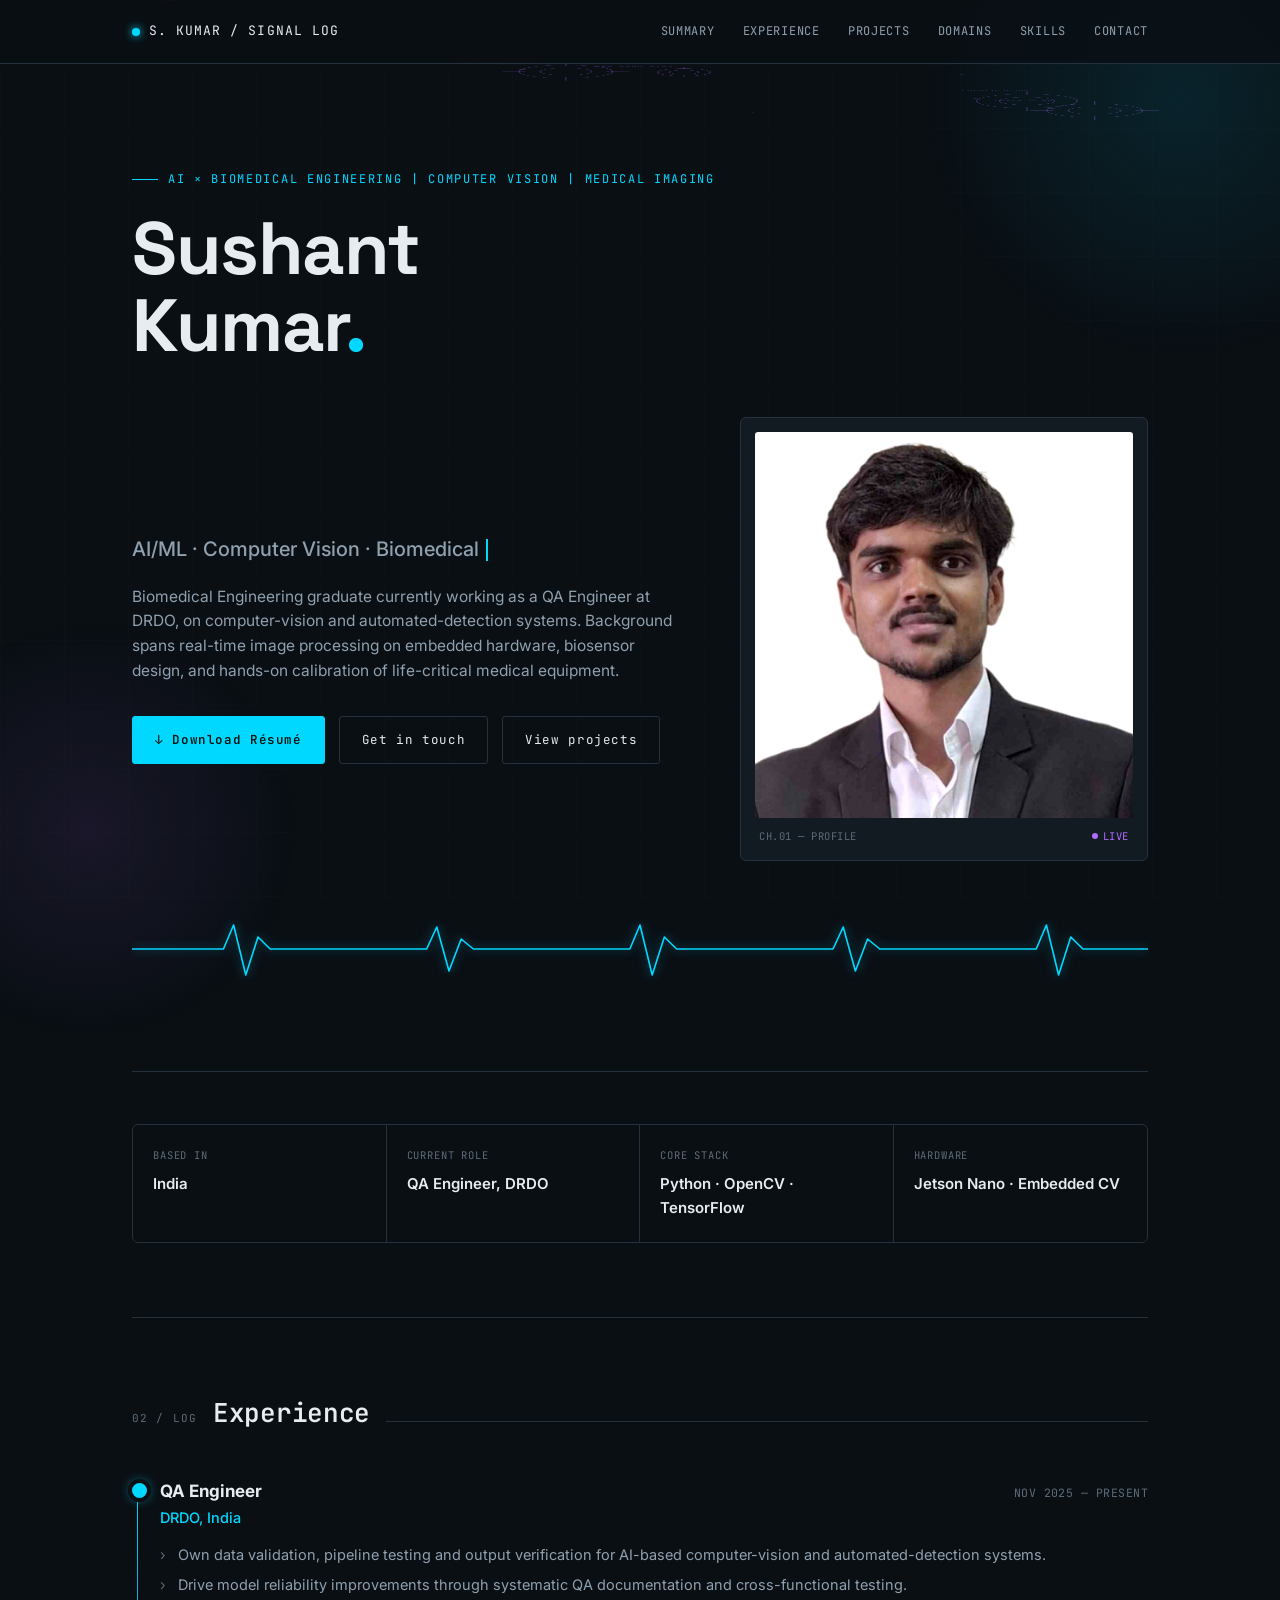
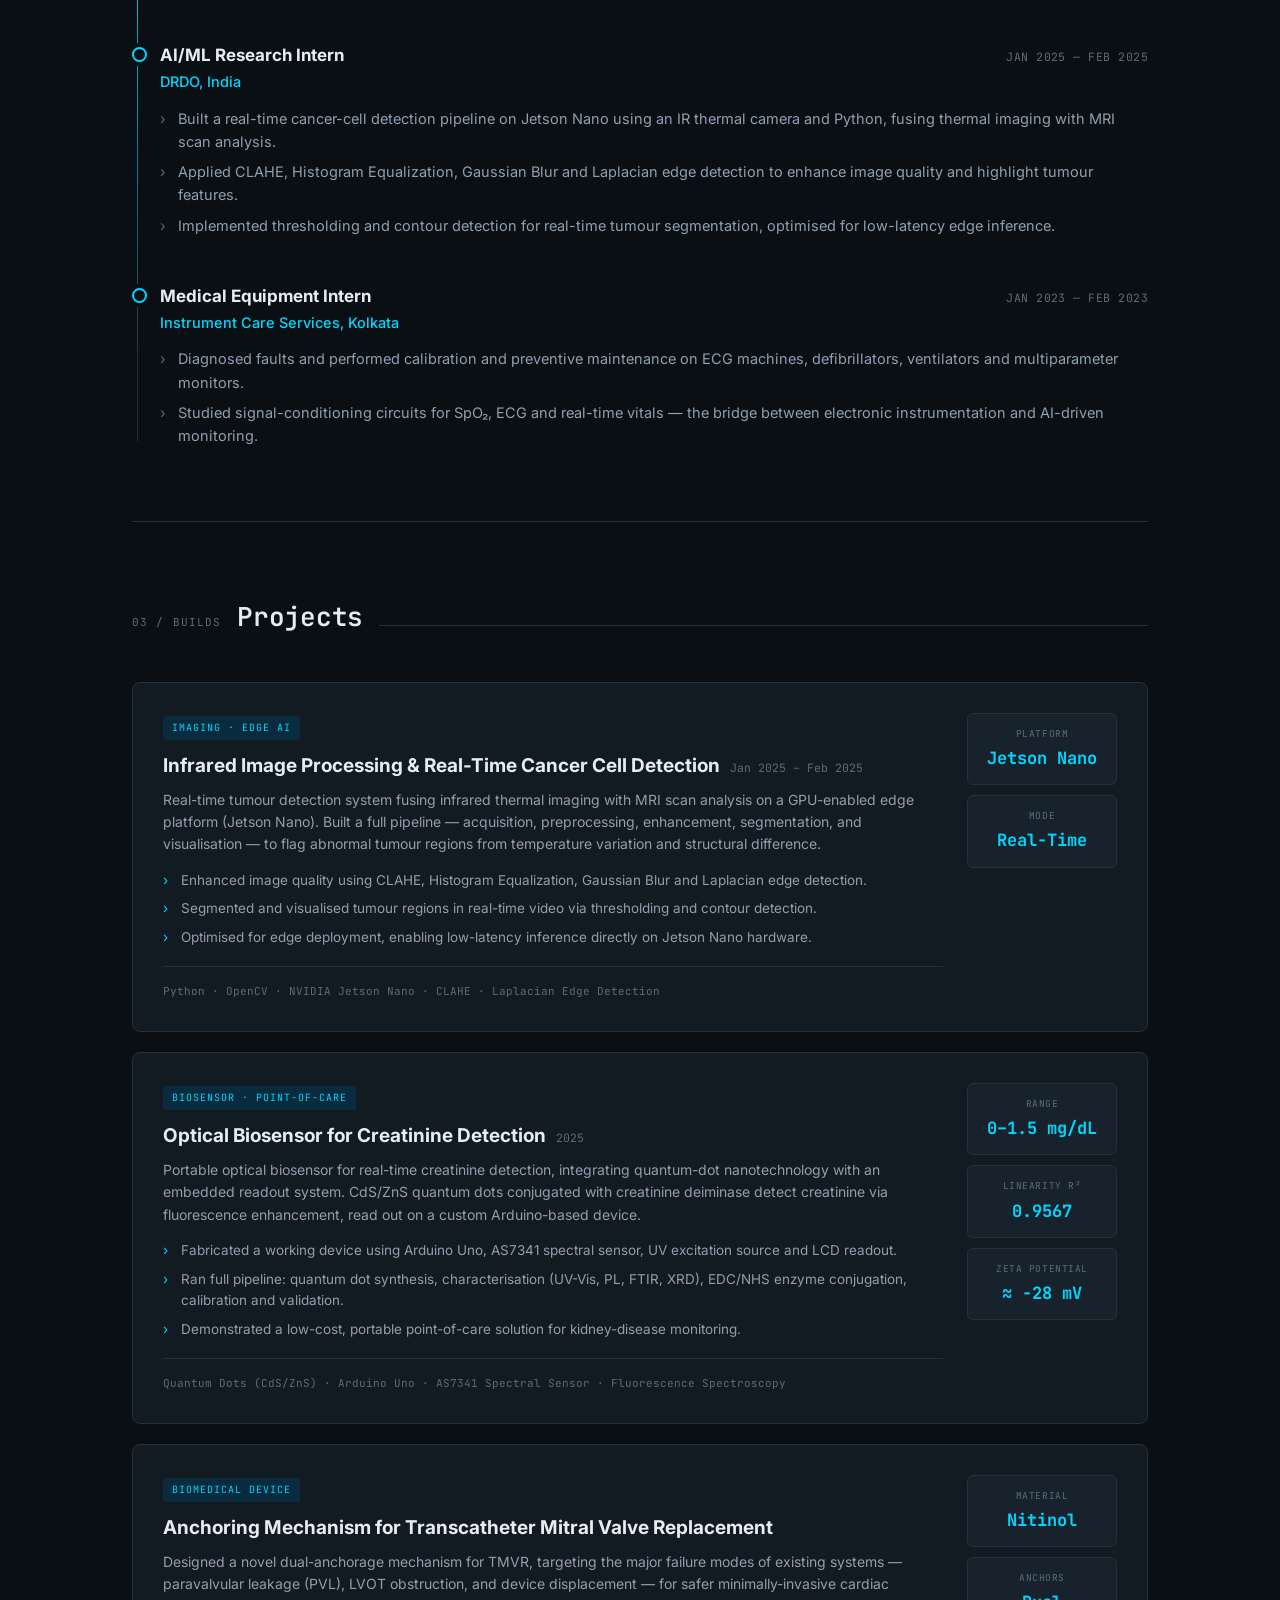
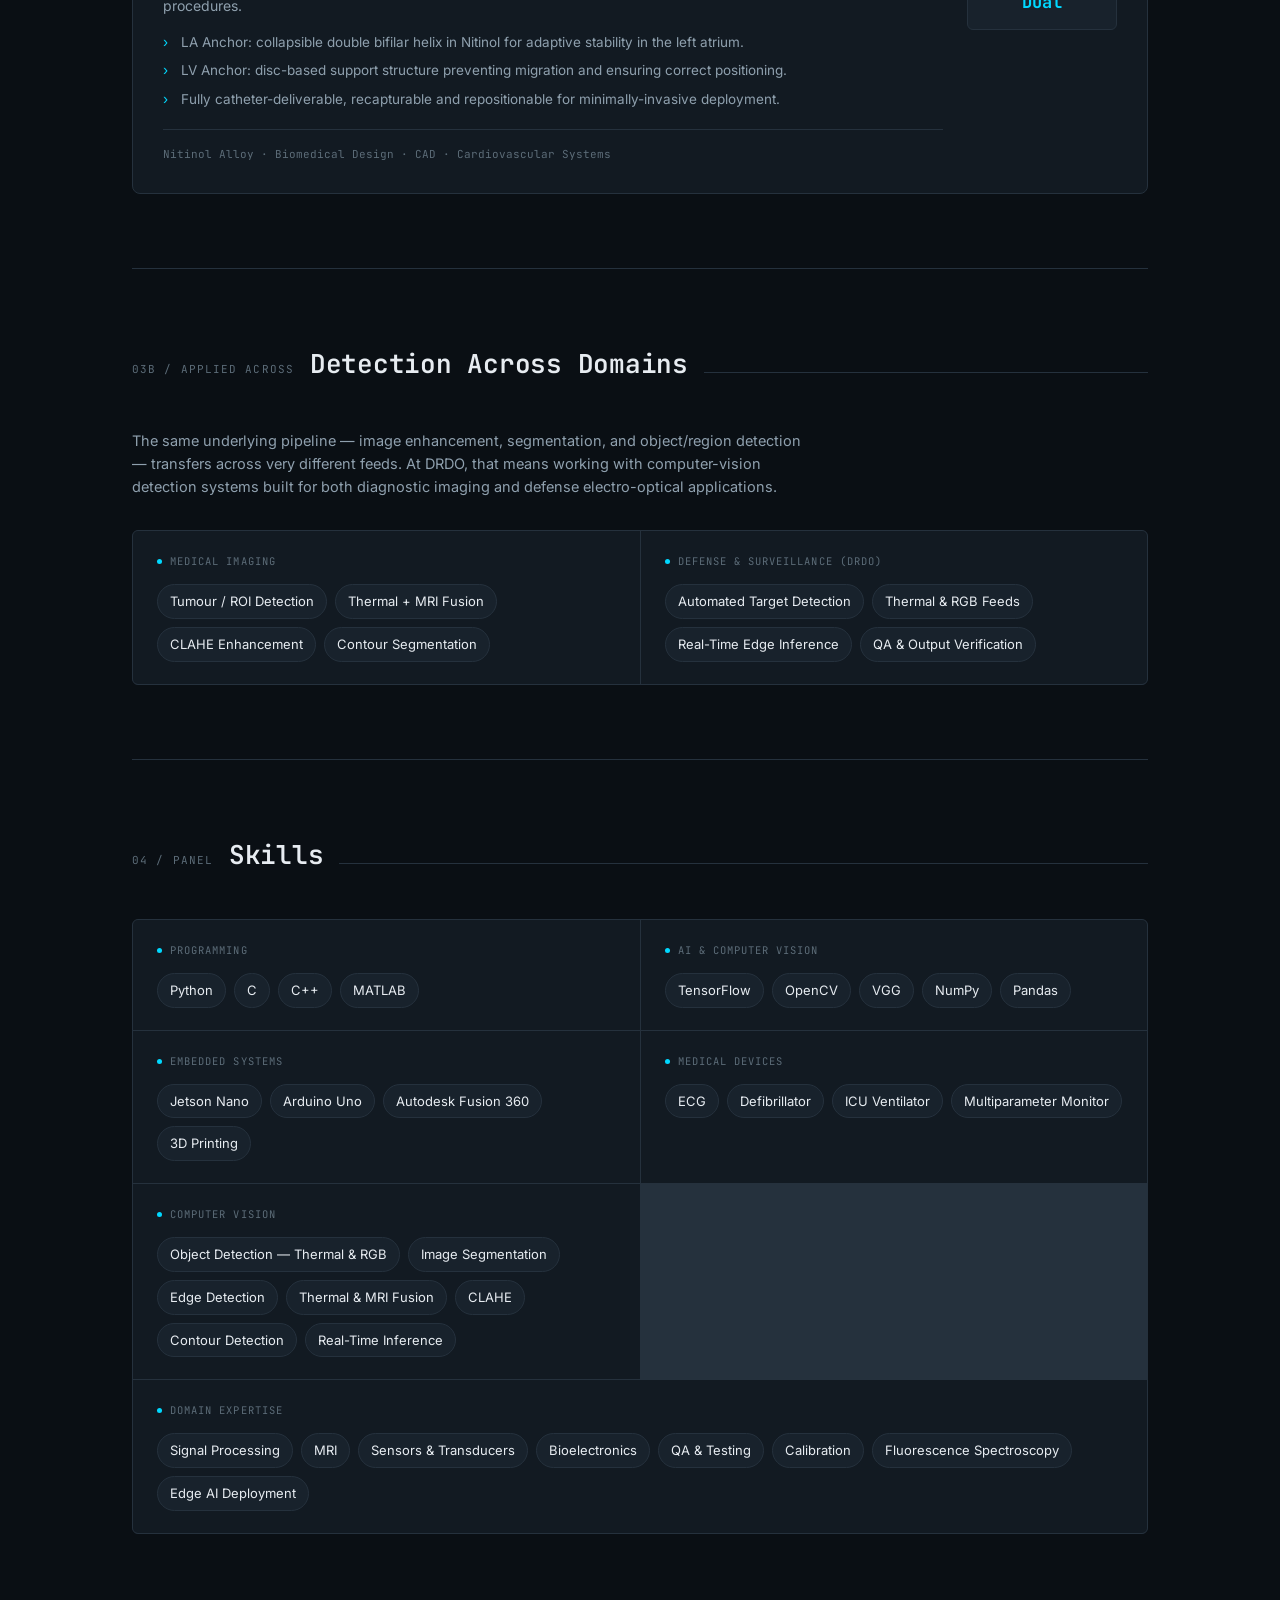
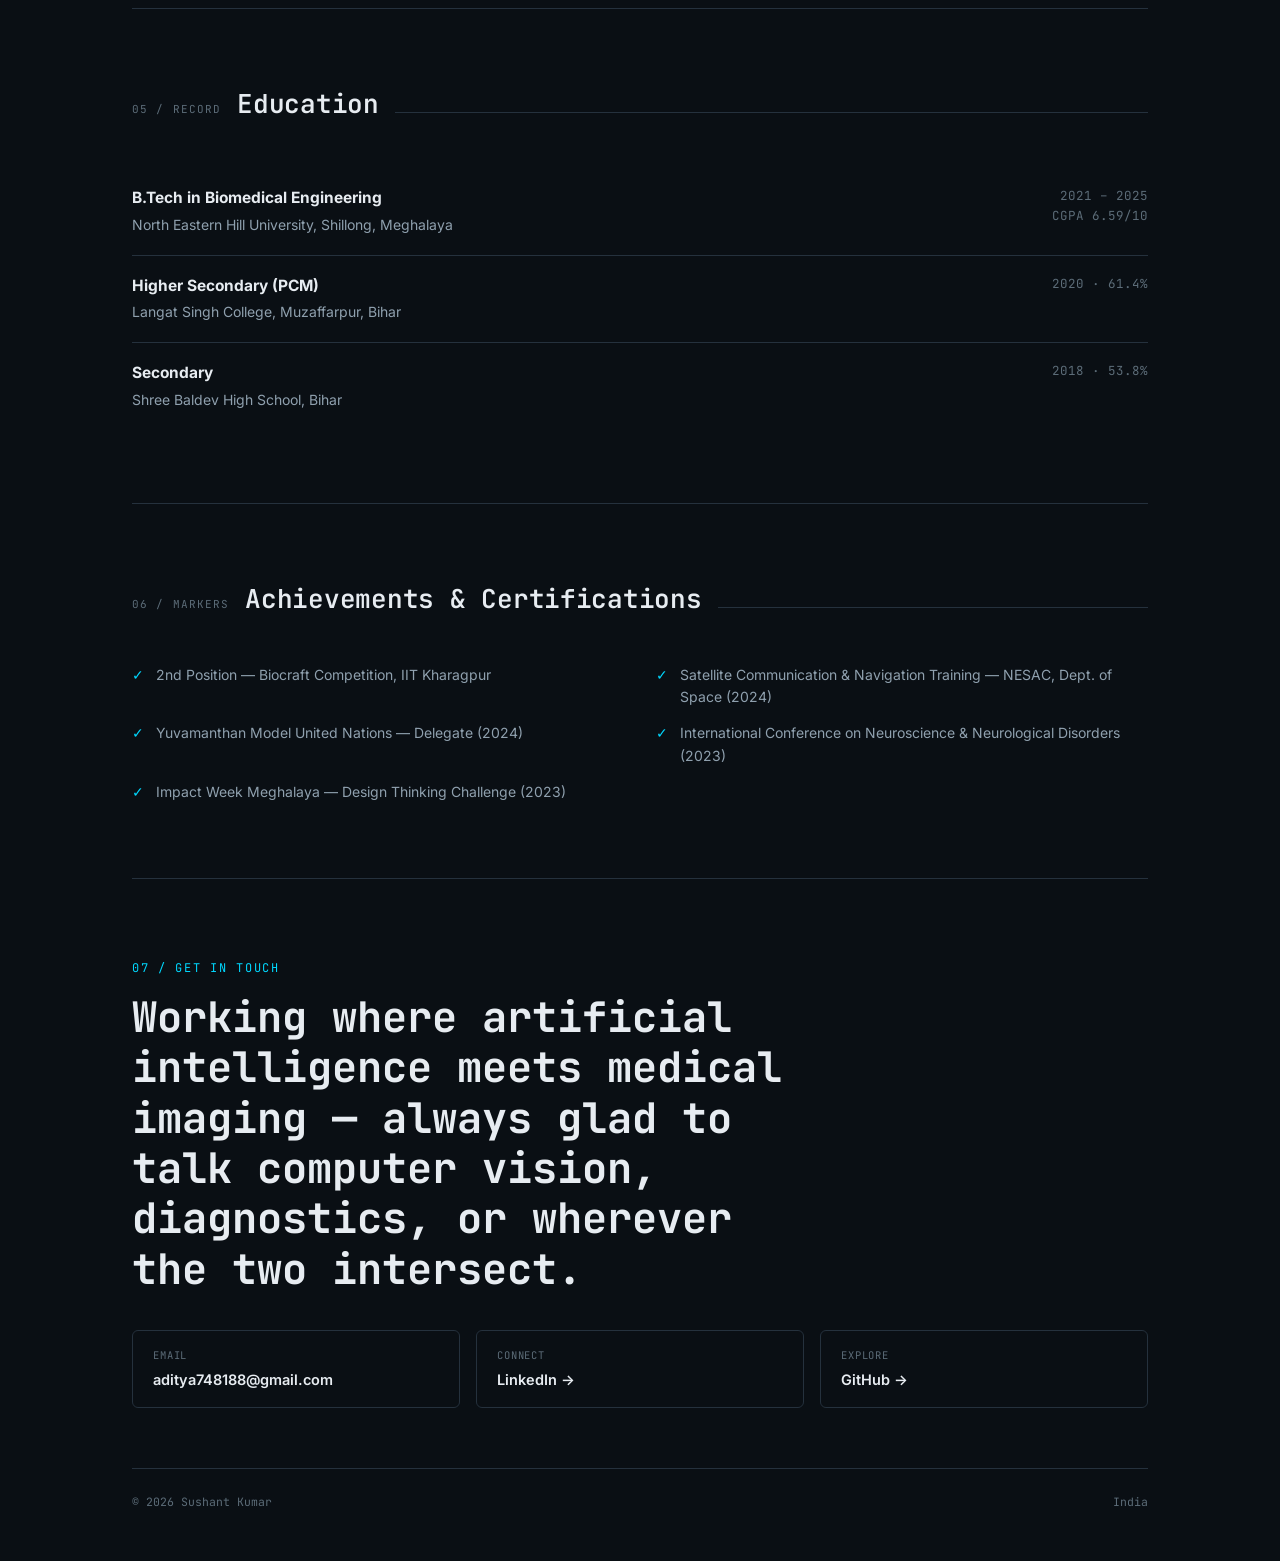
==== index.html @ 9cfb21f2 "Update index.html" ====
<!DOCTYPE html>
<html lang="en">
<head>
<meta charset="UTF-8">
<meta name="viewport" content="width=device-width, initial-scale=1.0">
<title>Sushant Kumar — Biomedical Engineer × AI / Computer Vision</title>
<link rel="preconnect" href="https://fonts.googleapis.com">
<link href="https://fonts.googleapis.com/css2?family=JetBrains+Mono:wght@400;500;600;700&family=Space+Grotesk:wght@500;600;700&family=Inter:wght@400;500;600;700;800&display=swap" rel="stylesheet">
<style>
  :root{
    --bg:#0a0f14;
    --bg-2:#0d141b;
    --surface:#121a22;
    --surface-2:#18222c;
    --line:#25313d;
    --text:#e7ecf1;
    --text-dim:#8fa0ae;
    --text-faint:#5c6c78;
    --signal:#00d8ff;
    --signal-dim:#0a2a3d;
    --alert:#b06bff;
    --mono:'JetBrains Mono', ui-monospace, monospace;
    --display:'Space Grotesk', var(--mono);
    --sans:'Inter', -apple-system, sans-serif;
  }
  *{margin:0;padding:0;box-sizing:border-box;}
  html{scroll-behavior:smooth;}
  body{
    background:var(--bg);
    color:var(--text);
    font-family:var(--sans);
    line-height:1.6;
    overflow-x:hidden;
  }
  a{color:inherit;text-decoration:none;}
  ::selection{background:var(--signal);color:#04140f;}

  body::before{
    content:'';
    position:fixed;inset:0;
    background-image:
      linear-gradient(var(--line) 1px, transparent 1px),
      linear-gradient(90deg, var(--line) 1px, transparent 1px);
    background-size:64px 64px;
    opacity:.08;
    pointer-events:none;
    z-index:0;
  }

  /* subtle roaming glow */
  .glow-orb{
    position:fixed;width:520px;height:520px;border-radius:50%;
    background:radial-gradient(circle, rgba(0,216,255,.10), transparent 70%);
    top:-160px;right:-160px;pointer-events:none;z-index:0;
    animation:drift 18s ease-in-out infinite;
  }
  .glow-orb-2{
    position:fixed;width:420px;height:420px;border-radius:50%;
    background:radial-gradient(circle, rgba(176,107,255,.09), transparent 70%);
    bottom:-140px;left:-120px;pointer-events:none;z-index:0;
    animation:drift2 22s ease-in-out infinite;
  }
  @keyframes drift{
    0%,100%{transform:translate(0,0);}
    50%{transform:translate(-60px,80px);}
  }
  @keyframes drift2{
    0%,100%{transform:translate(0,0);}
    50%{transform:translate(50px,-70px);}
  }
  #netCanvas{
    position:fixed;inset:0;width:100%;height:100%;
    pointer-events:none;z-index:0;opacity:.55;
  }

  .wrap{max-width:1080px;margin:0 auto;padding:0 32px;}

  /* progress bar */
  .progress-bar{
    position:fixed;top:0;left:0;height:2px;background:var(--signal);
    box-shadow:0 0 8px var(--signal);z-index:200;width:0%;
    transition:width .1s linear;
  }

  /* ---------- NAV ---------- */
  header.nav{
    position:fixed;top:0;left:0;right:0;
    z-index:100;
    background:rgba(10,15,20,.82);
    backdrop-filter:blur(10px);
    border-bottom:1px solid var(--line);
  }
  .nav-inner{
    max-width:1080px;margin:0 auto;padding:18px 32px;
    display:flex;align-items:center;justify-content:space-between;
  }
  .nav-id{
    font-family:var(--mono);font-size:13px;letter-spacing:.08em;
    color:var(--text);display:flex;align-items:center;gap:9px;
  }
  .nav-id .dot{
    width:8px;height:8px;border-radius:50%;background:var(--signal);
    box-shadow:0 0 8px var(--signal);
    animation:pulse-dot 2.2s ease-in-out infinite;
  }
  @keyframes pulse-dot{0%,100%{opacity:1}50%{opacity:.35}}
  nav.links{display:flex;gap:28px;font-family:var(--mono);font-size:12px;letter-spacing:.06em;}
  nav.links a{color:var(--text-dim);transition:color .2s;position:relative;padding:4px 0;}
  nav.links a::after{
    content:'';position:absolute;left:0;bottom:0;width:0;height:1px;background:var(--signal);
    transition:width .25s;
  }
  nav.links a:hover{color:var(--signal);}
  nav.links a:hover::after{width:100%;}
  nav.links a:focus-visible{outline:2px solid var(--signal);outline-offset:4px;}
  @media (max-width:720px){ nav.links{display:none;} }

  /* ---------- SCROLL REVEAL ---------- */
  .reveal{opacity:0;transform:translateY(24px);transition:opacity .7s ease, transform .7s ease;}
  .reveal.in{opacity:1;transform:translateY(0);}
  .reveal-stagger > *{opacity:0;transform:translateY(20px);transition:opacity .6s ease, transform .6s ease;}
  .reveal-stagger.in > *{opacity:1;transform:translateY(0);}
  .reveal-stagger.in > *:nth-child(1){transition-delay:.05s;}
  .reveal-stagger.in > *:nth-child(2){transition-delay:.15s;}
  .reveal-stagger.in > *:nth-child(3){transition-delay:.25s;}
  .reveal-stagger.in > *:nth-child(4){transition-delay:.35s;}

  /* ---------- HERO ---------- */
  .hero{
    position:relative;z-index:1;
    padding:170px 0 90px;
    border-bottom:1px solid var(--line);
  }
  .lead-label{
    font-family:var(--mono);font-size:12px;letter-spacing:.14em;
    color:var(--signal);text-transform:uppercase;
    display:flex;align-items:center;gap:10px;margin-bottom:22px;
  }
  .lead-label::before{content:'';width:26px;height:1px;background:var(--signal);}
  .hero h1{
    font-family:var(--display);
    font-size:clamp(38px,6.2vw,74px);
    font-weight:700;
    letter-spacing:-.02em;
    line-height:1.04;
    color:var(--text);
  }
  .hero h1 span{color:var(--signal);}
  .type-role{
    margin-top:18px;font-size:clamp(16px,2vw,20px);
    color:var(--text-dim);font-weight:500;max-width:640px;
    min-height:1.6em;
  }
  .type-role .cursor{
    display:inline-block;width:2px;height:1.1em;background:var(--signal);
    margin-left:2px;vertical-align:text-bottom;
    animation:blink 1s step-end infinite;
  }
  @keyframes blink{0%,100%{opacity:1}50%{opacity:0}}
  .hero-grid{
    display:grid;grid-template-columns:1.15fr .85fr;gap:56px;
    align-items:center;margin-top:52px;
  }
  @media (max-width:860px){ .hero-grid{grid-template-columns:1fr;} }

  .hero-summary{color:var(--text-dim);font-size:15.5px;max-width:560px;}
  .hero-cta{display:flex;gap:14px;margin-top:32px;flex-wrap:wrap;}
  .btn{
    font-family:var(--mono);font-size:12.5px;letter-spacing:.05em;
    padding:13px 22px;border-radius:3px;border:1px solid var(--line);
    display:inline-flex;align-items:center;gap:8px;transition:all .2s;
  }
  .btn-primary{background:var(--signal);color:#03150f;border-color:var(--signal);font-weight:600;}
  .btn-primary:hover{background:#4de8ff;transform:translateY(-2px);box-shadow:0 6px 20px rgba(0,216,255,.25);}
  .btn-ghost{color:var(--text);}
  .btn-ghost:hover{border-color:var(--signal);color:var(--signal);transform:translateY(-2px);}

  .photo-module{
    position:relative;
    border:1px solid var(--line);
    background:var(--surface);
    border-radius:6px;
    padding:14px;
    transition:transform .3s ease, border-color .3s ease;
  }
  .photo-module:hover{transform:translateY(-4px);border-color:var(--signal);}
  .photo-frame{
    position:relative;overflow:hidden;border-radius:3px;
    aspect-ratio:1/1.02;
    background:#000;
  }
  .photo-frame img{
    width:100%;height:100%;object-fit:cover;object-position:top center;
    filter:grayscale(.15) contrast(1.05);
    display:block;
  }
  .scan-sweep{
    position:absolute;left:0;right:0;height:26%;
    background:linear-gradient(180deg, transparent, rgba(0,216,255,.18), transparent);
    animation:sweep 4.5s linear infinite;
    pointer-events:none;
  }
  @keyframes sweep{0%{top:-30%}100%{top:100%}}
  .photo-meta{
    display:flex;justify-content:space-between;
    font-family:var(--mono);font-size:10.5px;color:var(--text-faint);
    padding:10px 4px 2px;letter-spacing:.05em;
  }
  .photo-meta .rec{color:var(--alert);display:flex;align-items:center;gap:5px;}
  .photo-meta .rec::before{content:'';width:6px;height:6px;border-radius:50%;background:var(--alert);animation:pulse-dot 1.4s ease-in-out infinite;}

  .waveform{width:100%;height:64px;display:block;margin-top:56px;}
  .waveform path{
    fill:none;stroke:var(--signal);stroke-width:1.6;
    stroke-linejoin:round;stroke-linecap:round;
    filter:drop-shadow(0 0 5px rgba(0,216,255,.5));
    stroke-dasharray:2000;
    stroke-dashoffset:2000;
    animation:draw-line 2.6s ease-out forwards .3s;
  }
  @keyframes draw-line{to{stroke-dashoffset:0;}}

  /* ---------- SECTION SCAFFOLDING ---------- */
  section{position:relative;z-index:1;padding:74px 0;border-bottom:1px solid var(--line);}
  .sec-head{display:flex;align-items:baseline;gap:16px;margin-bottom:44px;}
  .sec-tag{
    font-family:var(--mono);font-size:11px;color:var(--text-faint);
    letter-spacing:.1em;white-space:nowrap;
  }
  .sec-head h2{
    font-family:var(--mono);font-size:26px;font-weight:600;color:var(--text);
    letter-spacing:-.01em;
  }
  .sec-head::after{
    content:'';flex:1;height:1px;background:var(--line);
  }

  /* ---------- QUICK FACTS STRIP ---------- */
  .facts{
    display:grid;grid-template-columns:repeat(4,1fr);
    border:1px solid var(--line);border-radius:6px;overflow:hidden;
  }
  .fact{padding:22px 20px;border-right:1px solid var(--line);transition:background .25s;}
  .fact:hover{background:var(--surface);}
  .fact:last-child{border-right:none;}
  .fact .k{font-family:var(--mono);font-size:10.5px;color:var(--text-faint);letter-spacing:.08em;text-transform:uppercase;}
  .fact .v{font-size:15px;color:var(--text);margin-top:8px;font-weight:600;}
  @media (max-width:720px){
    .facts{grid-template-columns:repeat(2,1fr);}
    .fact{border-bottom:1px solid var(--line);}
  }

  /* ---------- TIMELINE (experience) ---------- */
  .timeline{position:relative;padding-left:28px;}
  .timeline::before{
    content:'';position:absolute;left:5px;top:6px;bottom:6px;width:1px;
    background:linear-gradient(var(--signal), var(--line) 85%);
  }
  .tl-item{position:relative;padding-bottom:46px;}
  .tl-item:last-child{padding-bottom:0;}
  .tl-item::before{
    content:'';position:absolute;left:-28px;top:5px;
    width:11px;height:11px;border-radius:50%;
    background:var(--bg);border:2px solid var(--signal);
    box-shadow:0 0 0 4px var(--bg);
  }
  .tl-item.current::before{background:var(--signal);box-shadow:0 0 0 4px var(--bg), 0 0 12px var(--signal);}
  .tl-top{display:flex;justify-content:space-between;flex-wrap:wrap;gap:8px;align-items:baseline;}
  .tl-role{font-size:17px;font-weight:700;color:var(--text);}
  .tl-org{color:var(--signal);font-weight:500;font-size:14.5px;}
  .tl-date{font-family:var(--mono);font-size:11.5px;color:var(--text-faint);letter-spacing:.04em;white-space:nowrap;}
  .tl-item ul{margin-top:12px;padding-left:0;list-style:none;}
  .tl-item li{
    color:var(--text-dim);font-size:14.5px;padding-left:18px;position:relative;margin-top:7px;
  }
  .tl-item li::before{content:'›';position:absolute;left:0;color:var(--text-faint);}

  /* ---------- PROJECTS ---------- */
  .proj-list{display:flex;flex-direction:column;gap:20px;}
  .proj-card{
    background:var(--surface);border:1px solid var(--line);border-radius:8px;
    padding:30px 30px;transition:border-color .25s, transform .25s, box-shadow .25s;
    display:grid;grid-template-columns:1fr auto;gap:24px;align-items:start;
  }
  .proj-card:hover{border-color:var(--signal);transform:translateY(-3px);box-shadow:0 12px 30px rgba(0,0,0,.35);}
  @media (max-width:780px){ .proj-card{grid-template-columns:1fr;} }
  .proj-tag{
    font-family:var(--mono);font-size:10px;letter-spacing:.1em;color:var(--signal);
    background:var(--signal-dim);display:inline-block;padding:4px 9px;border-radius:3px;
    width:fit-content;text-transform:uppercase;margin-bottom:14px;
  }
  .proj-card h3{font-size:19px;color:var(--text);line-height:1.3;font-weight:700;margin-bottom:10px;}
  .proj-card .proj-date{font-family:var(--mono);font-size:11.5px;color:var(--text-faint);margin-left:10px;font-weight:400;}
  .proj-card p{font-size:14px;color:var(--text-dim);}
  .proj-highlights{margin-top:14px;padding-left:0;list-style:none;}
  .proj-highlights li{
    color:var(--text-dim);font-size:13.5px;padding-left:18px;position:relative;margin-top:7px;
  }
  .proj-highlights li::before{content:'›';position:absolute;left:0;color:var(--signal);}
  .proj-stack{
    font-family:var(--mono);font-size:11px;color:var(--text-faint);
    padding-top:16px;border-top:1px solid var(--line);margin-top:18px;
  }
  .proj-readouts{
    display:flex;flex-direction:column;gap:10px;min-width:150px;
  }
  .readout{
    background:var(--surface-2);border:1px solid var(--line);border-radius:6px;
    padding:12px 14px;text-align:center;
  }
  .readout .rk{font-family:var(--mono);font-size:9.5px;color:var(--text-faint);letter-spacing:.06em;text-transform:uppercase;}
  .readout .rv{font-family:var(--mono);font-size:17px;color:var(--signal);font-weight:700;margin-top:4px;}
  @media (max-width:780px){ .proj-readouts{flex-direction:row;flex-wrap:wrap;} .readout{flex:1;min-width:120px;} }

  /* ---------- SKILLS (instrument channels) ---------- */
  .channels{display:grid;grid-template-columns:repeat(2,1fr);gap:1px;background:var(--line);border:1px solid var(--line);border-radius:6px;overflow:hidden;}
  @media (max-width:720px){.channels{grid-template-columns:1fr;}}
  .channel{background:var(--surface);padding:22px 24px;transition:background .25s;}
  .channel:hover{background:var(--surface-2);}
  .channel .ch-label{
    font-family:var(--mono);font-size:10.5px;color:var(--text-faint);
    letter-spacing:.1em;text-transform:uppercase;display:flex;align-items:center;gap:8px;
  }
  .channel .ch-label::before{content:'';width:5px;height:5px;background:var(--signal);border-radius:50%;}
  .chips{display:flex;flex-wrap:wrap;gap:8px;margin-top:14px;}
  .chip{
    font-size:13px;color:var(--text);background:var(--surface-2);
    border:1px solid var(--line);padding:6px 12px;border-radius:20px;
    transition:border-color .2s, color .2s;
  }
  .chip:hover{border-color:var(--signal);color:var(--signal);}

  /* ---------- EDUCATION ---------- */
  .edu-item{
    display:flex;justify-content:space-between;gap:20px;flex-wrap:wrap;
    padding:18px 0;border-bottom:1px solid var(--line);
  }
  .edu-item:last-child{border-bottom:none;}
  .edu-item .e-name{font-weight:700;font-size:15.5px;color:var(--text);}
  .edu-item .e-org{color:var(--text-dim);font-size:14px;margin-top:3px;}
  .edu-item .e-meta{font-family:var(--mono);font-size:12.5px;color:var(--text-faint);text-align:right;white-space:nowrap;}

  /* ---------- ACHIEVEMENTS ---------- */
  .ach-list{display:grid;grid-template-columns:1fr 1fr;gap:14px 32px;}
  @media (max-width:720px){.ach-list{grid-template-columns:1fr;}}
  .ach-list li{
    list-style:none;display:flex;gap:12px;color:var(--text-dim);font-size:14px;
  }
  .ach-list li::before{content:'✓';color:var(--signal);font-family:var(--mono);flex-shrink:0;}

  /* ---------- CONTACT / FOOTER ---------- */
  footer{padding:80px 0 50px;position:relative;z-index:1;}
  .contact-head{font-family:var(--mono);font-size:12px;color:var(--signal);letter-spacing:.14em;text-transform:uppercase;}
  footer h2{
    font-family:var(--mono);font-size:clamp(28px,4vw,42px);margin-top:14px;
    max-width:680px;line-height:1.2;color:var(--text);
  }
  .contact-links{display:flex;gap:16px;flex-wrap:wrap;margin-top:36px;}
  .clink{
    border:1px solid var(--line);border-radius:6px;padding:16px 20px;
    display:flex;flex-direction:column;gap:4px;min-width:200px;flex:1;
    transition:border-color .2s, transform .2s;
  }
  .clink:hover{border-color:var(--signal);transform:translateY(-3px);}
  .clink .k{font-family:var(--mono);font-size:10.5px;color:var(--text-faint);letter-spacing:.08em;text-transform:uppercase;}
  .clink .v{font-size:14.5px;color:var(--text);font-weight:600;}
  .foot-bar{
    margin-top:60px;padding-top:24px;border-top:1px solid var(--line);
    display:flex;justify-content:space-between;flex-wrap:wrap;gap:10px;
    font-family:var(--mono);font-size:11.5px;color:var(--text-faint);
  }

  @media (prefers-reduced-motion:reduce){
    .scan-sweep, .nav-id .dot, .glow-orb, .type-role .cursor, .photo-meta .rec::before{animation:none;}
    .waveform path{stroke-dashoffset:0;animation:none;}
    .reveal, .reveal-stagger > *{opacity:1;transform:none;transition:none;}
    html{scroll-behavior:auto;}
  }
</style>
</head>
<body>

<div class="progress-bar" id="progressBar"></div>
<canvas id="netCanvas"></canvas>
<div class="glow-orb"></div>
<div class="glow-orb-2"></div>

<header class="nav">
  <div class="nav-inner">
    <div class="nav-id"><span class="dot"></span>S. KUMAR / SIGNAL LOG</div>
    <nav class="links">
      <a href="#about">SUMMARY</a>
      <a href="#experience">EXPERIENCE</a>
      <a href="#projects">PROJECTS</a>
      <a href="#domains">DOMAINS</a>
      <a href="#skills">SKILLS</a>
      <a href="#contact">CONTACT</a>
    </nav>
  </div>
</header>

<div class="wrap">

  <section class="hero" id="about">
    <div class="lead-label">AI × Biomedical Engineering | Computer Vision | Medical Imaging</div>
    <h1>Sushant<br>Kumar<span>.</span></h1>
    <div class="hero-grid">
      <div>
        <p class="type-role" id="typeRole"><span class="cursor"></span></p>
        <p class="hero-summary" style="margin-top:20px;">Biomedical Engineering graduate currently working as a QA Engineer at DRDO, on computer-vision and automated-detection systems. Background spans real-time image processing on embedded hardware, biosensor design, and hands-on calibration of life-critical medical equipment.</p>
        <div class="hero-cta">
          <a href="Sushant_Kumar_Resume.pdf" class="btn btn-primary" download>↓ Download Résumé</a>
          <a href="#contact" class="btn btn-ghost">Get in touch</a>
          <a href="#projects" class="btn btn-ghost">View projects</a>
        </div>
      </div>
      <div class="photo-module">
        <div class="photo-frame">
          <img src="sushant.jpg" alt="Sushant Kumar">
          <div class="scan-sweep"></div>
        </div>
        <div class="photo-meta">
          <span>CH.01 — PROFILE</span>
          <span class="rec">LIVE</span>
        </div>
      </div>
    </div>

    <svg class="waveform" viewBox="0 0 1000 64" preserveAspectRatio="none">
      <path d="M0,32 L60,32 L90,32 L100,8 L112,58 L124,20 L136,32 L200,32 L260,32 L290,32 L300,10 L312,54 L324,22 L336,32 L400,32 L460,32 L490,32 L500,8 L512,58 L524,20 L536,32 L600,32 L660,32 L690,32 L700,10 L712,54 L724,22 L736,32 L800,32 L860,32 L890,32 L900,8 L912,58 L924,20 L936,32 L1000,32"/>
    </svg>
  </section>

  <section id="quickfacts" style="padding-top:52px;">
    <div class="facts reveal-stagger">
      <div class="fact"><div class="k">Based in</div><div class="v">India</div></div>
      <div class="fact"><div class="k">Current Role</div><div class="v">QA Engineer, DRDO</div></div>
      <div class="fact"><div class="k">Core Stack</div><div class="v">Python · OpenCV · TensorFlow</div></div>
      <div class="fact"><div class="k">Hardware</div><div class="v">Jetson Nano · Embedded CV</div></div>
    </div>
  </section>

  <section id="experience">
    <div class="sec-head reveal"><span class="sec-tag">02 / LOG</span><h2>Experience</h2></div>
    <div class="timeline reveal">
      <div class="tl-item current">
        <div class="tl-top">
          <div><span class="tl-role">QA Engineer</span><br><span class="tl-org">DRDO, India</span></div>
          <div class="tl-date">NOV 2025 — PRESENT</div>
        </div>
        <ul>
          <li>Own data validation, pipeline testing and output verification for AI-based computer-vision and automated-detection systems.</li>
          <li>Drive model reliability improvements through systematic QA documentation and cross-functional testing.</li>
        </ul>
      </div>
      <div class="tl-item">
        <div class="tl-top">
          <div><span class="tl-role">AI/ML Research Intern</span><br><span class="tl-org">DRDO, India</span></div>
          <div class="tl-date">JAN 2025 — FEB 2025</div>
        </div>
        <ul>
          <li>Built a real-time cancer-cell detection pipeline on Jetson Nano using an IR thermal camera and Python, fusing thermal imaging with MRI scan analysis.</li>
          <li>Applied CLAHE, Histogram Equalization, Gaussian Blur and Laplacian edge detection to enhance image quality and highlight tumour features.</li>
          <li>Implemented thresholding and contour detection for real-time tumour segmentation, optimised for low-latency edge inference.</li>
        </ul>
      </div>
      <div class="tl-item">
        <div class="tl-top">
          <div><span class="tl-role">Medical Equipment Intern</span><br><span class="tl-org">Instrument Care Services, Kolkata</span></div>
          <div class="tl-date">JAN 2023 — FEB 2023</div>
        </div>
        <ul>
          <li>Diagnosed faults and performed calibration and preventive maintenance on ECG machines, defibrillators, ventilators and multiparameter monitors.</li>
          <li>Studied signal-conditioning circuits for SpO₂, ECG and real-time vitals — the bridge between electronic instrumentation and AI-driven monitoring.</li>
        </ul>
      </div>
    </div>
  </section>

  <section id="projects">
    <div class="sec-head reveal"><span class="sec-tag">03 / BUILDS</span><h2>Projects</h2></div>
    <div class="proj-list">

      <div class="proj-card reveal">
        <div>
          <span class="proj-tag">Imaging · Edge AI</span>
          <h3>Infrared Image Processing &amp; Real-Time Cancer Cell Detection<span class="proj-date">Jan 2025 – Feb 2025</span></h3>
          <p>Real-time tumour detection system fusing infrared thermal imaging with MRI scan analysis on a GPU-enabled edge platform (Jetson Nano). Built a full pipeline — acquisition, preprocessing, enhancement, segmentation, and visualisation — to flag abnormal tumour regions from temperature variation and structural difference.</p>
          <ul class="proj-highlights">
            <li>Enhanced image quality using CLAHE, Histogram Equalization, Gaussian Blur and Laplacian edge detection.</li>
            <li>Segmented and visualised tumour regions in real-time video via thresholding and contour detection.</li>
            <li>Optimised for edge deployment, enabling low-latency inference directly on Jetson Nano hardware.</li>
          </ul>
          <div class="proj-stack">Python · OpenCV · NVIDIA Jetson Nano · CLAHE · Laplacian Edge Detection</div>
        </div>
        <div class="proj-readouts">
          <div class="readout"><div class="rk">Platform</div><div class="rv">Jetson Nano</div></div>
          <div class="readout"><div class="rk">Mode</div><div class="rv">Real-Time</div></div>
        </div>
      </div>

      <div class="proj-card reveal">
        <div>
          <span class="proj-tag">Biosensor · Point-of-Care</span>
          <h3>Optical Biosensor for Creatinine Detection<span class="proj-date">2025</span></h3>
          <p>Portable optical biosensor for real-time creatinine detection, integrating quantum-dot nanotechnology with an embedded readout system. CdS/ZnS quantum dots conjugated with creatinine deiminase detect creatinine via fluorescence enhancement, read out on a custom Arduino-based device.</p>
          <ul class="proj-highlights">
            <li>Fabricated a working device using Arduino Uno, AS7341 spectral sensor, UV excitation source and LCD readout.</li>
            <li>Ran full pipeline: quantum dot synthesis, characterisation (UV-Vis, PL, FTIR, XRD), EDC/NHS enzyme conjugation, calibration and validation.</li>
            <li>Demonstrated a low-cost, portable point-of-care solution for kidney-disease monitoring.</li>
          </ul>
          <div class="proj-stack">Quantum Dots (CdS/ZnS) · Arduino Uno · AS7341 Spectral Sensor · Fluorescence Spectroscopy</div>
        </div>
        <div class="proj-readouts">
          <div class="readout"><div class="rk">Range</div><div class="rv">0–1.5 mg/dL</div></div>
          <div class="readout"><div class="rk">Linearity R²</div><div class="rv">0.9567</div></div>
          <div class="readout"><div class="rk">Zeta Potential</div><div class="rv">≈ −28 mV</div></div>
        </div>
      </div>

      <div class="proj-card reveal">
        <div>
          <span class="proj-tag">Biomedical Device</span>
          <h3>Anchoring Mechanism for Transcatheter Mitral Valve Replacement</h3>
          <p>Designed a novel dual-anchorage mechanism for TMVR, targeting the major failure modes of existing systems — paravalvular leakage (PVL), LVOT obstruction, and device displacement — for safer minimally-invasive cardiac procedures.</p>
          <ul class="proj-highlights">
            <li>LA Anchor: collapsible double bifilar helix in Nitinol for adaptive stability in the left atrium.</li>
            <li>LV Anchor: disc-based support structure preventing migration and ensuring correct positioning.</li>
            <li>Fully catheter-deliverable, recapturable and repositionable for minimally-invasive deployment.</li>
          </ul>
          <div class="proj-stack">Nitinol Alloy · Biomedical Design · CAD · Cardiovascular Systems</div>
        </div>
        <div class="proj-readouts">
          <div class="readout"><div class="rk">Material</div><div class="rv">Nitinol</div></div>
          <div class="readout"><div class="rk">Anchors</div><div class="rv">Dual</div></div>
        </div>
      </div>

    </div>
  </section>

  <section id="domains">
    <div class="sec-head reveal"><span class="sec-tag">03B / APPLIED ACROSS</span><h2>Detection Across Domains</h2></div>
    <p class="reveal" style="color:var(--text-dim);font-size:14.5px;max-width:680px;margin-bottom:32px;">The same underlying pipeline — image enhancement, segmentation, and object/region detection — transfers across very different feeds. At DRDO, that means working with computer-vision detection systems built for both diagnostic imaging and defense electro-optical applications.</p>
    <div class="channels reveal">
      <div class="channel">
        <div class="ch-label">Medical Imaging</div>
        <div class="chips"><span class="chip">Tumour / ROI Detection</span><span class="chip">Thermal + MRI Fusion</span><span class="chip">CLAHE Enhancement</span><span class="chip">Contour Segmentation</span></div>
      </div>
      <div class="channel">
        <div class="ch-label">Defense &amp; Surveillance (DRDO)</div>
        <div class="chips"><span class="chip">Automated Target Detection</span><span class="chip">Thermal &amp; RGB Feeds</span><span class="chip">Real-Time Edge Inference</span><span class="chip">QA &amp; Output Verification</span></div>
      </div>
    </div>
  </section>

  <section id="skills">
    <div class="sec-head reveal"><span class="sec-tag">04 / PANEL</span><h2>Skills</h2></div>
    <div class="channels reveal">
      <div class="channel">
        <div class="ch-label">Programming</div>
        <div class="chips"><span class="chip">Python</span><span class="chip">C</span><span class="chip">C++</span><span class="chip">MATLAB</span></div>
      </div>
      <div class="channel">
        <div class="ch-label">AI &amp; Computer Vision</div>
        <div class="chips"><span class="chip">TensorFlow</span><span class="chip">OpenCV</span><span class="chip">VGG</span><span class="chip">NumPy</span><span class="chip">Pandas</span></div>
      </div>
      <div class="channel">
        <div class="ch-label">Embedded Systems</div>
        <div class="chips"><span class="chip">Jetson Nano</span><span class="chip">Arduino Uno</span><span class="chip">Autodesk Fusion 360</span><span class="chip">3D Printing</span></div>
      </div>
      <div class="channel">
        <div class="ch-label">Medical Devices</div>
        <div class="chips"><span class="chip">ECG</span><span class="chip">Defibrillator</span><span class="chip">ICU Ventilator</span><span class="chip">Multiparameter Monitor</span></div>
      </div>
      <div class="channel">
        <div class="ch-label">Computer Vision</div>
        <div class="chips"><span class="chip">Object Detection — Thermal &amp; RGB</span><span class="chip">Image Segmentation</span><span class="chip">Edge Detection</span><span class="chip">Thermal &amp; MRI Fusion</span><span class="chip">CLAHE</span><span class="chip">Contour Detection</span><span class="chip">Real-Time Inference</span></div>
      </div>
      <div class="channel" style="grid-column:1/-1;">
        <div class="ch-label">Domain Expertise</div>
        <div class="chips"><span class="chip">Signal Processing</span><span class="chip">MRI</span><span class="chip">Sensors &amp; Transducers</span><span class="chip">Bioelectronics</span><span class="chip">QA &amp; Testing</span><span class="chip">Calibration</span><span class="chip">Fluorescence Spectroscopy</span><span class="chip">Edge AI Deployment</span></div>
      </div>
    </div>
  </section>

  <section id="education">
    <div class="sec-head reveal"><span class="sec-tag">05 / RECORD</span><h2>Education</h2></div>
    <div class="reveal">
      <div class="edu-item">
        <div><div class="e-name">B.Tech in Biomedical Engineering</div><div class="e-org">North Eastern Hill University, Shillong, Meghalaya</div></div>
        <div class="e-meta">2021 – 2025<br>CGPA 6.59/10</div>
      </div>
      <div class="edu-item">
        <div><div class="e-name">Higher Secondary (PCM)</div><div class="e-org">Langat Singh College, Muzaffarpur, Bihar</div></div>
        <div class="e-meta">2020 · 61.4%</div>
      </div>
      <div class="edu-item">
        <div><div class="e-name">Secondary</div><div class="e-org">Shree Baldev High School, Bihar</div></div>
        <div class="e-meta">2018 · 53.8%</div>
      </div>
    </div>
  </section>

  <section id="achievements">
    <div class="sec-head reveal"><span class="sec-tag">06 / MARKERS</span><h2>Achievements &amp; Certifications</h2></div>
    <ul class="ach-list reveal">
      <li>2nd Position — Biocraft Competition, IIT Kharagpur</li>
      <li>Satellite Communication &amp; Navigation Training — NESAC, Dept. of Space (2024)</li>
      <li>Yuvamanthan Model United Nations — Delegate (2024)</li>
      <li>International Conference on Neuroscience &amp; Neurological Disorders (2023)</li>
      <li>Impact Week Meghalaya — Design Thinking Challenge (2023)</li>
    </ul>
  </section>

  <footer id="contact">
    <div class="contact-head reveal">07 / Get in touch</div>
    <h2 class="reveal">Working where artificial intelligence meets medical imaging — always glad to talk computer vision, diagnostics, or wherever the two intersect.</h2>
    <div class="contact-links reveal-stagger">
      <a class="clink" href="mailto:aditya748188@gmail.com"><span class="k">Email</span><span class="v">aditya748188@gmail.com</span></a>
      <a class="clink" href="https://www.linkedin.com/in/sushant-kumar-287901246/" target="_blank" rel="noopener"><span class="k">Connect</span><span class="v">LinkedIn →</span></a>
      <a class="clink" href="https://github.com/sushant9663" target="_blank" rel="noopener"><span class="k">Explore</span><span class="v">GitHub →</span></a>
    </div>
    <div class="foot-bar">
      <span>© 2026 Sushant Kumar</span>
      <span>India</span>
    </div>
  </footer>

</div>

<script>
  // background AI / computer-vision detection-scan animation
  (function(){
    const canvas = document.getElementById('netCanvas');
    const ctx = canvas.getContext('2d');
    let w, h, boxes = [], particles = [];
    const reduceMotion = window.matchMedia('(prefers-reduced-motion: reduce)').matches;
    const medLabels = ['TISSUE 0.90', 'ROI 0.87', 'THERMAL 0.91', 'SCAN 0.95', 'FEATURE 0.91'];
    const defLabels = ['TARGET 0.93', 'TRACK 0.88', 'OBJ-LOCK 0.84', 'LOCKED 0.90'];

    function resize(){
      w = canvas.width = window.innerWidth;
      h = canvas.height = document.documentElement.scrollHeight;
    }
    function initParticles(){
      const count = Math.min(50, Math.floor((w*h)/55000));
      particles = Array.from({length:count}, () => ({
        x: Math.random()*w, y: Math.random()*h,
        vx: (Math.random()-0.5)*0.22, vy: (Math.random()-0.5)*0.22
      }));
    }
    function spawnBox(){
      const viewTop = window.scrollY - 100;
      const viewH = window.innerHeight + 200;
      const isDefense = Math.random() > 0.5;
      const bw = 90 + Math.random()*130;
      const bh = 60 + Math.random()*90;
      boxes.push({
        x: Math.random()*(w-bw),
        y: viewTop + Math.random()*viewH,
        w: bw, h: bh,
        life: 0,
        maxLife: 180 + Math.random()*90,
        type: isDefense ? 'defense' : 'medical',
        label: isDefense
          ? defLabels[Math.floor(Math.random()*defLabels.length)]
          : medLabels[Math.floor(Math.random()*medLabels.length)],
        hue: isDefense ? '176,107,255' : '0,216,255'
      });
    }
    // format 1 — medical: corner-bracket scan frame
    function drawCorner(x,y,w,h,len,alpha,hue){
      ctx.strokeStyle = `rgba(${hue},${alpha})`;
      ctx.lineWidth = 1.4;
      const corners = [
        [[x,y+len],[x,y],[x+len,y]],
        [[x+w-len,y],[x+w,y],[x+w,y+len]],
        [[x+w,y+h-len],[x+w,y+h],[x+w-len,y+h]],
        [[x+len,y+h],[x,y+h],[x,y+h-len]]
      ];
      corners.forEach(pts=>{
        ctx.beginPath();
        ctx.moveTo(pts[0][0],pts[0][1]);
        ctx.lineTo(pts[1][0],pts[1][1]);
        ctx.lineTo(pts[2][0],pts[2][1]);
        ctx.stroke();
      });
      // faint horizontal scan line sweeping inside the frame
      const sweepY = y + ((Date.now()/900) % 1) * h;
      ctx.strokeStyle = `rgba(${hue},${alpha*0.5})`;
      ctx.lineWidth = 1;
      ctx.beginPath(); ctx.moveTo(x+3, sweepY); ctx.lineTo(x+w-3, sweepY); ctx.stroke();
    }
    // format 2 — defense: circular target-lock reticle with crosshair
    function drawReticle(x,y,w,h,alpha,hue){
      const cx = x + w/2, cy = y + h/2;
      const r = Math.min(w,h)/2 * 0.8;
      ctx.strokeStyle = `rgba(${hue},${alpha})`;
      ctx.lineWidth = 1.3;
      ctx.beginPath(); ctx.arc(cx,cy,r,0,Math.PI*2); ctx.stroke();
      ctx.beginPath(); ctx.arc(cx,cy,r*0.55,0,Math.PI*2); ctx.stroke();
      // crosshair ticks
      const tick = r*0.35;
      ctx.beginPath();
      ctx.moveTo(cx-r-tick, cy); ctx.lineTo(cx-r+tick*0.4, cy);
      ctx.moveTo(cx+r-tick*0.4, cy); ctx.lineTo(cx+r+tick, cy);
      ctx.moveTo(cx, cy-r-tick); ctx.lineTo(cx, cy-r+tick*0.4);
      ctx.moveTo(cx, cy+r-tick*0.4); ctx.lineTo(cx, cy+r+tick);
      ctx.stroke();
      // slow rotating tick on the outer ring
      const ang = (Date.now()/1400) % (Math.PI*2);
      ctx.beginPath();
      ctx.moveTo(cx + Math.cos(ang)*r*0.85, cy + Math.sin(ang)*r*0.85);
      ctx.lineTo(cx + Math.cos(ang)*r*1.12, cy + Math.sin(ang)*r*1.12);
      ctx.stroke();
    }
    function step(){
      ctx.clearRect(0,0,w,h);
      const viewTop = window.scrollY - 200;
      const viewBottom = window.scrollY + window.innerHeight + 200;

      // drifting particles + connecting lines (neural net feel)
      particles.forEach(p=>{
        p.x += p.vx; p.y += p.vy;
        if(p.x<0||p.x>w) p.vx*=-1;
        if(p.y<0||p.y>h) p.vy*=-1;
      });
      for(let i=0;i<particles.length;i++){
        const a = particles[i];
        if(a.y<viewTop||a.y>viewBottom) continue;
        for(let j=i+1;j<particles.length;j++){
          const b = particles[j];
          const dx=a.x-b.x, dy=a.y-b.y;
          const dist=Math.sqrt(dx*dx+dy*dy);
          if(dist<120){
            ctx.strokeStyle = `rgba(0,216,255,${(1-dist/120)*0.10})`;
            ctx.lineWidth=1;
            ctx.beginPath(); ctx.moveTo(a.x,a.y); ctx.lineTo(b.x,b.y); ctx.stroke();
          }
        }
        ctx.fillStyle='rgba(0,216,255,0.35)';
        ctx.beginPath(); ctx.arc(a.x,a.y,1.4,0,Math.PI*2); ctx.fill();
      }

      // detection overlays: fade in, hold, fade out — two visual formats
      boxes.forEach(b=>{
        b.life++;
        let alpha;
        const fadeIn = 25, fadeOut = 40;
        if(b.life < fadeIn) alpha = (b.life/fadeIn) * 0.55;
        else if(b.life > b.maxLife - fadeOut) alpha = ((b.maxLife-b.life)/fadeOut) * 0.55;
        else alpha = 0.55;
        alpha = Math.max(0, alpha);
        if(b.y+b.h < viewTop || b.y > viewBottom) return;

        if(b.type === 'medical'){
          drawCorner(b.x, b.y, b.w, b.h, 14, alpha, b.hue);
        } else {
          drawReticle(b.x, b.y, b.w, b.h, alpha, b.hue);
        }
        if(alpha > 0.25){
          ctx.font = "10px 'JetBrains Mono', monospace";
          ctx.fillStyle = `rgba(${b.hue},${alpha})`;
          ctx.fillText(b.label, b.x, b.y - 6);
        }
      });
      boxes = boxes.filter(b => b.life < b.maxLife);
      if(boxes.length < 6 && Math.random() < 0.02) spawnBox();

      if(!reduceMotion) requestAnimationFrame(step);
    }

    resize(); initParticles();
    for(let i=0;i<3;i++) spawnBox();
    if(!reduceMotion){ requestAnimationFrame(step); }
    else { step(); }
    window.addEventListener('resize', ()=>{ resize(); initParticles(); });
    window.addEventListener('load', ()=>{ resize(); initParticles(); });
  })();

  // progress bar
  const bar = document.getElementById('progressBar');
  window.addEventListener('scroll', () => {
    const h = document.documentElement;
    const scrolled = (h.scrollTop) / (h.scrollHeight - h.clientHeight) * 100;
    bar.style.width = scrolled + '%';
  });

  // typing effect
  const roles = [
    'AI/ML · Computer Vision · Biomedical Engineer.',
    'Reading ECG traces, MRI scans, and thermal imagery.',
    'Object detection across thermal and RGB datasets.',
    'Turning signals into pipelines machines can act on.'
  ];
  const typeEl = document.getElementById('typeRole');
  const cursor = typeEl.querySelector('.cursor');
  let ri = 0, ci = 0, deleting = false;
  function typeLoop(){
    const current = roles[ri];
    if(!deleting){
      ci++;
      typeEl.textContent = current.slice(0, ci);
      typeEl.appendChild(cursor);
      if(ci === current.length){ deleting = true; setTimeout(typeLoop, 1600); return; }
      setTimeout(typeLoop, 38);
    } else {
      ci--;
      typeEl.textContent = current.slice(0, ci);
      typeEl.appendChild(cursor);
      if(ci === 0){ deleting = false; ri = (ri+1) % roles.length; setTimeout(typeLoop, 300); return; }
      setTimeout(typeLoop, 18);
    }
  }
  typeLoop();

  // scroll reveal
  const io = new IntersectionObserver((entries) => {
    entries.forEach(e => { if(e.isIntersecting){ e.target.classList.add('in'); io.unobserve(e.target); } });
  }, { threshold: 0.15 });
  document.querySelectorAll('.reveal, .reveal-stagger').forEach(el => io.observe(el));
</script>

</body>
</html>
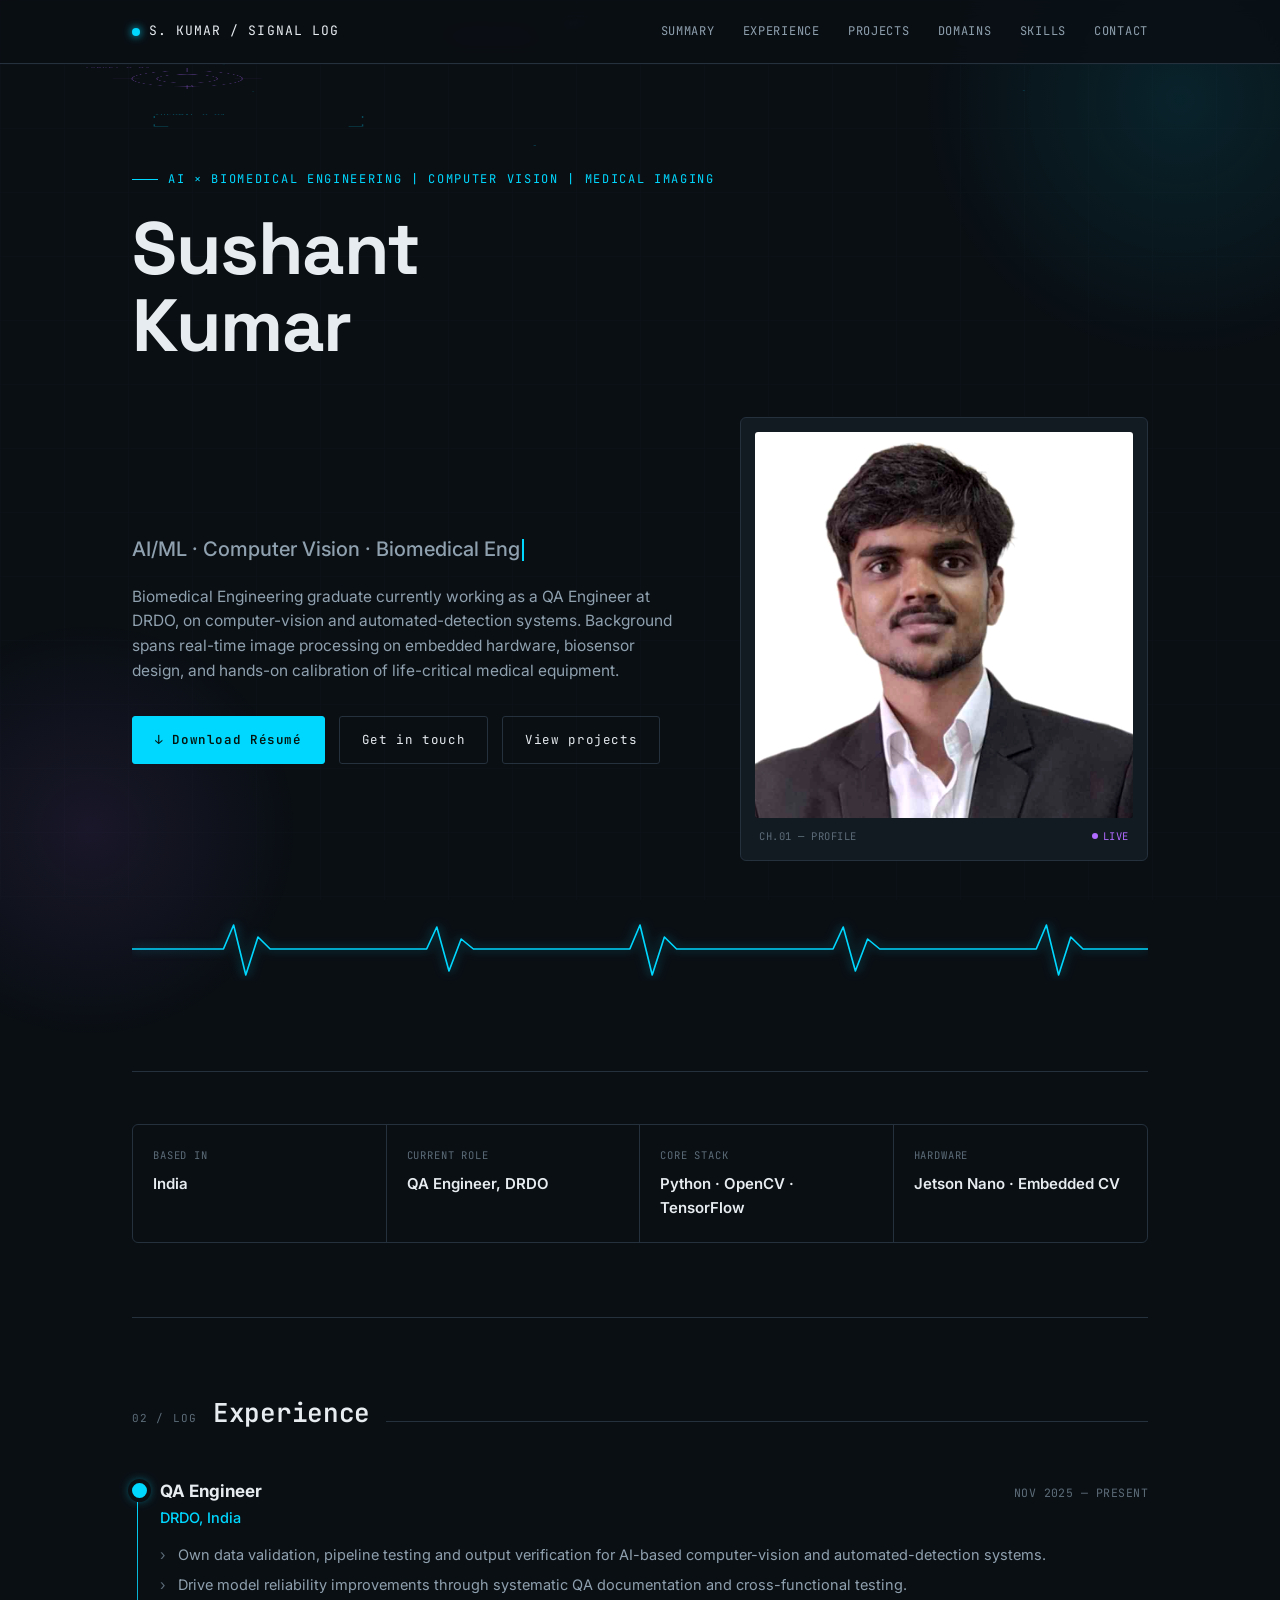
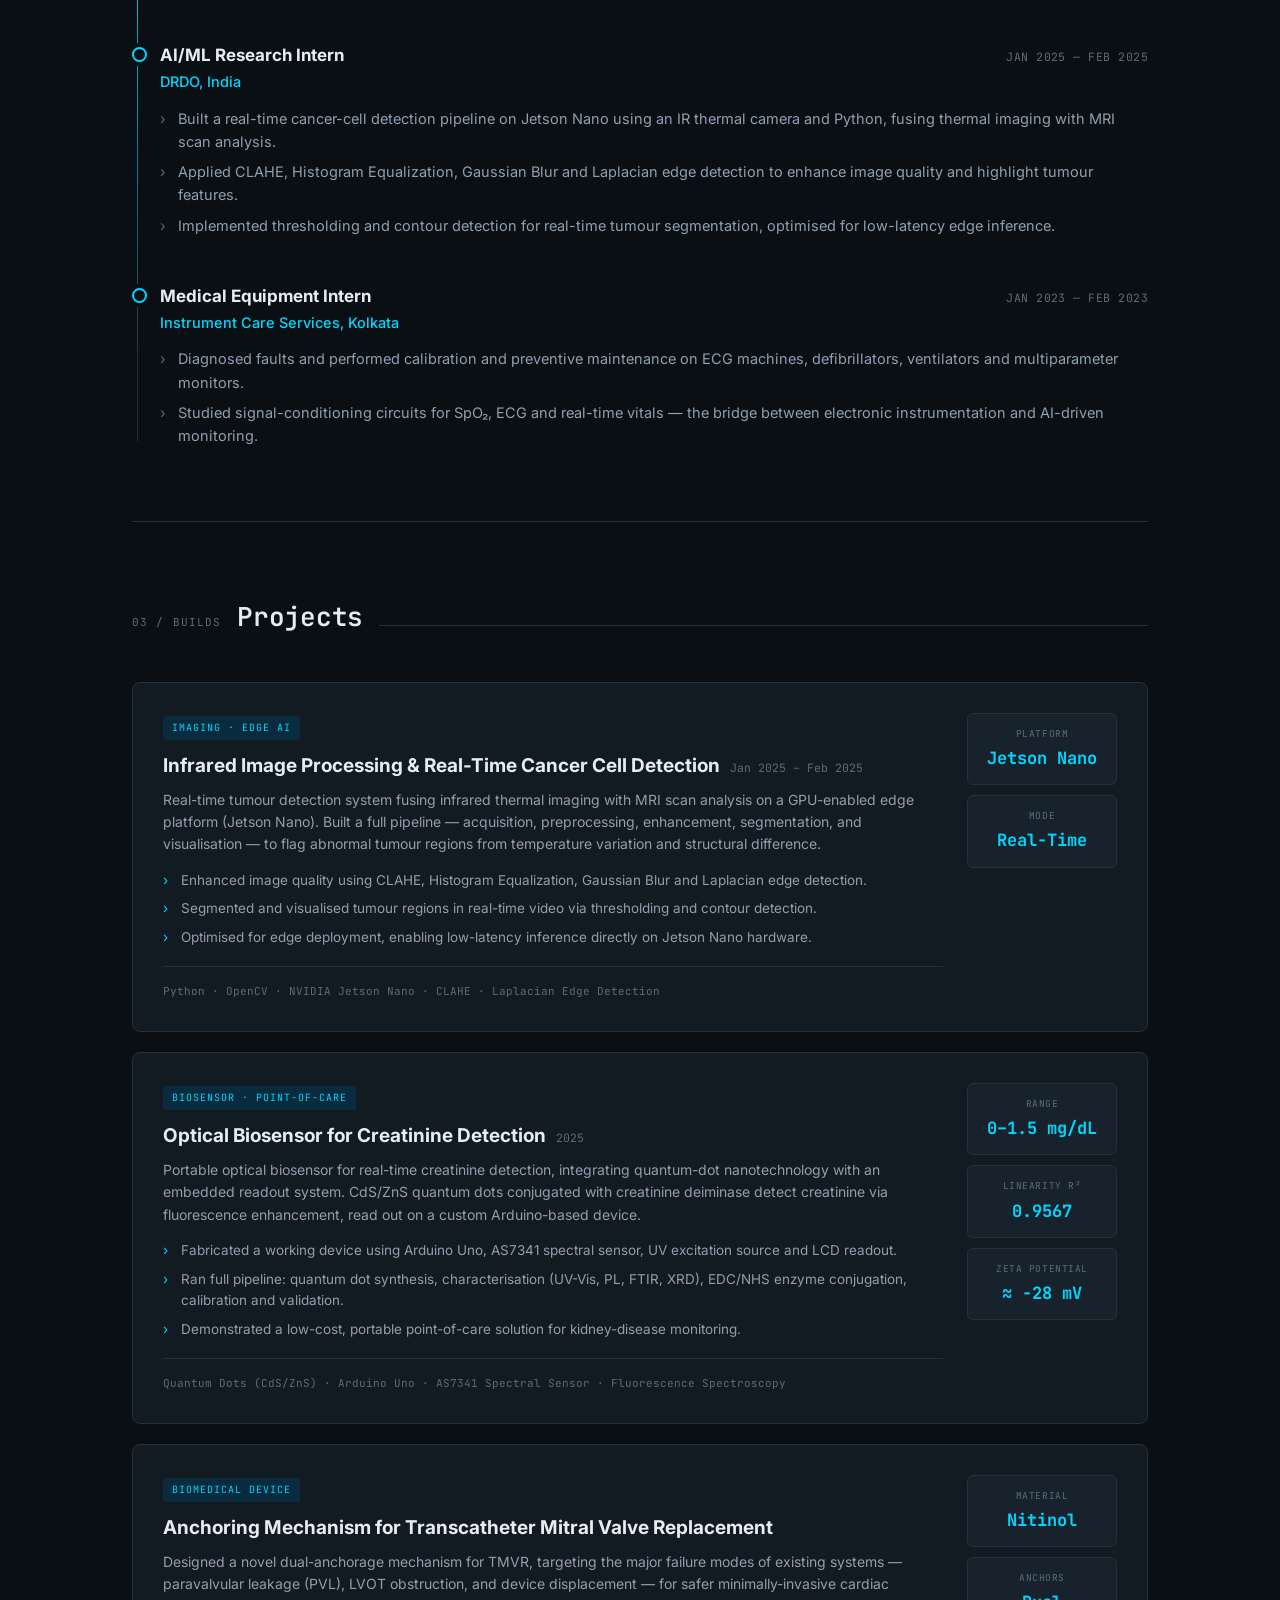
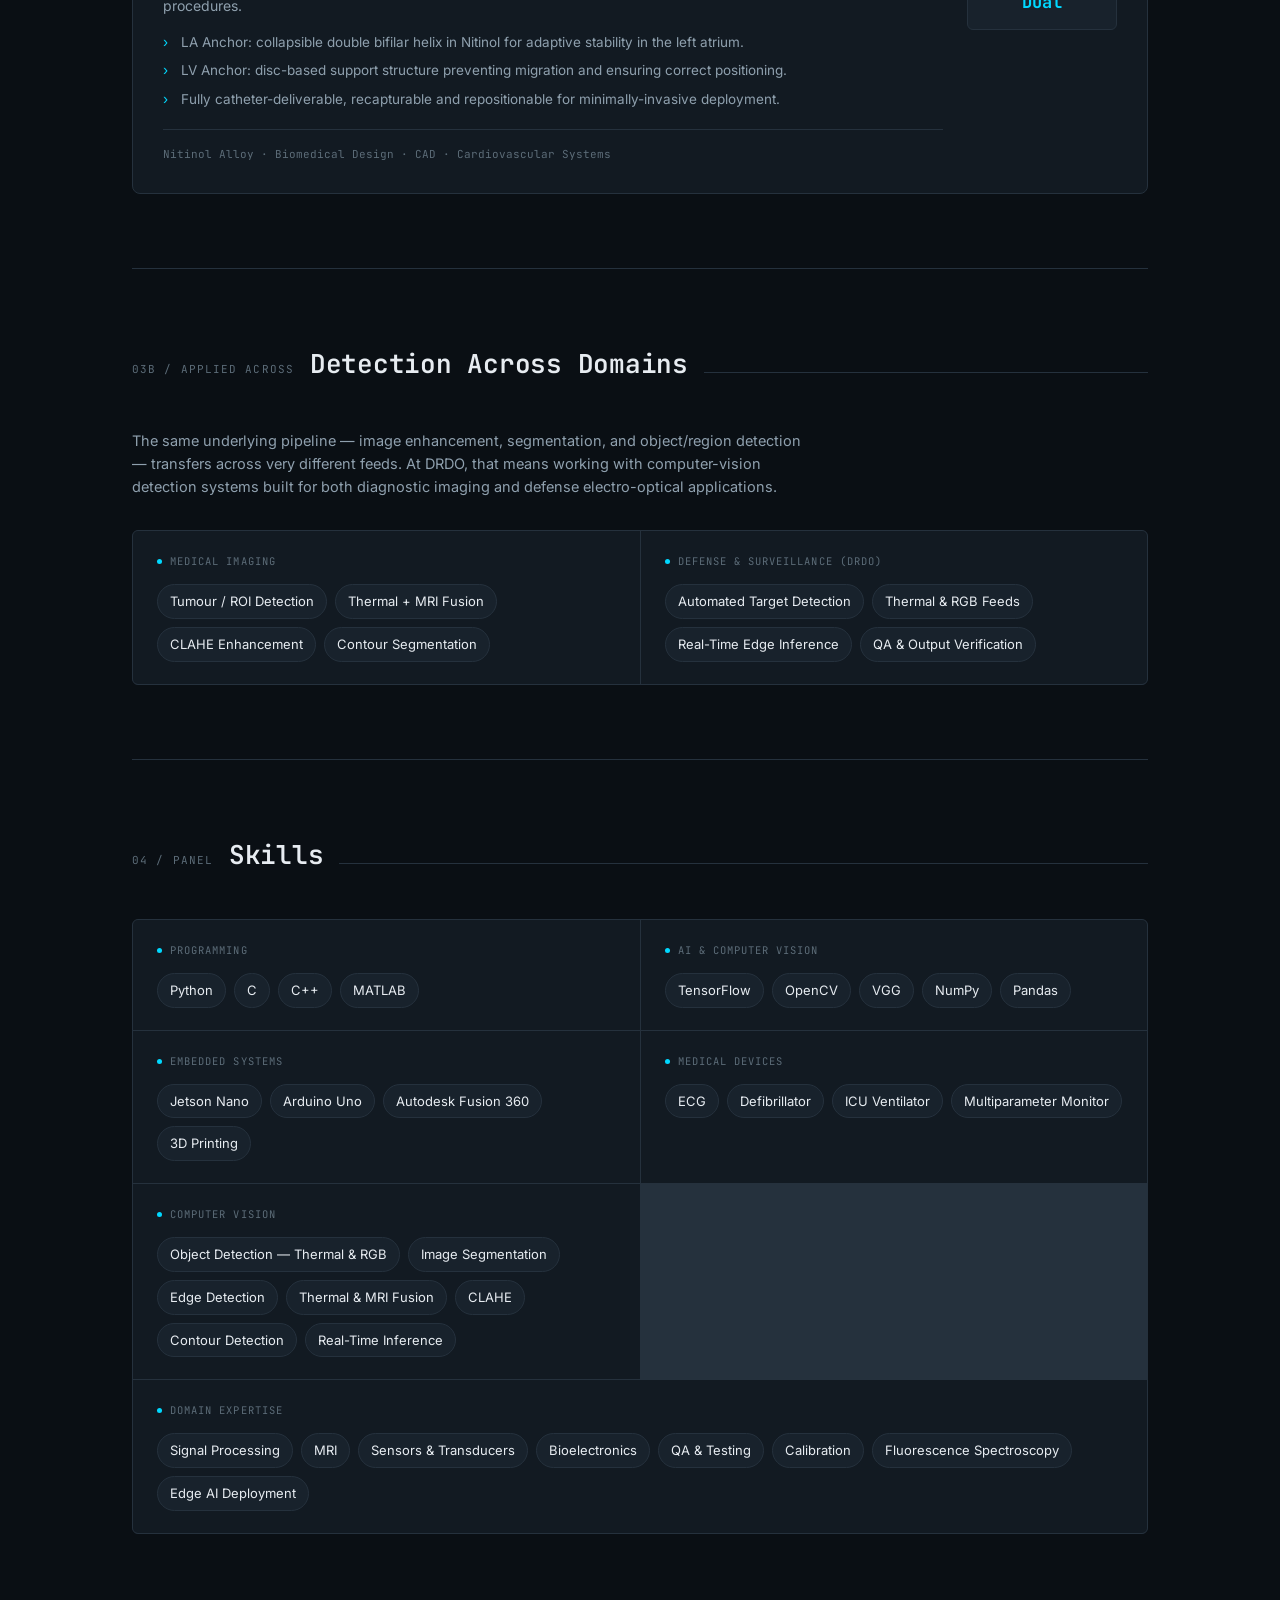
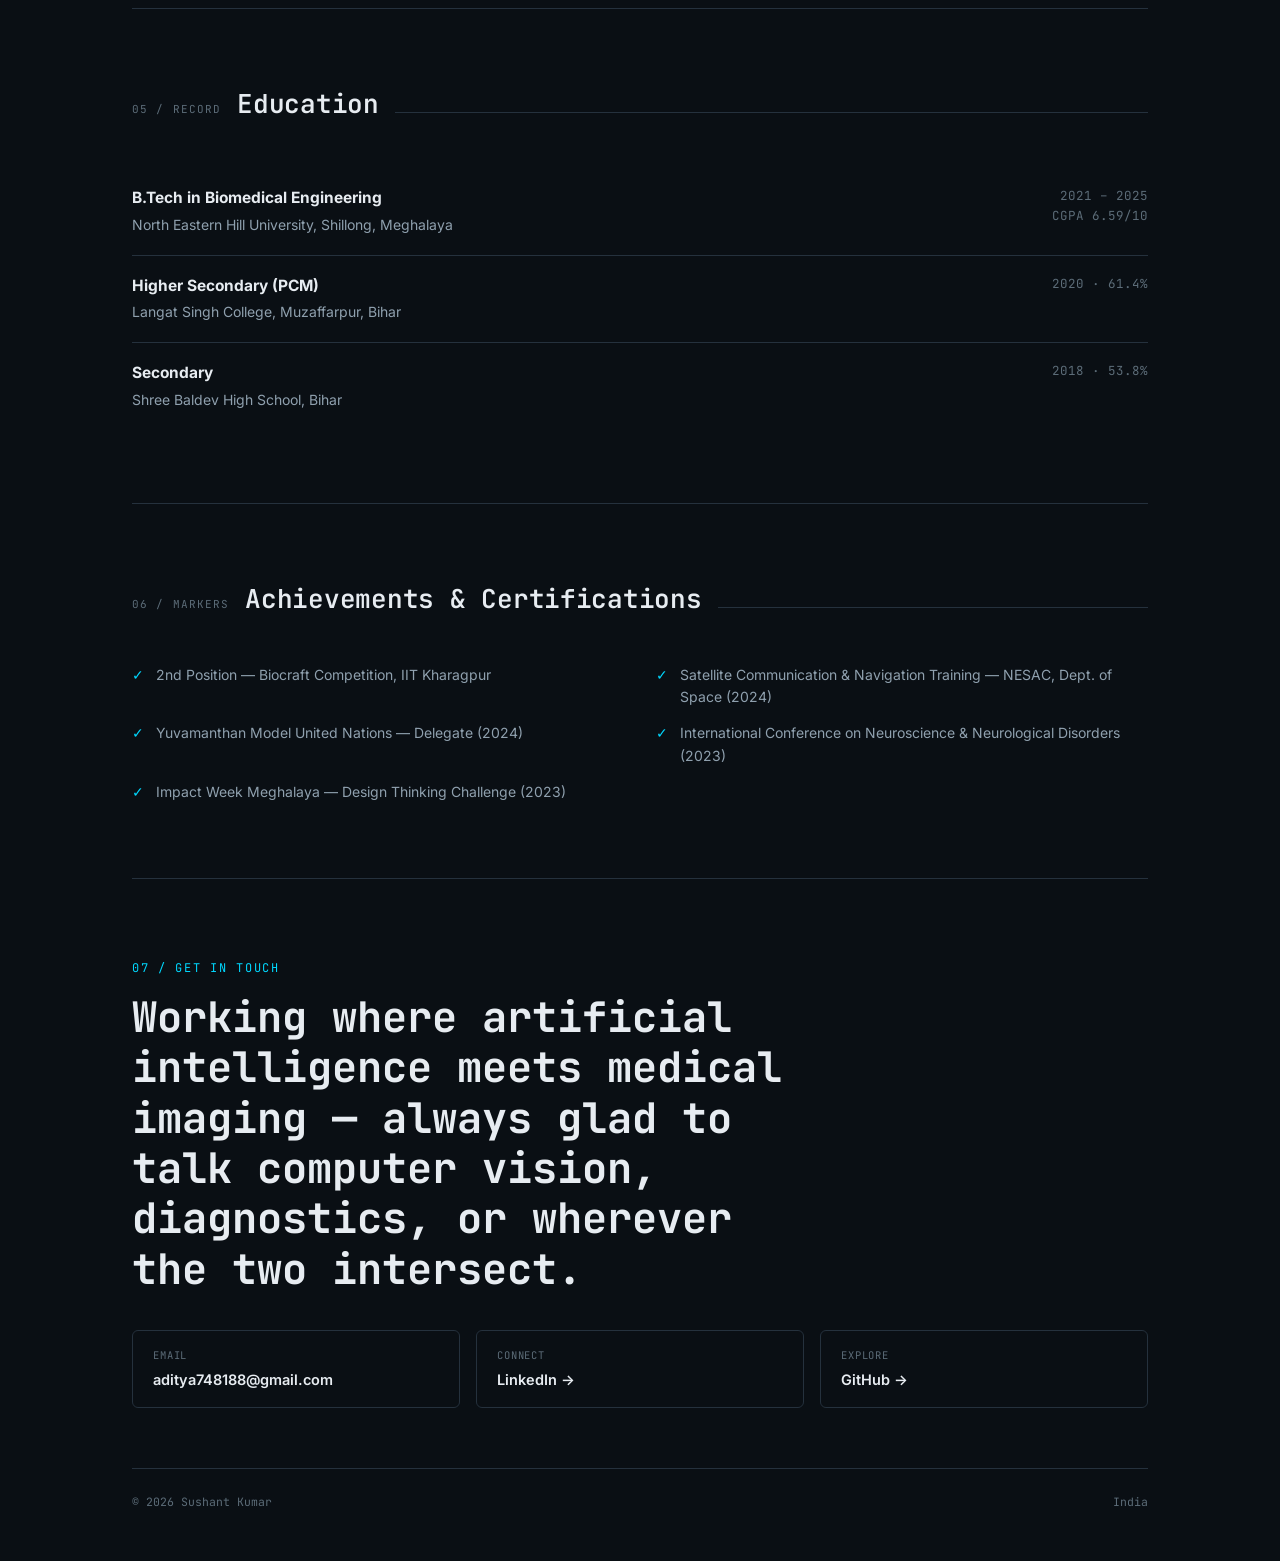
==== commit 4bf4a627: "Update index.html" ====
--- a/index.html
+++ b/index.html
@@ -403,7 +403,7 @@
 
   <section class="hero" id="about">
     <div class="lead-label">AI × Biomedical Engineering | Computer Vision | Medical Imaging</div>
-    <h1>Sushant<br>Kumar<span>.</span></h1>
+    <h1>Sushant<br>Kumar<span> </span></h1>
     <div class="hero-grid">
       <div>
         <p class="type-role" id="typeRole"><span class="cursor"></span></p>
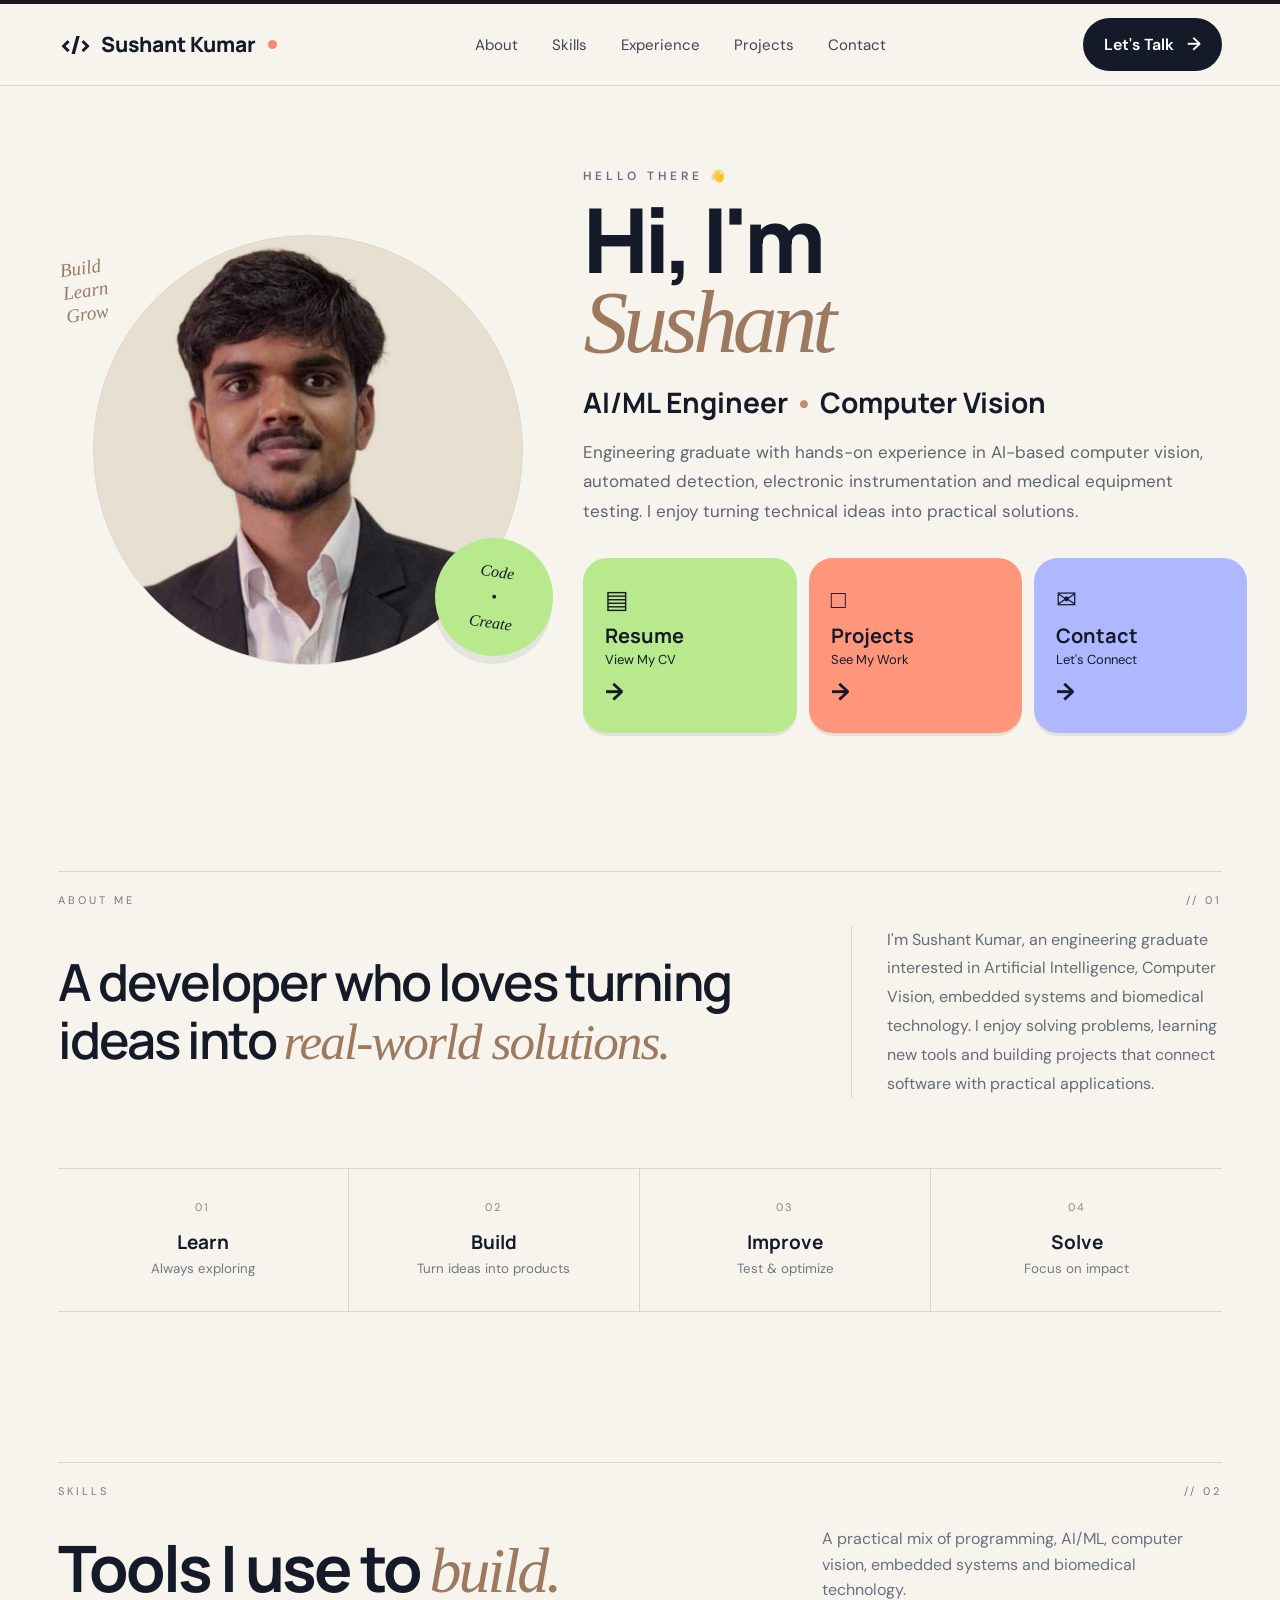
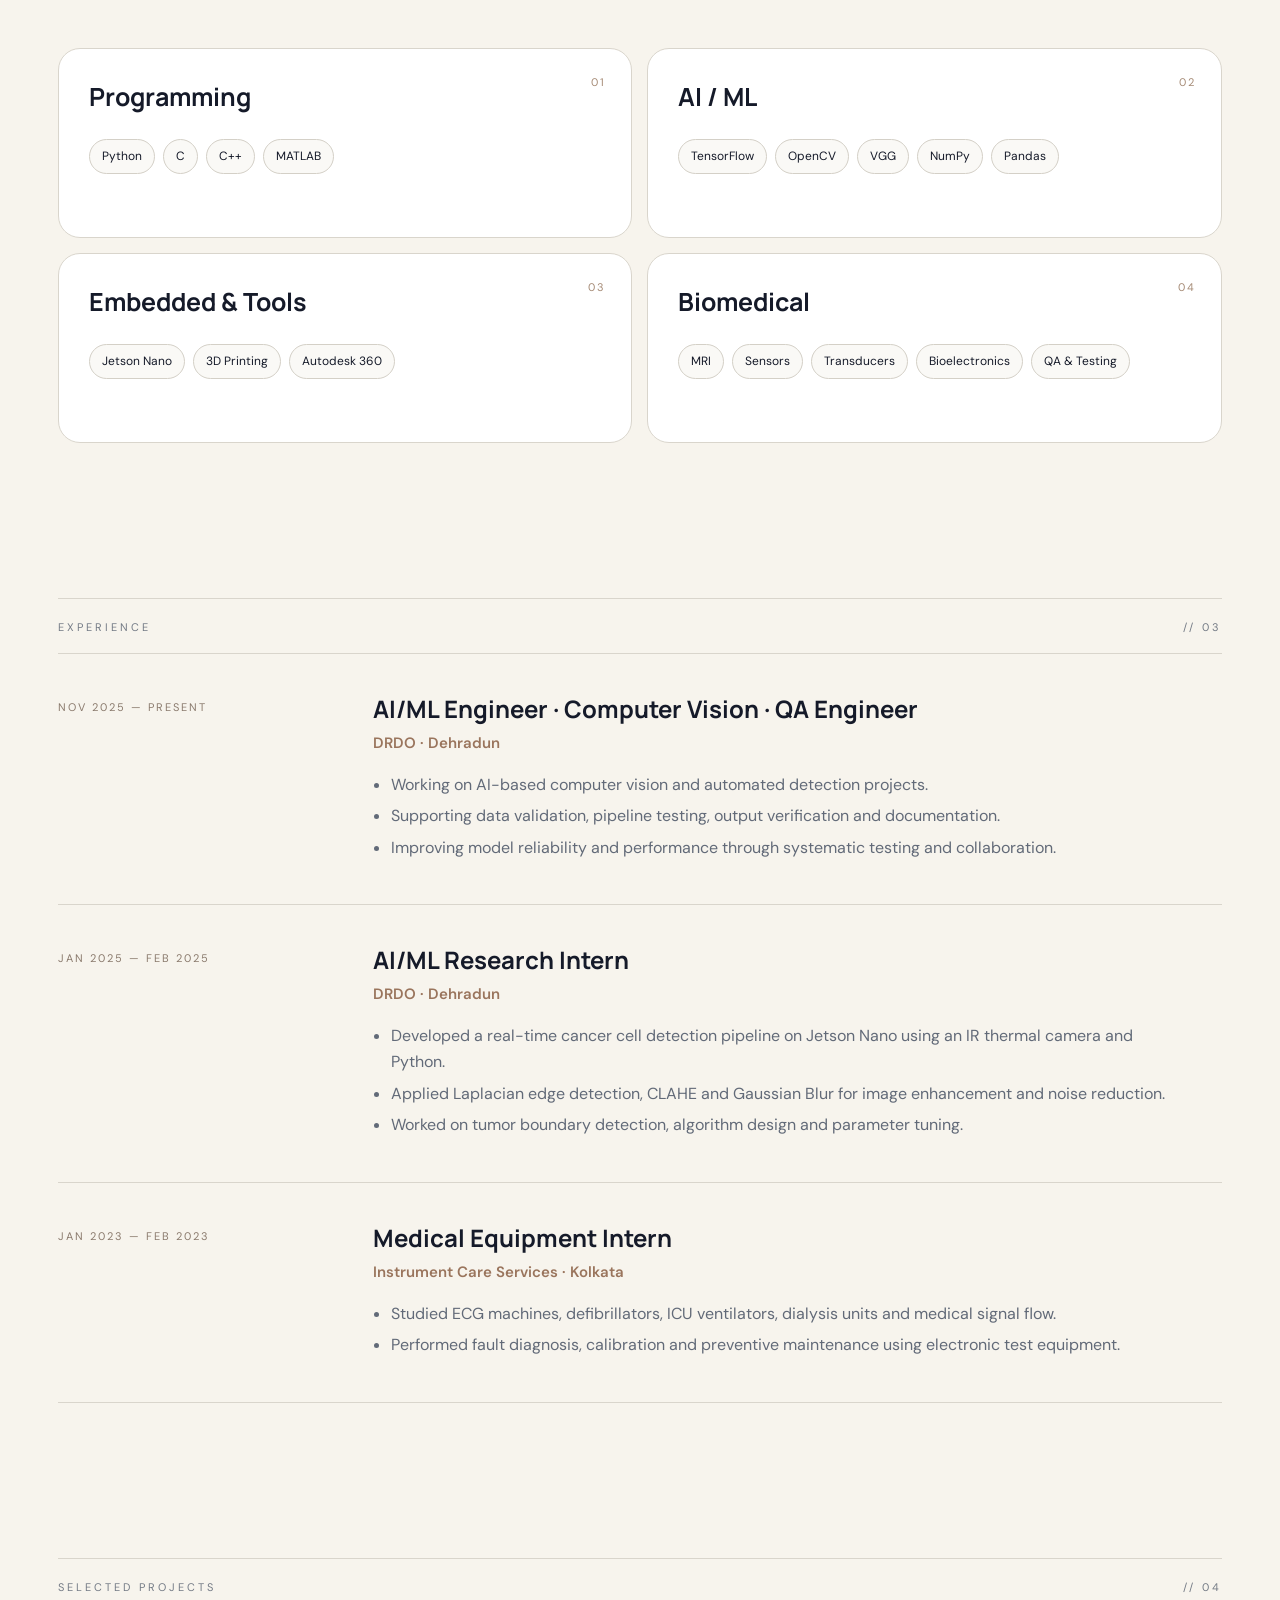
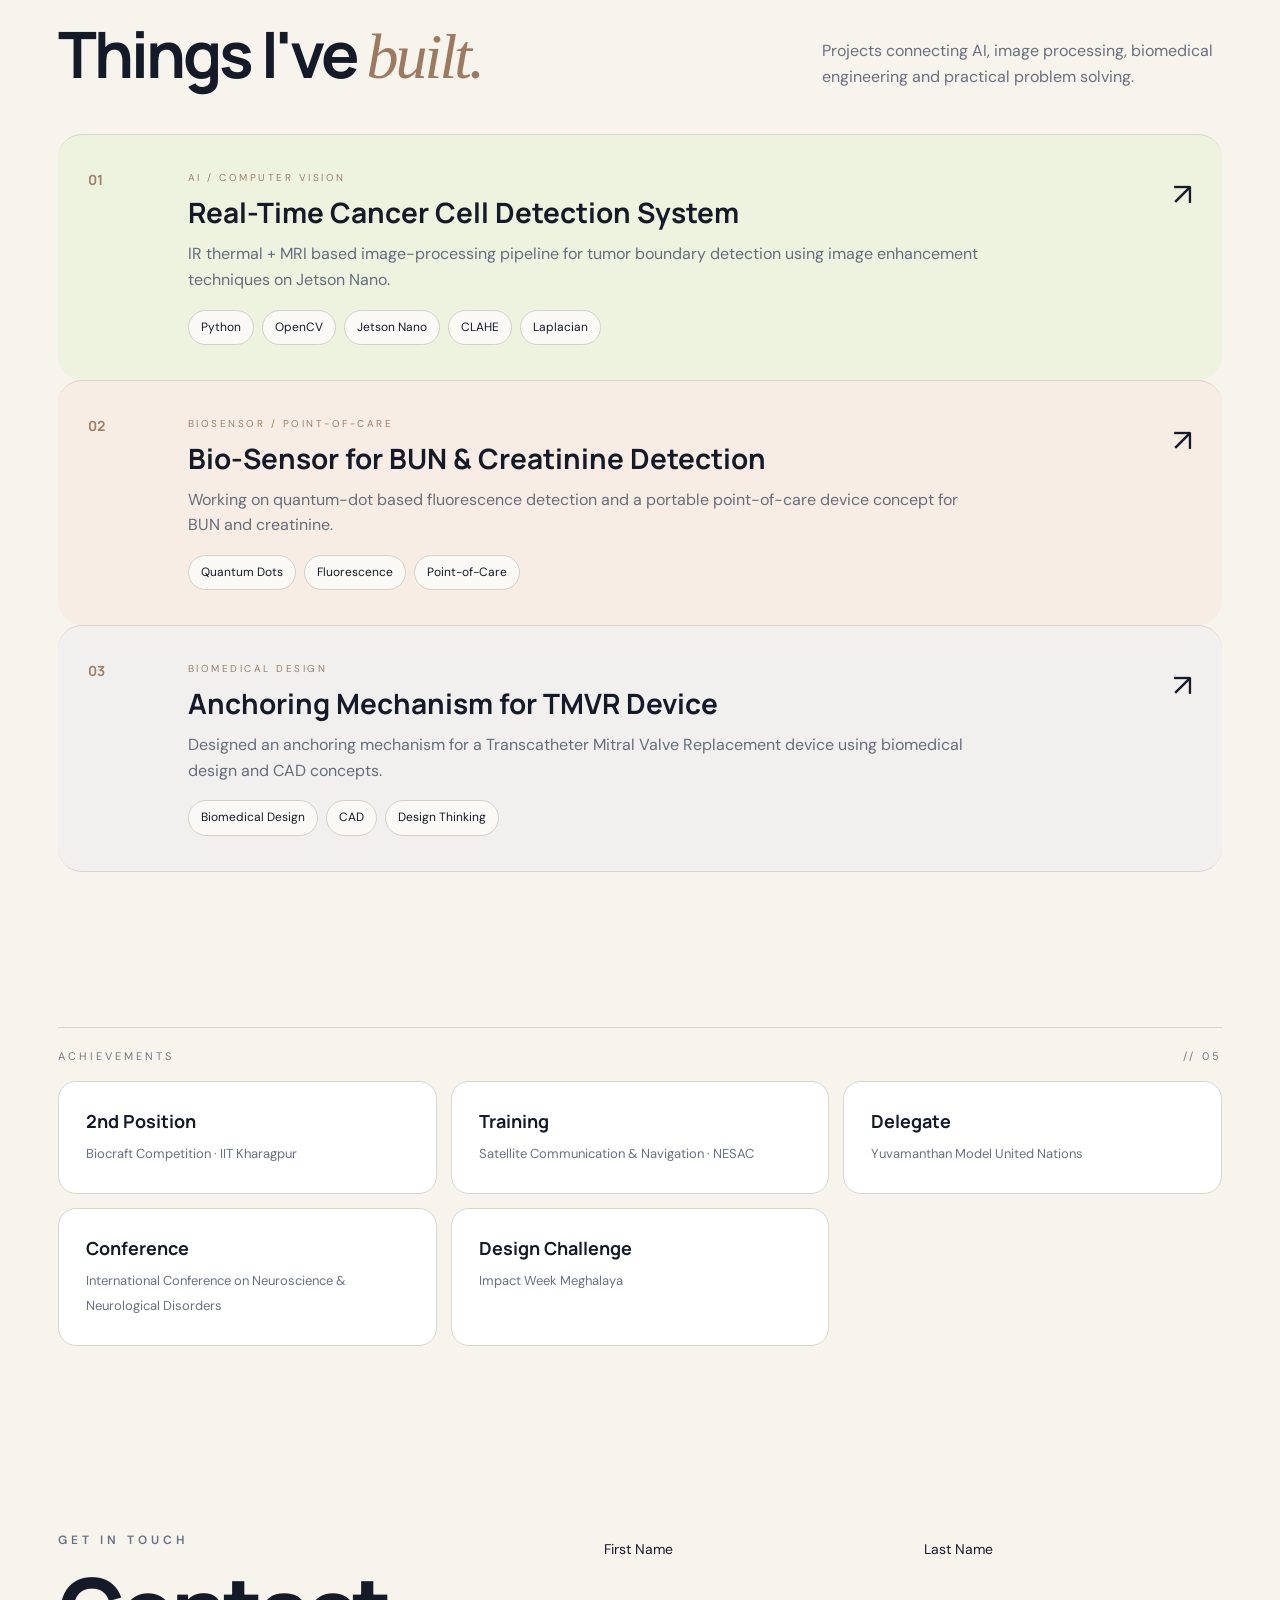
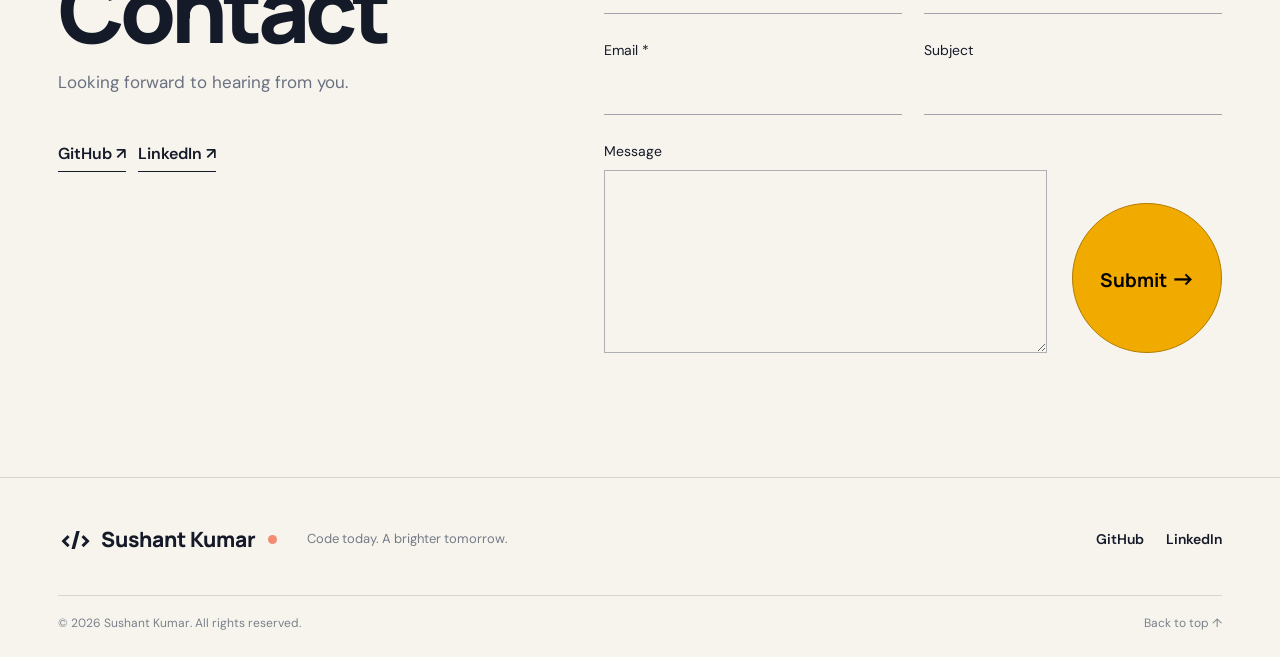
==== commit 8a660601: "Create Sushant Kumar portfolio" ====
--- a/index.html
+++ b/index.html
@@ -1,826 +1,271 @@
 <!DOCTYPE html>
 <html lang="en">
 <head>
-<meta charset="UTF-8">
-<meta name="viewport" content="width=device-width, initial-scale=1.0">
-<title>Sushant Kumar — Biomedical Engineer × AI / Computer Vision</title>
-<link rel="preconnect" href="https://fonts.googleapis.com">
-<link href="https://fonts.googleapis.com/css2?family=JetBrains+Mono:wght@400;500;600;700&family=Space+Grotesk:wght@500;600;700&family=Inter:wght@400;500;600;700;800&display=swap" rel="stylesheet">
-<style>
-  :root{
-    --bg:#0a0f14;
-    --bg-2:#0d141b;
-    --surface:#121a22;
-    --surface-2:#18222c;
-    --line:#25313d;
-    --text:#e7ecf1;
-    --text-dim:#8fa0ae;
-    --text-faint:#5c6c78;
-    --signal:#00d8ff;
-    --signal-dim:#0a2a3d;
-    --alert:#b06bff;
-    --mono:'JetBrains Mono', ui-monospace, monospace;
-    --display:'Space Grotesk', var(--mono);
-    --sans:'Inter', -apple-system, sans-serif;
-  }
-  *{margin:0;padding:0;box-sizing:border-box;}
-  html{scroll-behavior:smooth;}
-  body{
-    background:var(--bg);
-    color:var(--text);
-    font-family:var(--sans);
-    line-height:1.6;
-    overflow-x:hidden;
-  }
-  a{color:inherit;text-decoration:none;}
-  ::selection{background:var(--signal);color:#04140f;}
-
-  body::before{
-    content:'';
-    position:fixed;inset:0;
-    background-image:
-      linear-gradient(var(--line) 1px, transparent 1px),
-      linear-gradient(90deg, var(--line) 1px, transparent 1px);
-    background-size:64px 64px;
-    opacity:.08;
-    pointer-events:none;
-    z-index:0;
-  }
-
-  /* subtle roaming glow */
-  .glow-orb{
-    position:fixed;width:520px;height:520px;border-radius:50%;
-    background:radial-gradient(circle, rgba(0,216,255,.10), transparent 70%);
-    top:-160px;right:-160px;pointer-events:none;z-index:0;
-    animation:drift 18s ease-in-out infinite;
-  }
-  .glow-orb-2{
-    position:fixed;width:420px;height:420px;border-radius:50%;
-    background:radial-gradient(circle, rgba(176,107,255,.09), transparent 70%);
-    bottom:-140px;left:-120px;pointer-events:none;z-index:0;
-    animation:drift2 22s ease-in-out infinite;
-  }
-  @keyframes drift{
-    0%,100%{transform:translate(0,0);}
-    50%{transform:translate(-60px,80px);}
-  }
-  @keyframes drift2{
-    0%,100%{transform:translate(0,0);}
-    50%{transform:translate(50px,-70px);}
-  }
-  #netCanvas{
-    position:fixed;inset:0;width:100%;height:100%;
-    pointer-events:none;z-index:0;opacity:.55;
-  }
-
-  .wrap{max-width:1080px;margin:0 auto;padding:0 32px;}
-
-  /* progress bar */
-  .progress-bar{
-    position:fixed;top:0;left:0;height:2px;background:var(--signal);
-    box-shadow:0 0 8px var(--signal);z-index:200;width:0%;
-    transition:width .1s linear;
-  }
-
-  /* ---------- NAV ---------- */
-  header.nav{
-    position:fixed;top:0;left:0;right:0;
-    z-index:100;
-    background:rgba(10,15,20,.82);
-    backdrop-filter:blur(10px);
-    border-bottom:1px solid var(--line);
-  }
-  .nav-inner{
-    max-width:1080px;margin:0 auto;padding:18px 32px;
-    display:flex;align-items:center;justify-content:space-between;
-  }
-  .nav-id{
-    font-family:var(--mono);font-size:13px;letter-spacing:.08em;
-    color:var(--text);display:flex;align-items:center;gap:9px;
-  }
-  .nav-id .dot{
-    width:8px;height:8px;border-radius:50%;background:var(--signal);
-    box-shadow:0 0 8px var(--signal);
-    animation:pulse-dot 2.2s ease-in-out infinite;
-  }
-  @keyframes pulse-dot{0%,100%{opacity:1}50%{opacity:.35}}
-  nav.links{display:flex;gap:28px;font-family:var(--mono);font-size:12px;letter-spacing:.06em;}
-  nav.links a{color:var(--text-dim);transition:color .2s;position:relative;padding:4px 0;}
-  nav.links a::after{
-    content:'';position:absolute;left:0;bottom:0;width:0;height:1px;background:var(--signal);
-    transition:width .25s;
-  }
-  nav.links a:hover{color:var(--signal);}
-  nav.links a:hover::after{width:100%;}
-  nav.links a:focus-visible{outline:2px solid var(--signal);outline-offset:4px;}
-  @media (max-width:720px){ nav.links{display:none;} }
-
-  /* ---------- SCROLL REVEAL ---------- */
-  .reveal{opacity:0;transform:translateY(24px);transition:opacity .7s ease, transform .7s ease;}
-  .reveal.in{opacity:1;transform:translateY(0);}
-  .reveal-stagger > *{opacity:0;transform:translateY(20px);transition:opacity .6s ease, transform .6s ease;}
-  .reveal-stagger.in > *{opacity:1;transform:translateY(0);}
-  .reveal-stagger.in > *:nth-child(1){transition-delay:.05s;}
-  .reveal-stagger.in > *:nth-child(2){transition-delay:.15s;}
-  .reveal-stagger.in > *:nth-child(3){transition-delay:.25s;}
-  .reveal-stagger.in > *:nth-child(4){transition-delay:.35s;}
-
-  /* ---------- HERO ---------- */
-  .hero{
-    position:relative;z-index:1;
-    padding:170px 0 90px;
-    border-bottom:1px solid var(--line);
-  }
-  .lead-label{
-    font-family:var(--mono);font-size:12px;letter-spacing:.14em;
-    color:var(--signal);text-transform:uppercase;
-    display:flex;align-items:center;gap:10px;margin-bottom:22px;
-  }
-  .lead-label::before{content:'';width:26px;height:1px;background:var(--signal);}
-  .hero h1{
-    font-family:var(--display);
-    font-size:clamp(38px,6.2vw,74px);
-    font-weight:700;
-    letter-spacing:-.02em;
-    line-height:1.04;
-    color:var(--text);
-  }
-  .hero h1 span{color:var(--signal);}
-  .type-role{
-    margin-top:18px;font-size:clamp(16px,2vw,20px);
-    color:var(--text-dim);font-weight:500;max-width:640px;
-    min-height:1.6em;
-  }
-  .type-role .cursor{
-    display:inline-block;width:2px;height:1.1em;background:var(--signal);
-    margin-left:2px;vertical-align:text-bottom;
-    animation:blink 1s step-end infinite;
-  }
-  @keyframes blink{0%,100%{opacity:1}50%{opacity:0}}
-  .hero-grid{
-    display:grid;grid-template-columns:1.15fr .85fr;gap:56px;
-    align-items:center;margin-top:52px;
-  }
-  @media (max-width:860px){ .hero-grid{grid-template-columns:1fr;} }
-
-  .hero-summary{color:var(--text-dim);font-size:15.5px;max-width:560px;}
-  .hero-cta{display:flex;gap:14px;margin-top:32px;flex-wrap:wrap;}
-  .btn{
-    font-family:var(--mono);font-size:12.5px;letter-spacing:.05em;
-    padding:13px 22px;border-radius:3px;border:1px solid var(--line);
-    display:inline-flex;align-items:center;gap:8px;transition:all .2s;
-  }
-  .btn-primary{background:var(--signal);color:#03150f;border-color:var(--signal);font-weight:600;}
-  .btn-primary:hover{background:#4de8ff;transform:translateY(-2px);box-shadow:0 6px 20px rgba(0,216,255,.25);}
-  .btn-ghost{color:var(--text);}
-  .btn-ghost:hover{border-color:var(--signal);color:var(--signal);transform:translateY(-2px);}
-
-  .photo-module{
-    position:relative;
-    border:1px solid var(--line);
-    background:var(--surface);
-    border-radius:6px;
-    padding:14px;
-    transition:transform .3s ease, border-color .3s ease;
-  }
-  .photo-module:hover{transform:translateY(-4px);border-color:var(--signal);}
-  .photo-frame{
-    position:relative;overflow:hidden;border-radius:3px;
-    aspect-ratio:1/1.02;
-    background:#000;
-  }
-  .photo-frame img{
-    width:100%;height:100%;object-fit:cover;object-position:top center;
-    filter:grayscale(.15) contrast(1.05);
-    display:block;
-  }
-  .scan-sweep{
-    position:absolute;left:0;right:0;height:26%;
-    background:linear-gradient(180deg, transparent, rgba(0,216,255,.18), transparent);
-    animation:sweep 4.5s linear infinite;
-    pointer-events:none;
-  }
-  @keyframes sweep{0%{top:-30%}100%{top:100%}}
-  .photo-meta{
-    display:flex;justify-content:space-between;
-    font-family:var(--mono);font-size:10.5px;color:var(--text-faint);
-    padding:10px 4px 2px;letter-spacing:.05em;
-  }
-  .photo-meta .rec{color:var(--alert);display:flex;align-items:center;gap:5px;}
-  .photo-meta .rec::before{content:'';width:6px;height:6px;border-radius:50%;background:var(--alert);animation:pulse-dot 1.4s ease-in-out infinite;}
-
-  .waveform{width:100%;height:64px;display:block;margin-top:56px;}
-  .waveform path{
-    fill:none;stroke:var(--signal);stroke-width:1.6;
-    stroke-linejoin:round;stroke-linecap:round;
-    filter:drop-shadow(0 0 5px rgba(0,216,255,.5));
-    stroke-dasharray:2000;
-    stroke-dashoffset:2000;
-    animation:draw-line 2.6s ease-out forwards .3s;
-  }
-  @keyframes draw-line{to{stroke-dashoffset:0;}}
-
-  /* ---------- SECTION SCAFFOLDING ---------- */
-  section{position:relative;z-index:1;padding:74px 0;border-bottom:1px solid var(--line);}
-  .sec-head{display:flex;align-items:baseline;gap:16px;margin-bottom:44px;}
-  .sec-tag{
-    font-family:var(--mono);font-size:11px;color:var(--text-faint);
-    letter-spacing:.1em;white-space:nowrap;
-  }
-  .sec-head h2{
-    font-family:var(--mono);font-size:26px;font-weight:600;color:var(--text);
-    letter-spacing:-.01em;
-  }
-  .sec-head::after{
-    content:'';flex:1;height:1px;background:var(--line);
-  }
-
-  /* ---------- QUICK FACTS STRIP ---------- */
-  .facts{
-    display:grid;grid-template-columns:repeat(4,1fr);
-    border:1px solid var(--line);border-radius:6px;overflow:hidden;
-  }
-  .fact{padding:22px 20px;border-right:1px solid var(--line);transition:background .25s;}
-  .fact:hover{background:var(--surface);}
-  .fact:last-child{border-right:none;}
-  .fact .k{font-family:var(--mono);font-size:10.5px;color:var(--text-faint);letter-spacing:.08em;text-transform:uppercase;}
-  .fact .v{font-size:15px;color:var(--text);margin-top:8px;font-weight:600;}
-  @media (max-width:720px){
-    .facts{grid-template-columns:repeat(2,1fr);}
-    .fact{border-bottom:1px solid var(--line);}
-  }
-
-  /* ---------- TIMELINE (experience) ---------- */
-  .timeline{position:relative;padding-left:28px;}
-  .timeline::before{
-    content:'';position:absolute;left:5px;top:6px;bottom:6px;width:1px;
-    background:linear-gradient(var(--signal), var(--line) 85%);
-  }
-  .tl-item{position:relative;padding-bottom:46px;}
-  .tl-item:last-child{padding-bottom:0;}
-  .tl-item::before{
-    content:'';position:absolute;left:-28px;top:5px;
-    width:11px;height:11px;border-radius:50%;
-    background:var(--bg);border:2px solid var(--signal);
-    box-shadow:0 0 0 4px var(--bg);
-  }
-  .tl-item.current::before{background:var(--signal);box-shadow:0 0 0 4px var(--bg), 0 0 12px var(--signal);}
-  .tl-top{display:flex;justify-content:space-between;flex-wrap:wrap;gap:8px;align-items:baseline;}
-  .tl-role{font-size:17px;font-weight:700;color:var(--text);}
-  .tl-org{color:var(--signal);font-weight:500;font-size:14.5px;}
-  .tl-date{font-family:var(--mono);font-size:11.5px;color:var(--text-faint);letter-spacing:.04em;white-space:nowrap;}
-  .tl-item ul{margin-top:12px;padding-left:0;list-style:none;}
-  .tl-item li{
-    color:var(--text-dim);font-size:14.5px;padding-left:18px;position:relative;margin-top:7px;
-  }
-  .tl-item li::before{content:'›';position:absolute;left:0;color:var(--text-faint);}
-
-  /* ---------- PROJECTS ---------- */
-  .proj-list{display:flex;flex-direction:column;gap:20px;}
-  .proj-card{
-    background:var(--surface);border:1px solid var(--line);border-radius:8px;
-    padding:30px 30px;transition:border-color .25s, transform .25s, box-shadow .25s;
-    display:grid;grid-template-columns:1fr auto;gap:24px;align-items:start;
-  }
-  .proj-card:hover{border-color:var(--signal);transform:translateY(-3px);box-shadow:0 12px 30px rgba(0,0,0,.35);}
-  @media (max-width:780px){ .proj-card{grid-template-columns:1fr;} }
-  .proj-tag{
-    font-family:var(--mono);font-size:10px;letter-spacing:.1em;color:var(--signal);
-    background:var(--signal-dim);display:inline-block;padding:4px 9px;border-radius:3px;
-    width:fit-content;text-transform:uppercase;margin-bottom:14px;
-  }
-  .proj-card h3{font-size:19px;color:var(--text);line-height:1.3;font-weight:700;margin-bottom:10px;}
-  .proj-card .proj-date{font-family:var(--mono);font-size:11.5px;color:var(--text-faint);margin-left:10px;font-weight:400;}
-  .proj-card p{font-size:14px;color:var(--text-dim);}
-  .proj-highlights{margin-top:14px;padding-left:0;list-style:none;}
-  .proj-highlights li{
-    color:var(--text-dim);font-size:13.5px;padding-left:18px;position:relative;margin-top:7px;
-  }
-  .proj-highlights li::before{content:'›';position:absolute;left:0;color:var(--signal);}
-  .proj-stack{
-    font-family:var(--mono);font-size:11px;color:var(--text-faint);
-    padding-top:16px;border-top:1px solid var(--line);margin-top:18px;
-  }
-  .proj-readouts{
-    display:flex;flex-direction:column;gap:10px;min-width:150px;
-  }
-  .readout{
-    background:var(--surface-2);border:1px solid var(--line);border-radius:6px;
-    padding:12px 14px;text-align:center;
-  }
-  .readout .rk{font-family:var(--mono);font-size:9.5px;color:var(--text-faint);letter-spacing:.06em;text-transform:uppercase;}
-  .readout .rv{font-family:var(--mono);font-size:17px;color:var(--signal);font-weight:700;margin-top:4px;}
-  @media (max-width:780px){ .proj-readouts{flex-direction:row;flex-wrap:wrap;} .readout{flex:1;min-width:120px;} }
-
-  /* ---------- SKILLS (instrument channels) ---------- */
-  .channels{display:grid;grid-template-columns:repeat(2,1fr);gap:1px;background:var(--line);border:1px solid var(--line);border-radius:6px;overflow:hidden;}
-  @media (max-width:720px){.channels{grid-template-columns:1fr;}}
-  .channel{background:var(--surface);padding:22px 24px;transition:background .25s;}
-  .channel:hover{background:var(--surface-2);}
-  .channel .ch-label{
-    font-family:var(--mono);font-size:10.5px;color:var(--text-faint);
-    letter-spacing:.1em;text-transform:uppercase;display:flex;align-items:center;gap:8px;
-  }
-  .channel .ch-label::before{content:'';width:5px;height:5px;background:var(--signal);border-radius:50%;}
-  .chips{display:flex;flex-wrap:wrap;gap:8px;margin-top:14px;}
-  .chip{
-    font-size:13px;color:var(--text);background:var(--surface-2);
-    border:1px solid var(--line);padding:6px 12px;border-radius:20px;
-    transition:border-color .2s, color .2s;
-  }
-  .chip:hover{border-color:var(--signal);color:var(--signal);}
-
-  /* ---------- EDUCATION ---------- */
-  .edu-item{
-    display:flex;justify-content:space-between;gap:20px;flex-wrap:wrap;
-    padding:18px 0;border-bottom:1px solid var(--line);
-  }
-  .edu-item:last-child{border-bottom:none;}
-  .edu-item .e-name{font-weight:700;font-size:15.5px;color:var(--text);}
-  .edu-item .e-org{color:var(--text-dim);font-size:14px;margin-top:3px;}
-  .edu-item .e-meta{font-family:var(--mono);font-size:12.5px;color:var(--text-faint);text-align:right;white-space:nowrap;}
-
-  /* ---------- ACHIEVEMENTS ---------- */
-  .ach-list{display:grid;grid-template-columns:1fr 1fr;gap:14px 32px;}
-  @media (max-width:720px){.ach-list{grid-template-columns:1fr;}}
-  .ach-list li{
-    list-style:none;display:flex;gap:12px;color:var(--text-dim);font-size:14px;
-  }
-  .ach-list li::before{content:'✓';color:var(--signal);font-family:var(--mono);flex-shrink:0;}
-
-  /* ---------- CONTACT / FOOTER ---------- */
-  footer{padding:80px 0 50px;position:relative;z-index:1;}
-  .contact-head{font-family:var(--mono);font-size:12px;color:var(--signal);letter-spacing:.14em;text-transform:uppercase;}
-  footer h2{
-    font-family:var(--mono);font-size:clamp(28px,4vw,42px);margin-top:14px;
-    max-width:680px;line-height:1.2;color:var(--text);
-  }
-  .contact-links{display:flex;gap:16px;flex-wrap:wrap;margin-top:36px;}
-  .clink{
-    border:1px solid var(--line);border-radius:6px;padding:16px 20px;
-    display:flex;flex-direction:column;gap:4px;min-width:200px;flex:1;
-    transition:border-color .2s, transform .2s;
-  }
-  .clink:hover{border-color:var(--signal);transform:translateY(-3px);}
-  .clink .k{font-family:var(--mono);font-size:10.5px;color:var(--text-faint);letter-spacing:.08em;text-transform:uppercase;}
-  .clink .v{font-size:14.5px;color:var(--text);font-weight:600;}
-  .foot-bar{
-    margin-top:60px;padding-top:24px;border-top:1px solid var(--line);
-    display:flex;justify-content:space-between;flex-wrap:wrap;gap:10px;
-    font-family:var(--mono);font-size:11.5px;color:var(--text-faint);
-  }
-
-  @media (prefers-reduced-motion:reduce){
-    .scan-sweep, .nav-id .dot, .glow-orb, .type-role .cursor, .photo-meta .rec::before{animation:none;}
-    .waveform path{stroke-dashoffset:0;animation:none;}
-    .reveal, .reveal-stagger > *{opacity:1;transform:none;transition:none;}
-    html{scroll-behavior:auto;}
-  }
-</style>
+  <meta charset="UTF-8" />
+  <meta name="viewport" content="width=device-width, initial-scale=1.0" />
+  <meta name="description" content="Sushant Kumar — AI/ML Engineer, Computer Vision enthusiast and Biomedical Engineering graduate." />
+  <title>Sushant Kumar — AI/ML Engineer</title>
+  <link rel="preconnect" href="https://fonts.googleapis.com">
+  <link rel="preconnect" href="https://fonts.gstatic.com" crossorigin>
+  <link href="https://fonts.googleapis.com/css2?family=DM+Sans:wght@400;500;600;700&family=Manrope:wght@600;700;800&display=swap" rel="stylesheet">
+  <link rel="stylesheet" href="style.css" />
 </head>
 <body>
-
-<div class="progress-bar" id="progressBar"></div>
-<canvas id="netCanvas"></canvas>
-<div class="glow-orb"></div>
-<div class="glow-orb-2"></div>
-
-<header class="nav">
-  <div class="nav-inner">
-    <div class="nav-id"><span class="dot"></span>S. KUMAR / SIGNAL LOG</div>
-    <nav class="links">
-      <a href="#about">SUMMARY</a>
-      <a href="#experience">EXPERIENCE</a>
-      <a href="#projects">PROJECTS</a>
-      <a href="#domains">DOMAINS</a>
-      <a href="#skills">SKILLS</a>
-      <a href="#contact">CONTACT</a>
+  <div class="top-line"></div>
+
+  <header class="site-header">
+    <a class="brand" href="#home" aria-label="Sushant Kumar home">
+      <span class="brand-mark">&lt;/&gt;</span>
+      <span>Sushant Kumar</span><i></i>
+    </a>
+
+    <nav class="nav" id="nav">
+      <a href="#about">About</a>
+      <a href="#skills">Skills</a>
+      <a href="#experience">Experience</a>
+      <a href="#projects">Projects</a>
+      <a href="#contact">Contact</a>
     </nav>
-  </div>
-</header>
-
-<div class="wrap">
-
-  <section class="hero" id="about">
-    <div class="lead-label">AI × Biomedical Engineering | Computer Vision | Medical Imaging</div>
-    <h1>Sushant<br>Kumar<span> </span></h1>
-    <div class="hero-grid">
-      <div>
-        <p class="type-role" id="typeRole"><span class="cursor"></span></p>
-        <p class="hero-summary" style="margin-top:20px;">Biomedical Engineering graduate currently working as a QA Engineer at DRDO, on computer-vision and automated-detection systems. Background spans real-time image processing on embedded hardware, biosensor design, and hands-on calibration of life-critical medical equipment.</p>
-        <div class="hero-cta">
-          <a href="Sushant_Kumar_Resume.pdf" class="btn btn-primary" download>↓ Download Résumé</a>
-          <a href="#contact" class="btn btn-ghost">Get in touch</a>
-          <a href="#projects" class="btn btn-ghost">View projects</a>
-        </div>
-      </div>
-      <div class="photo-module">
-        <div class="photo-frame">
-          <img src="sushant.jpg" alt="Sushant Kumar">
-          <div class="scan-sweep"></div>
-        </div>
-        <div class="photo-meta">
-          <span>CH.01 — PROFILE</span>
-          <span class="rec">LIVE</span>
-        </div>
+
+    <a class="talk-btn" href="#contact">Let's Talk <span>→</span></a>
+    <button class="menu-btn" id="menuBtn" aria-label="Open menu">☰</button>
+  </header>
+
+  <main>
+    <section class="hero section" id="home">
+      <div class="hero-photo-wrap reveal">
+        <div class="scribble scribble-left">Build<br>Learn<br>Grow</div>
+        <div class="photo-circle">
+          <img src="images/sushant.jpg" alt="Sushant Kumar" />
+        </div>
+        <div class="orbit-note">Code<br>•<br>Create</div>
+      </div>
+
+      <div class="hero-content reveal">
+        <p class="eyebrow">HELLO THERE <span>👋</span></p>
+        <h1>Hi, I'm<br><em>Sushant</em></h1>
+        <h2>AI/ML Engineer <span>•</span> Computer Vision</h2>
+        <p class="hero-text">
+          Engineering graduate with hands-on experience in AI-based computer vision,
+          automated detection, electronic instrumentation and medical equipment testing.
+          I enjoy turning technical ideas into practical solutions.
+        </p>
+
+        <div class="hero-cards">
+          <a class="action-card green" href="assets/resume.pdf" target="_blank">
+            <span class="card-icon">▤</span>
+            <strong>Resume</strong>
+            <small>View My CV</small>
+            <b>→</b>
+          </a>
+          <a class="action-card coral" href="#projects">
+            <span class="card-icon">□</span>
+            <strong>Projects</strong>
+            <small>See My Work</small>
+            <b>→</b>
+          </a>
+          <a class="action-card lavender" href="#contact">
+            <span class="card-icon">✉</span>
+            <strong>Contact</strong>
+            <small>Let's Connect</small>
+            <b>→</b>
+          </a>
+        </div>
+      </div>
+    </section>
+
+    <section class="about section" id="about">
+      <div class="section-label"><span>ABOUT ME</span><span>// 01</span></div>
+      <div class="about-grid">
+        <h2>A developer who loves turning ideas into <em>real-world solutions.</em></h2>
+        <p>
+          I'm Sushant Kumar, an engineering graduate interested in Artificial Intelligence,
+          Computer Vision, embedded systems and biomedical technology. I enjoy solving
+          problems, learning new tools and building projects that connect software with
+          practical applications.
+        </p>
+      </div>
+
+      <div class="values">
+        <div><span>01</span><strong>Learn</strong><small>Always exploring</small></div>
+        <div><span>02</span><strong>Build</strong><small>Turn ideas into products</small></div>
+        <div><span>03</span><strong>Improve</strong><small>Test & optimize</small></div>
+        <div><span>04</span><strong>Solve</strong><small>Focus on impact</small></div>
+      </div>
+    </section>
+
+    <section class="skills section" id="skills">
+      <div class="section-label"><span>SKILLS</span><span>// 02</span></div>
+      <div class="section-heading">
+        <h2>Tools I use to <em>build.</em></h2>
+        <p>A practical mix of programming, AI/ML, computer vision, embedded systems and biomedical technology.</p>
+      </div>
+
+      <div class="skill-grid">
+        <article class="skill-card">
+          <span class="number">01</span>
+          <h3>Programming</h3>
+          <div class="tags"><span>Python</span><span>C</span><span>C++</span><span>MATLAB</span></div>
+        </article>
+        <article class="skill-card">
+          <span class="number">02</span>
+          <h3>AI / ML</h3>
+          <div class="tags"><span>TensorFlow</span><span>OpenCV</span><span>VGG</span><span>NumPy</span><span>Pandas</span></div>
+        </article>
+        <article class="skill-card">
+          <span class="number">03</span>
+          <h3>Embedded & Tools</h3>
+          <div class="tags"><span>Jetson Nano</span><span>3D Printing</span><span>Autodesk 360</span></div>
+        </article>
+        <article class="skill-card">
+          <span class="number">04</span>
+          <h3>Biomedical</h3>
+          <div class="tags"><span>MRI</span><span>Sensors</span><span>Transducers</span><span>Bioelectronics</span><span>QA & Testing</span></div>
+        </article>
+      </div>
+    </section>
+
+    <section class="experience section" id="experience">
+      <div class="section-label"><span>EXPERIENCE</span><span>// 03</span></div>
+      <div class="timeline">
+        <article class="experience-item">
+          <div class="date">NOV 2025 — PRESENT</div>
+          <div>
+            <h3>AI/ML Engineer · Computer Vision · QA Engineer</h3>
+            <h4>DRDO · Dehradun</h4>
+            <ul>
+              <li>Working on AI-based computer vision and automated detection projects.</li>
+              <li>Supporting data validation, pipeline testing, output verification and documentation.</li>
+              <li>Improving model reliability and performance through systematic testing and collaboration.</li>
+            </ul>
+          </div>
+        </article>
+
+        <article class="experience-item">
+          <div class="date">JAN 2025 — FEB 2025</div>
+          <div>
+            <h3>AI/ML Research Intern</h3>
+            <h4>DRDO · Dehradun</h4>
+            <ul>
+              <li>Developed a real-time cancer cell detection pipeline on Jetson Nano using an IR thermal camera and Python.</li>
+              <li>Applied Laplacian edge detection, CLAHE and Gaussian Blur for image enhancement and noise reduction.</li>
+              <li>Worked on tumor boundary detection, algorithm design and parameter tuning.</li>
+            </ul>
+          </div>
+        </article>
+
+        <article class="experience-item">
+          <div class="date">JAN 2023 — FEB 2023</div>
+          <div>
+            <h3>Medical Equipment Intern</h3>
+            <h4>Instrument Care Services · Kolkata</h4>
+            <ul>
+              <li>Studied ECG machines, defibrillators, ICU ventilators, dialysis units and medical signal flow.</li>
+              <li>Performed fault diagnosis, calibration and preventive maintenance using electronic test equipment.</li>
+            </ul>
+          </div>
+        </article>
+      </div>
+    </section>
+
+    <section class="projects section" id="projects">
+      <div class="section-label"><span>SELECTED PROJECTS</span><span>// 04</span></div>
+      <div class="section-heading">
+        <h2>Things I've <em>built.</em></h2>
+        <p>Projects connecting AI, image processing, biomedical engineering and practical problem solving.</p>
+      </div>
+
+      <div class="project-list">
+        <article class="project project-one">
+          <div class="project-index">01</div>
+          <div class="project-main">
+            <p>AI / COMPUTER VISION</p>
+            <h3>Real-Time Cancer Cell Detection System</h3>
+            <p class="project-desc">IR thermal + MRI based image-processing pipeline for tumor boundary detection using image enhancement techniques on Jetson Nano.</p>
+            <div class="tags"><span>Python</span><span>OpenCV</span><span>Jetson Nano</span><span>CLAHE</span><span>Laplacian</span></div>
+          </div>
+          <span class="project-arrow">↗</span>
+        </article>
+
+        <article class="project project-two">
+          <div class="project-index">02</div>
+          <div class="project-main">
+            <p>BIOSENSOR / POINT-OF-CARE</p>
+            <h3>Bio-Sensor for BUN & Creatinine Detection</h3>
+            <p class="project-desc">Working on quantum-dot based fluorescence detection and a portable point-of-care device concept for BUN and creatinine.</p>
+            <div class="tags"><span>Quantum Dots</span><span>Fluorescence</span><span>Point-of-Care</span></div>
+          </div>
+          <span class="project-arrow">↗</span>
+        </article>
+
+        <article class="project project-three">
+          <div class="project-index">03</div>
+          <div class="project-main">
+            <p>BIOMEDICAL DESIGN</p>
+            <h3>Anchoring Mechanism for TMVR Device</h3>
+            <p class="project-desc">Designed an anchoring mechanism for a Transcatheter Mitral Valve Replacement device using biomedical design and CAD concepts.</p>
+            <div class="tags"><span>Biomedical Design</span><span>CAD</span><span>Design Thinking</span></div>
+          </div>
+          <span class="project-arrow">↗</span>
+        </article>
+      </div>
+    </section>
+
+    <section class="achievements section" id="achievements">
+      <div class="section-label"><span>ACHIEVEMENTS</span><span>// 05</span></div>
+      <div class="achievement-grid">
+        <div><strong>2nd Position</strong><span>Biocraft Competition · IIT Kharagpur</span></div>
+        <div><strong>Training</strong><span>Satellite Communication & Navigation · NESAC</span></div>
+        <div><strong>Delegate</strong><span>Yuvamanthan Model United Nations</span></div>
+        <div><strong>Conference</strong><span>International Conference on Neuroscience & Neurological Disorders</span></div>
+        <div><strong>Design Challenge</strong><span>Impact Week Meghalaya</span></div>
+      </div>
+    </section>
+
+    <section class="contact section" id="contact">
+      <div class="contact-copy">
+        <p class="eyebrow">GET IN TOUCH</p>
+        <h2>Contact</h2>
+        <p>Looking forward to hearing from you.</p>
+        <div class="contact-social">
+          <a href="https://github.com/sushant9663" target="_blank" rel="noopener">GitHub ↗</a>
+          <a href="https://www.linkedin.com/in/sushant-kumar-287901246/" target="_blank" rel="noopener">LinkedIn ↗</a>
+        </div>
+      </div>
+
+      <form class="contact-form" id="contactForm">
+        <div class="field-row">
+          <label>First Name<input type="text" name="firstName" required /></label>
+          <label>Last Name<input type="text" name="lastName" required /></label>
+        </div>
+        <div class="field-row">
+          <label>Email *<input type="email" name="email" required /></label>
+          <label>Subject<input type="text" name="subject" required /></label>
+        </div>
+        <div class="message-row">
+          <label>Message<textarea name="message" rows="7" required></textarea></label>
+          <button type="submit" class="submit-btn">Submit <span>→</span></button>
+        </div>
+        <p class="form-status" id="formStatus" aria-live="polite"></p>
+      </form>
+    </section>
+  </main>
+
+  <footer class="footer">
+    <div class="footer-top">
+      <a class="brand" href="#home"><span class="brand-mark">&lt;/&gt;</span><span>Sushant Kumar</span><i></i></a>
+      <p>Code today. A brighter tomorrow.</p>
+      <div class="footer-links">
+        <a href="https://github.com/sushant9663" target="_blank" rel="noopener">GitHub</a>
+        <a href="https://www.linkedin.com/in/sushant-kumar-287901246/" target="_blank" rel="noopener">LinkedIn</a>
       </div>
     </div>
-
-    <svg class="waveform" viewBox="0 0 1000 64" preserveAspectRatio="none">
-      <path d="M0,32 L60,32 L90,32 L100,8 L112,58 L124,20 L136,32 L200,32 L260,32 L290,32 L300,10 L312,54 L324,22 L336,32 L400,32 L460,32 L490,32 L500,8 L512,58 L524,20 L536,32 L600,32 L660,32 L690,32 L700,10 L712,54 L724,22 L736,32 L800,32 L860,32 L890,32 L900,8 L912,58 L924,20 L936,32 L1000,32"/>
-    </svg>
-  </section>
-
-  <section id="quickfacts" style="padding-top:52px;">
-    <div class="facts reveal-stagger">
-      <div class="fact"><div class="k">Based in</div><div class="v">India</div></div>
-      <div class="fact"><div class="k">Current Role</div><div class="v">QA Engineer, DRDO</div></div>
-      <div class="fact"><div class="k">Core Stack</div><div class="v">Python · OpenCV · TensorFlow</div></div>
-      <div class="fact"><div class="k">Hardware</div><div class="v">Jetson Nano · Embedded CV</div></div>
-    </div>
-  </section>
-
-  <section id="experience">
-    <div class="sec-head reveal"><span class="sec-tag">02 / LOG</span><h2>Experience</h2></div>
-    <div class="timeline reveal">
-      <div class="tl-item current">
-        <div class="tl-top">
-          <div><span class="tl-role">QA Engineer</span><br><span class="tl-org">DRDO, India</span></div>
-          <div class="tl-date">NOV 2025 — PRESENT</div>
-        </div>
-        <ul>
-          <li>Own data validation, pipeline testing and output verification for AI-based computer-vision and automated-detection systems.</li>
-          <li>Drive model reliability improvements through systematic QA documentation and cross-functional testing.</li>
-        </ul>
-      </div>
-      <div class="tl-item">
-        <div class="tl-top">
-          <div><span class="tl-role">AI/ML Research Intern</span><br><span class="tl-org">DRDO, India</span></div>
-          <div class="tl-date">JAN 2025 — FEB 2025</div>
-        </div>
-        <ul>
-          <li>Built a real-time cancer-cell detection pipeline on Jetson Nano using an IR thermal camera and Python, fusing thermal imaging with MRI scan analysis.</li>
-          <li>Applied CLAHE, Histogram Equalization, Gaussian Blur and Laplacian edge detection to enhance image quality and highlight tumour features.</li>
-          <li>Implemented thresholding and contour detection for real-time tumour segmentation, optimised for low-latency edge inference.</li>
-        </ul>
-      </div>
-      <div class="tl-item">
-        <div class="tl-top">
-          <div><span class="tl-role">Medical Equipment Intern</span><br><span class="tl-org">Instrument Care Services, Kolkata</span></div>
-          <div class="tl-date">JAN 2023 — FEB 2023</div>
-        </div>
-        <ul>
-          <li>Diagnosed faults and performed calibration and preventive maintenance on ECG machines, defibrillators, ventilators and multiparameter monitors.</li>
-          <li>Studied signal-conditioning circuits for SpO₂, ECG and real-time vitals — the bridge between electronic instrumentation and AI-driven monitoring.</li>
-        </ul>
-      </div>
-    </div>
-  </section>
-
-  <section id="projects">
-    <div class="sec-head reveal"><span class="sec-tag">03 / BUILDS</span><h2>Projects</h2></div>
-    <div class="proj-list">
-
-      <div class="proj-card reveal">
-        <div>
-          <span class="proj-tag">Imaging · Edge AI</span>
-          <h3>Infrared Image Processing &amp; Real-Time Cancer Cell Detection<span class="proj-date">Jan 2025 – Feb 2025</span></h3>
-          <p>Real-time tumour detection system fusing infrared thermal imaging with MRI scan analysis on a GPU-enabled edge platform (Jetson Nano). Built a full pipeline — acquisition, preprocessing, enhancement, segmentation, and visualisation — to flag abnormal tumour regions from temperature variation and structural difference.</p>
-          <ul class="proj-highlights">
-            <li>Enhanced image quality using CLAHE, Histogram Equalization, Gaussian Blur and Laplacian edge detection.</li>
-            <li>Segmented and visualised tumour regions in real-time video via thresholding and contour detection.</li>
-            <li>Optimised for edge deployment, enabling low-latency inference directly on Jetson Nano hardware.</li>
-          </ul>
-          <div class="proj-stack">Python · OpenCV · NVIDIA Jetson Nano · CLAHE · Laplacian Edge Detection</div>
-        </div>
-        <div class="proj-readouts">
-          <div class="readout"><div class="rk">Platform</div><div class="rv">Jetson Nano</div></div>
-          <div class="readout"><div class="rk">Mode</div><div class="rv">Real-Time</div></div>
-        </div>
-      </div>
-
-      <div class="proj-card reveal">
-        <div>
-          <span class="proj-tag">Biosensor · Point-of-Care</span>
-          <h3>Optical Biosensor for Creatinine Detection<span class="proj-date">2025</span></h3>
-          <p>Portable optical biosensor for real-time creatinine detection, integrating quantum-dot nanotechnology with an embedded readout system. CdS/ZnS quantum dots conjugated with creatinine deiminase detect creatinine via fluorescence enhancement, read out on a custom Arduino-based device.</p>
-          <ul class="proj-highlights">
-            <li>Fabricated a working device using Arduino Uno, AS7341 spectral sensor, UV excitation source and LCD readout.</li>
-            <li>Ran full pipeline: quantum dot synthesis, characterisation (UV-Vis, PL, FTIR, XRD), EDC/NHS enzyme conjugation, calibration and validation.</li>
-            <li>Demonstrated a low-cost, portable point-of-care solution for kidney-disease monitoring.</li>
-          </ul>
-          <div class="proj-stack">Quantum Dots (CdS/ZnS) · Arduino Uno · AS7341 Spectral Sensor · Fluorescence Spectroscopy</div>
-        </div>
-        <div class="proj-readouts">
-          <div class="readout"><div class="rk">Range</div><div class="rv">0–1.5 mg/dL</div></div>
-          <div class="readout"><div class="rk">Linearity R²</div><div class="rv">0.9567</div></div>
-          <div class="readout"><div class="rk">Zeta Potential</div><div class="rv">≈ −28 mV</div></div>
-        </div>
-      </div>
-
-      <div class="proj-card reveal">
-        <div>
-          <span class="proj-tag">Biomedical Device</span>
-          <h3>Anchoring Mechanism for Transcatheter Mitral Valve Replacement</h3>
-          <p>Designed a novel dual-anchorage mechanism for TMVR, targeting the major failure modes of existing systems — paravalvular leakage (PVL), LVOT obstruction, and device displacement — for safer minimally-invasive cardiac procedures.</p>
-          <ul class="proj-highlights">
-            <li>LA Anchor: collapsible double bifilar helix in Nitinol for adaptive stability in the left atrium.</li>
-            <li>LV Anchor: disc-based support structure preventing migration and ensuring correct positioning.</li>
-            <li>Fully catheter-deliverable, recapturable and repositionable for minimally-invasive deployment.</li>
-          </ul>
-          <div class="proj-stack">Nitinol Alloy · Biomedical Design · CAD · Cardiovascular Systems</div>
-        </div>
-        <div class="proj-readouts">
-          <div class="readout"><div class="rk">Material</div><div class="rv">Nitinol</div></div>
-          <div class="readout"><div class="rk">Anchors</div><div class="rv">Dual</div></div>
-        </div>
-      </div>
-
-    </div>
-  </section>
-
-  <section id="domains">
-    <div class="sec-head reveal"><span class="sec-tag">03B / APPLIED ACROSS</span><h2>Detection Across Domains</h2></div>
-    <p class="reveal" style="color:var(--text-dim);font-size:14.5px;max-width:680px;margin-bottom:32px;">The same underlying pipeline — image enhancement, segmentation, and object/region detection — transfers across very different feeds. At DRDO, that means working with computer-vision detection systems built for both diagnostic imaging and defense electro-optical applications.</p>
-    <div class="channels reveal">
-      <div class="channel">
-        <div class="ch-label">Medical Imaging</div>
-        <div class="chips"><span class="chip">Tumour / ROI Detection</span><span class="chip">Thermal + MRI Fusion</span><span class="chip">CLAHE Enhancement</span><span class="chip">Contour Segmentation</span></div>
-      </div>
-      <div class="channel">
-        <div class="ch-label">Defense &amp; Surveillance (DRDO)</div>
-        <div class="chips"><span class="chip">Automated Target Detection</span><span class="chip">Thermal &amp; RGB Feeds</span><span class="chip">Real-Time Edge Inference</span><span class="chip">QA &amp; Output Verification</span></div>
-      </div>
-    </div>
-  </section>
-
-  <section id="skills">
-    <div class="sec-head reveal"><span class="sec-tag">04 / PANEL</span><h2>Skills</h2></div>
-    <div class="channels reveal">
-      <div class="channel">
-        <div class="ch-label">Programming</div>
-        <div class="chips"><span class="chip">Python</span><span class="chip">C</span><span class="chip">C++</span><span class="chip">MATLAB</span></div>
-      </div>
-      <div class="channel">
-        <div class="ch-label">AI &amp; Computer Vision</div>
-        <div class="chips"><span class="chip">TensorFlow</span><span class="chip">OpenCV</span><span class="chip">VGG</span><span class="chip">NumPy</span><span class="chip">Pandas</span></div>
-      </div>
-      <div class="channel">
-        <div class="ch-label">Embedded Systems</div>
-        <div class="chips"><span class="chip">Jetson Nano</span><span class="chip">Arduino Uno</span><span class="chip">Autodesk Fusion 360</span><span class="chip">3D Printing</span></div>
-      </div>
-      <div class="channel">
-        <div class="ch-label">Medical Devices</div>
-        <div class="chips"><span class="chip">ECG</span><span class="chip">Defibrillator</span><span class="chip">ICU Ventilator</span><span class="chip">Multiparameter Monitor</span></div>
-      </div>
-      <div class="channel">
-        <div class="ch-label">Computer Vision</div>
-        <div class="chips"><span class="chip">Object Detection — Thermal &amp; RGB</span><span class="chip">Image Segmentation</span><span class="chip">Edge Detection</span><span class="chip">Thermal &amp; MRI Fusion</span><span class="chip">CLAHE</span><span class="chip">Contour Detection</span><span class="chip">Real-Time Inference</span></div>
-      </div>
-      <div class="channel" style="grid-column:1/-1;">
-        <div class="ch-label">Domain Expertise</div>
-        <div class="chips"><span class="chip">Signal Processing</span><span class="chip">MRI</span><span class="chip">Sensors &amp; Transducers</span><span class="chip">Bioelectronics</span><span class="chip">QA &amp; Testing</span><span class="chip">Calibration</span><span class="chip">Fluorescence Spectroscopy</span><span class="chip">Edge AI Deployment</span></div>
-      </div>
-    </div>
-  </section>
-
-  <section id="education">
-    <div class="sec-head reveal"><span class="sec-tag">05 / RECORD</span><h2>Education</h2></div>
-    <div class="reveal">
-      <div class="edu-item">
-        <div><div class="e-name">B.Tech in Biomedical Engineering</div><div class="e-org">North Eastern Hill University, Shillong, Meghalaya</div></div>
-        <div class="e-meta">2021 – 2025<br>CGPA 6.59/10</div>
-      </div>
-      <div class="edu-item">
-        <div><div class="e-name">Higher Secondary (PCM)</div><div class="e-org">Langat Singh College, Muzaffarpur, Bihar</div></div>
-        <div class="e-meta">2020 · 61.4%</div>
-      </div>
-      <div class="edu-item">
-        <div><div class="e-name">Secondary</div><div class="e-org">Shree Baldev High School, Bihar</div></div>
-        <div class="e-meta">2018 · 53.8%</div>
-      </div>
-    </div>
-  </section>
-
-  <section id="achievements">
-    <div class="sec-head reveal"><span class="sec-tag">06 / MARKERS</span><h2>Achievements &amp; Certifications</h2></div>
-    <ul class="ach-list reveal">
-      <li>2nd Position — Biocraft Competition, IIT Kharagpur</li>
-      <li>Satellite Communication &amp; Navigation Training — NESAC, Dept. of Space (2024)</li>
-      <li>Yuvamanthan Model United Nations — Delegate (2024)</li>
-      <li>International Conference on Neuroscience &amp; Neurological Disorders (2023)</li>
-      <li>Impact Week Meghalaya — Design Thinking Challenge (2023)</li>
-    </ul>
-  </section>
-
-  <footer id="contact">
-    <div class="contact-head reveal">07 / Get in touch</div>
-    <h2 class="reveal">Working where artificial intelligence meets medical imaging — always glad to talk computer vision, diagnostics, or wherever the two intersect.</h2>
-    <div class="contact-links reveal-stagger">
-      <a class="clink" href="mailto:aditya748188@gmail.com"><span class="k">Email</span><span class="v">aditya748188@gmail.com</span></a>
-      <a class="clink" href="https://www.linkedin.com/in/sushant-kumar-287901246/" target="_blank" rel="noopener"><span class="k">Connect</span><span class="v">LinkedIn →</span></a>
-      <a class="clink" href="https://github.com/sushant9663" target="_blank" rel="noopener"><span class="k">Explore</span><span class="v">GitHub →</span></a>
-    </div>
-    <div class="foot-bar">
-      <span>© 2026 Sushant Kumar</span>
-      <span>India</span>
+    <div class="footer-bottom">
+      <span>© 2026 Sushant Kumar. All rights reserved.</span>
+      <a href="#home">Back to top ↑</a>
     </div>
   </footer>
 
-</div>
-
-<script>
-  // background AI / computer-vision detection-scan animation
-  (function(){
-    const canvas = document.getElementById('netCanvas');
-    const ctx = canvas.getContext('2d');
-    let w, h, boxes = [], particles = [];
-    const reduceMotion = window.matchMedia('(prefers-reduced-motion: reduce)').matches;
-    const medLabels = ['TISSUE 0.90', 'ROI 0.87', 'THERMAL 0.91', 'SCAN 0.95', 'FEATURE 0.91'];
-    const defLabels = ['TARGET 0.93', 'TRACK 0.88', 'OBJ-LOCK 0.84', 'LOCKED 0.90'];
-
-    function resize(){
-      w = canvas.width = window.innerWidth;
-      h = canvas.height = document.documentElement.scrollHeight;
-    }
-    function initParticles(){
-      const count = Math.min(50, Math.floor((w*h)/55000));
-      particles = Array.from({length:count}, () => ({
-        x: Math.random()*w, y: Math.random()*h,
-        vx: (Math.random()-0.5)*0.22, vy: (Math.random()-0.5)*0.22
-      }));
-    }
-    function spawnBox(){
-      const viewTop = window.scrollY - 100;
-      const viewH = window.innerHeight + 200;
-      const isDefense = Math.random() > 0.5;
-      const bw = 90 + Math.random()*130;
-      const bh = 60 + Math.random()*90;
-      boxes.push({
-        x: Math.random()*(w-bw),
-        y: viewTop + Math.random()*viewH,
-        w: bw, h: bh,
-        life: 0,
-        maxLife: 180 + Math.random()*90,
-        type: isDefense ? 'defense' : 'medical',
-        label: isDefense
-          ? defLabels[Math.floor(Math.random()*defLabels.length)]
-          : medLabels[Math.floor(Math.random()*medLabels.length)],
-        hue: isDefense ? '176,107,255' : '0,216,255'
-      });
-    }
-    // format 1 — medical: corner-bracket scan frame
-    function drawCorner(x,y,w,h,len,alpha,hue){
-      ctx.strokeStyle = `rgba(${hue},${alpha})`;
-      ctx.lineWidth = 1.4;
-      const corners = [
-        [[x,y+len],[x,y],[x+len,y]],
-        [[x+w-len,y],[x+w,y],[x+w,y+len]],
-        [[x+w,y+h-len],[x+w,y+h],[x+w-len,y+h]],
-        [[x+len,y+h],[x,y+h],[x,y+h-len]]
-      ];
-      corners.forEach(pts=>{
-        ctx.beginPath();
-        ctx.moveTo(pts[0][0],pts[0][1]);
-        ctx.lineTo(pts[1][0],pts[1][1]);
-        ctx.lineTo(pts[2][0],pts[2][1]);
-        ctx.stroke();
-      });
-      // faint horizontal scan line sweeping inside the frame
-      const sweepY = y + ((Date.now()/900) % 1) * h;
-      ctx.strokeStyle = `rgba(${hue},${alpha*0.5})`;
-      ctx.lineWidth = 1;
-      ctx.beginPath(); ctx.moveTo(x+3, sweepY); ctx.lineTo(x+w-3, sweepY); ctx.stroke();
-    }
-    // format 2 — defense: circular target-lock reticle with crosshair
-    function drawReticle(x,y,w,h,alpha,hue){
-      const cx = x + w/2, cy = y + h/2;
-      const r = Math.min(w,h)/2 * 0.8;
-      ctx.strokeStyle = `rgba(${hue},${alpha})`;
-      ctx.lineWidth = 1.3;
-      ctx.beginPath(); ctx.arc(cx,cy,r,0,Math.PI*2); ctx.stroke();
-      ctx.beginPath(); ctx.arc(cx,cy,r*0.55,0,Math.PI*2); ctx.stroke();
-      // crosshair ticks
-      const tick = r*0.35;
-      ctx.beginPath();
-      ctx.moveTo(cx-r-tick, cy); ctx.lineTo(cx-r+tick*0.4, cy);
-      ctx.moveTo(cx+r-tick*0.4, cy); ctx.lineTo(cx+r+tick, cy);
-      ctx.moveTo(cx, cy-r-tick); ctx.lineTo(cx, cy-r+tick*0.4);
-      ctx.moveTo(cx, cy+r-tick*0.4); ctx.lineTo(cx, cy+r+tick);
-      ctx.stroke();
-      // slow rotating tick on the outer ring
-      const ang = (Date.now()/1400) % (Math.PI*2);
-      ctx.beginPath();
-      ctx.moveTo(cx + Math.cos(ang)*r*0.85, cy + Math.sin(ang)*r*0.85);
-      ctx.lineTo(cx + Math.cos(ang)*r*1.12, cy + Math.sin(ang)*r*1.12);
-      ctx.stroke();
-    }
-    function step(){
-      ctx.clearRect(0,0,w,h);
-      const viewTop = window.scrollY - 200;
-      const viewBottom = window.scrollY + window.innerHeight + 200;
-
-      // drifting particles + connecting lines (neural net feel)
-      particles.forEach(p=>{
-        p.x += p.vx; p.y += p.vy;
-        if(p.x<0||p.x>w) p.vx*=-1;
-        if(p.y<0||p.y>h) p.vy*=-1;
-      });
-      for(let i=0;i<particles.length;i++){
-        const a = particles[i];
-        if(a.y<viewTop||a.y>viewBottom) continue;
-        for(let j=i+1;j<particles.length;j++){
-          const b = particles[j];
-          const dx=a.x-b.x, dy=a.y-b.y;
-          const dist=Math.sqrt(dx*dx+dy*dy);
-          if(dist<120){
-            ctx.strokeStyle = `rgba(0,216,255,${(1-dist/120)*0.10})`;
-            ctx.lineWidth=1;
-            ctx.beginPath(); ctx.moveTo(a.x,a.y); ctx.lineTo(b.x,b.y); ctx.stroke();
-          }
-        }
-        ctx.fillStyle='rgba(0,216,255,0.35)';
-        ctx.beginPath(); ctx.arc(a.x,a.y,1.4,0,Math.PI*2); ctx.fill();
-      }
-
-      // detection overlays: fade in, hold, fade out — two visual formats
-      boxes.forEach(b=>{
-        b.life++;
-        let alpha;
-        const fadeIn = 25, fadeOut = 40;
-        if(b.life < fadeIn) alpha = (b.life/fadeIn) * 0.55;
-        else if(b.life > b.maxLife - fadeOut) alpha = ((b.maxLife-b.life)/fadeOut) * 0.55;
-        else alpha = 0.55;
-        alpha = Math.max(0, alpha);
-        if(b.y+b.h < viewTop || b.y > viewBottom) return;
-
-        if(b.type === 'medical'){
-          drawCorner(b.x, b.y, b.w, b.h, 14, alpha, b.hue);
-        } else {
-          drawReticle(b.x, b.y, b.w, b.h, alpha, b.hue);
-        }
-        if(alpha > 0.25){
-          ctx.font = "10px 'JetBrains Mono', monospace";
-          ctx.fillStyle = `rgba(${b.hue},${alpha})`;
-          ctx.fillText(b.label, b.x, b.y - 6);
-        }
-      });
-      boxes = boxes.filter(b => b.life < b.maxLife);
-      if(boxes.length < 6 && Math.random() < 0.02) spawnBox();
-
-      if(!reduceMotion) requestAnimationFrame(step);
-    }
-
-    resize(); initParticles();
-    for(let i=0;i<3;i++) spawnBox();
-    if(!reduceMotion){ requestAnimationFrame(step); }
-    else { step(); }
-    window.addEventListener('resize', ()=>{ resize(); initParticles(); });
-    window.addEventListener('load', ()=>{ resize(); initParticles(); });
-  })();
-
-  // progress bar
-  const bar = document.getElementById('progressBar');
-  window.addEventListener('scroll', () => {
-    const h = document.documentElement;
-    const scrolled = (h.scrollTop) / (h.scrollHeight - h.clientHeight) * 100;
-    bar.style.width = scrolled + '%';
-  });
-
-  // typing effect
-  const roles = [
-    'AI/ML · Computer Vision · Biomedical Engineer.',
-    'Reading ECG traces, MRI scans, and thermal imagery.',
-    'Object detection across thermal and RGB datasets.',
-    'Turning signals into pipelines machines can act on.'
-  ];
-  const typeEl = document.getElementById('typeRole');
-  const cursor = typeEl.querySelector('.cursor');
-  let ri = 0, ci = 0, deleting = false;
-  function typeLoop(){
-    const current = roles[ri];
-    if(!deleting){
-      ci++;
-      typeEl.textContent = current.slice(0, ci);
-      typeEl.appendChild(cursor);
-      if(ci === current.length){ deleting = true; setTimeout(typeLoop, 1600); return; }
-      setTimeout(typeLoop, 38);
-    } else {
-      ci--;
-      typeEl.textContent = current.slice(0, ci);
-      typeEl.appendChild(cursor);
-      if(ci === 0){ deleting = false; ri = (ri+1) % roles.length; setTimeout(typeLoop, 300); return; }
-      setTimeout(typeLoop, 18);
-    }
-  }
-  typeLoop();
-
-  // scroll reveal
-  const io = new IntersectionObserver((entries) => {
-    entries.forEach(e => { if(e.isIntersecting){ e.target.classList.add('in'); io.unobserve(e.target); } });
-  }, { threshold: 0.15 });
-  document.querySelectorAll('.reveal, .reveal-stagger').forEach(el => io.observe(el));
-</script>
-
+  <script src="script.js"></script>
 </body>
 </html>
--- a/style.css
+++ b/style.css
@@ -0,0 +1,45 @@
+*{box-sizing:border-box;margin:0;padding:0}
+:root{--ink:#151a29;--muted:#687080;--paper:#f7f4ed;--line:#d9d5cc;--green:#b8e98c;--coral:#ff967c;--lav:#aeb8ff;--accent:#c18d69}
+html{scroll-behavior:smooth}
+body{font-family:"DM Sans",sans-serif;color:var(--ink);background:var(--paper);line-height:1.6}
+a{text-decoration:none;color:inherit}
+.top-line{height:4px;background:#191919}
+.site-header{height:82px;padding:0 4.5%;display:flex;align-items:center;justify-content:space-between;border-bottom:1px solid var(--line);background:rgba(247,244,237,.94);position:sticky;top:0;z-index:50;backdrop-filter:blur(12px)}
+.brand{display:flex;align-items:center;gap:12px;font-family:Manrope,sans-serif;font-weight:800;font-size:21px}
+.brand-mark{font-weight:800;font-size:25px;letter-spacing:-4px}
+.brand i{width:9px;height:9px;border-radius:50%;background:#f48b73;display:inline-block}
+.nav{display:flex;gap:34px;font-size:15px;color:#3e4451}
+.nav a{position:relative}.nav a:after{content:"";position:absolute;left:0;bottom:-7px;width:0;height:1px;background:var(--ink);transition:.25s}.nav a:hover:after{width:100%}
+.talk-btn{background:var(--ink);color:white;border-radius:40px;padding:12px 21px;font-weight:600}.talk-btn span{margin-left:9px;font-size:18px}
+.menu-btn{display:none;background:none;border:0;font-size:24px}
+.section{width:min(1180px,91%);margin:auto}
+.hero{min-height:740px;display:grid;grid-template-columns:43% 57%;align-items:center;gap:25px;padding:78px 0 90px}
+.hero-photo-wrap{position:relative;display:flex;justify-content:center;align-items:center}
+.photo-circle{width:min(430px,90%);aspect-ratio:1;border-radius:50%;overflow:hidden;background:#e7dfd1;border:1px solid #e0d8ca;position:relative}
+.photo-circle img{width:100%;height:100%;object-fit:cover;object-position:center top;mix-blend-mode:multiply}
+.scribble{position:absolute;top:5%;left:1%;font-family:Georgia,serif;font-style:italic;color:#987b65;font-size:19px;line-height:1.2;transform:rotate(-8deg);z-index:2}
+.orbit-note{position:absolute;right:1%;bottom:2%;width:118px;height:118px;border-radius:50%;background:var(--green);display:grid;place-items:center;text-align:center;font-family:Georgia,serif;font-style:italic;font-size:16px;transform:rotate(8deg);box-shadow:0 8px 0 rgba(21,26,41,.08)}
+.eyebrow{font-size:12px;letter-spacing:4px;color:#667084;font-weight:600;margin-bottom:14px}.eyebrow span{letter-spacing:0}
+.hero h1{font:800 clamp(62px,7vw,92px)/.88 Manrope,sans-serif;letter-spacing:-5px;margin-bottom:24px}.hero h1 em,.section-heading em,.about h2 em{font-family:Georgia,serif;font-weight:400;color:#9c795f}
+.hero h2{font:700 clamp(22px,2.2vw,31px)/1.2 Manrope,sans-serif;margin-bottom:18px}.hero h2 span{color:#c18d69}
+.hero-text{max-width:630px;color:#5d6574;font-size:17px;line-height:1.75}
+.hero-cards{display:grid;grid-template-columns:repeat(3,1fr);gap:12px;margin-top:31px}
+.action-card{min-height:175px;padding:22px;border-radius:24px;display:flex;flex-direction:column;justify-content:space-between;transition:.3s;box-shadow:0 3px 0 rgba(0,0,0,.08)}
+.action-card:hover{transform:translateY(-7px);box-shadow:0 12px 24px rgba(21,26,41,.12)}
+.action-card.green{background:var(--green)}.action-card.coral{background:var(--coral)}.action-card.lavender{background:var(--lav)}
+.card-icon{font-size:25px}.action-card strong{font:700 20px Manrope,sans-serif}.action-card small{font-size:13px}.action-card b{font-size:24px}
+.section-label{border-top:1px solid var(--line);padding:20px 0 16px;display:flex;justify-content:space-between;color:#737a85;font-size:11px;letter-spacing:3px}
+.about{padding:45px 0 95px}.about-grid{display:grid;grid-template-columns:1.55fr .8fr;gap:75px;align-items:center}.about h2{font:600 clamp(37px,4vw,57px)/1.15 Manrope,sans-serif;letter-spacing:-2px}.about-grid>p{color:#646c79;font-size:16px;line-height:1.8;border-left:1px solid var(--line);padding-left:35px}
+.values{display:grid;grid-template-columns:repeat(4,1fr);margin-top:70px;border-top:1px solid var(--line);border-bottom:1px solid var(--line)}.values div{padding:30px 25px;text-align:center;border-right:1px solid var(--line)}.values div:last-child{border:0}.values span{display:block;color:#9a806c;font-size:11px;letter-spacing:2px;margin-bottom:12px}.values strong{display:block;font:700 19px Manrope,sans-serif}.values small{color:#707786}
+.skills,.experience,.projects,.achievements{padding:55px 0 100px}.section-heading{display:flex;justify-content:space-between;align-items:end;margin:10px 0 45px;gap:40px}.section-heading h2{font:700 clamp(42px,5vw,66px)/1 Manrope,sans-serif;letter-spacing:-3px}.section-heading p{max-width:400px;color:var(--muted)}
+.skill-grid{display:grid;grid-template-columns:repeat(2,1fr);gap:15px}.skill-card{background:white;border:1px solid var(--line);border-radius:22px;padding:30px;min-height:190px;position:relative}.skill-card .number{position:absolute;right:25px;top:25px;color:#a58a75;font-size:11px;letter-spacing:2px}.skill-card h3{font:700 25px Manrope,sans-serif;margin-bottom:25px}.tags{display:flex;flex-wrap:wrap;gap:8px}.tags span{border:1px solid #d4d0c7;border-radius:30px;padding:7px 12px;font-size:12px;background:#faf9f6}
+.experience{background:transparent}.timeline{border-top:1px solid var(--line)}.experience-item{display:grid;grid-template-columns:260px 1fr;gap:55px;padding:38px 0;border-bottom:1px solid var(--line)}.date{font-size:11px;letter-spacing:2px;color:#8a7a6d;padding-top:7px}.experience-item h3{font:700 24px Manrope,sans-serif}.experience-item h4{font-size:15px;font-weight:600;margin:6px 0 17px;color:#9a755d}.experience-item ul{padding-left:18px;color:#626a78;max-width:800px}.experience-item li{margin:6px 0}
+.project-list{display:flex;flex-direction:column}.project{display:grid;grid-template-columns:75px 1fr 55px;gap:25px;align-items:start;padding:35px 30px;border-top:1px solid var(--line);border-radius:24px;transition:.3s}.project:last-child{border-bottom:1px solid var(--line)}.project:hover{background:white;transform:translateX(7px)}.project-index{font:700 14px Manrope,sans-serif;color:#9c806a}.project-main>p:first-child{font-size:10px;letter-spacing:2.5px;color:#9b806c;margin-bottom:7px}.project h3{font:700 28px Manrope,sans-serif;margin-bottom:10px}.project-desc{color:#656d7b;max-width:800px;margin-bottom:17px}.project-arrow{font-size:31px;justify-self:end}
+.project-one{background:rgba(184,233,140,.14)}.project-two{background:rgba(255,150,124,.08)}.project-three{background:rgba(174,184,255,.08)}
+.achievement-grid{display:grid;grid-template-columns:repeat(3,1fr);gap:14px}.achievement-grid div{padding:27px;background:white;border:1px solid var(--line);border-radius:18px}.achievement-grid strong{display:block;font:700 18px Manrope,sans-serif;margin-bottom:7px}.achievement-grid span{font-size:13px;color:#697180}
+.contact{display:grid;grid-template-columns:.85fr 1.15fr;gap:90px;padding:85px 0 110px}.contact-copy h2{font:800 clamp(60px,7vw,90px)/1 Manrope,sans-serif;letter-spacing:-5px;margin-bottom:15px}.contact-copy>p:not(.eyebrow){color:#697180;font-size:17px}.contact-social{display:flex;gap:12px;margin-top:45px}.contact-social a{border-bottom:1px solid var(--ink);padding-bottom:4px;font-weight:600}
+.contact-form{padding-top:7px}.field-row{display:grid;grid-template-columns:1fr 1fr;gap:22px;margin-bottom:25px}.contact-form label{display:block;font-size:14px}.contact-form input,.contact-form textarea{display:block;width:100%;border:0;border-bottom:1px solid #9fa2a8;background:transparent;margin-top:8px;padding:11px 2px;font:inherit;outline:none}.contact-form input:focus,.contact-form textarea:focus{border-bottom-color:var(--ink)}.message-row{display:grid;grid-template-columns:1fr 150px;gap:25px;align-items:end}.contact-form textarea{resize:vertical;min-height:145px;border:1px solid #aeb0b5;padding:12px}.submit-btn{width:150px;height:150px;border-radius:50%;border:1px solid #b37c00;background:#f0aa00;font:700 19px Manrope,sans-serif;cursor:pointer;transition:.3s}.submit-btn:hover{transform:rotate(-5deg) scale(1.03)}.submit-btn span{font-size:24px}.form-status{grid-column:1/-1;margin-top:14px;color:#647060;font-size:13px}
+.footer{padding:42px 4.5% 24px;border-top:1px solid var(--line)}.footer-top{display:flex;align-items:center;gap:30px}.footer-top p{color:#747b87;font-size:13px;flex:1}.footer-links{display:flex;gap:22px;font-size:14px;font-weight:600}.footer-bottom{border-top:1px solid var(--line);margin-top:35px;padding-top:18px;display:flex;justify-content:space-between;color:#7a808b;font-size:12px}
+.reveal{opacity:0;transform:translateY(24px);transition:opacity .8s ease,transform .8s ease}.reveal.visible{opacity:1;transform:none}
+@media(max-width:900px){.nav{gap:18px}.hero{grid-template-columns:1fr;padding-top:55px}.hero-photo-wrap{order:2}.hero-content{order:1}.photo-circle{width:360px}.about-grid,.contact{grid-template-columns:1fr;gap:35px}.about-grid>p{border-left:0;border-top:1px solid var(--line);padding:25px 0 0}.values{grid-template-columns:repeat(2,1fr)}.values div:nth-child(2){border-right:0}.values div:nth-child(-n+2){border-bottom:1px solid var(--line)}.skill-grid,.achievement-grid{grid-template-columns:1fr 1fr}.experience-item{grid-template-columns:180px 1fr;gap:25px}}
+@media(max-width:680px){.site-header{height:70px}.nav{display:none;position:absolute;top:70px;left:0;right:0;padding:20px 5%;background:var(--paper);border-bottom:1px solid var(--line);flex-direction:column}.nav.open{display:flex}.talk-btn{display:none}.menu-btn{display:block}.hero{min-height:auto;padding:55px 0 75px}.hero h1{font-size:64px;letter-spacing:-4px}.hero h2{font-size:20px}.hero-text{font-size:15px}.hero-cards{grid-template-columns:1fr}.action-card{min-height:135px}.scribble{left:0}.orbit-note{right:0}.about h2{font-size:37px}.values,.skill-grid,.achievement-grid{grid-template-columns:1fr}.values div{border-right:0;border-bottom:1px solid var(--line)!important}.values div:last-child{border-bottom:0!important}.section-heading{display:block}.section-heading p{margin-top:20px}.experience-item{grid-template-columns:1fr;gap:8px}.project{grid-template-columns:45px 1fr 30px;padding:28px 12px}.project h3{font-size:21px}.project-desc{font-size:14px}.contact{padding-top:55px}.field-row,.message-row{grid-template-columns:1fr}.submit-btn{width:120px;height:120px;margin-top:10px}.footer-top{flex-wrap:wrap}.footer-top p{flex-basis:100%;order:3}.footer-bottom{gap:15px;flex-direction:column}}
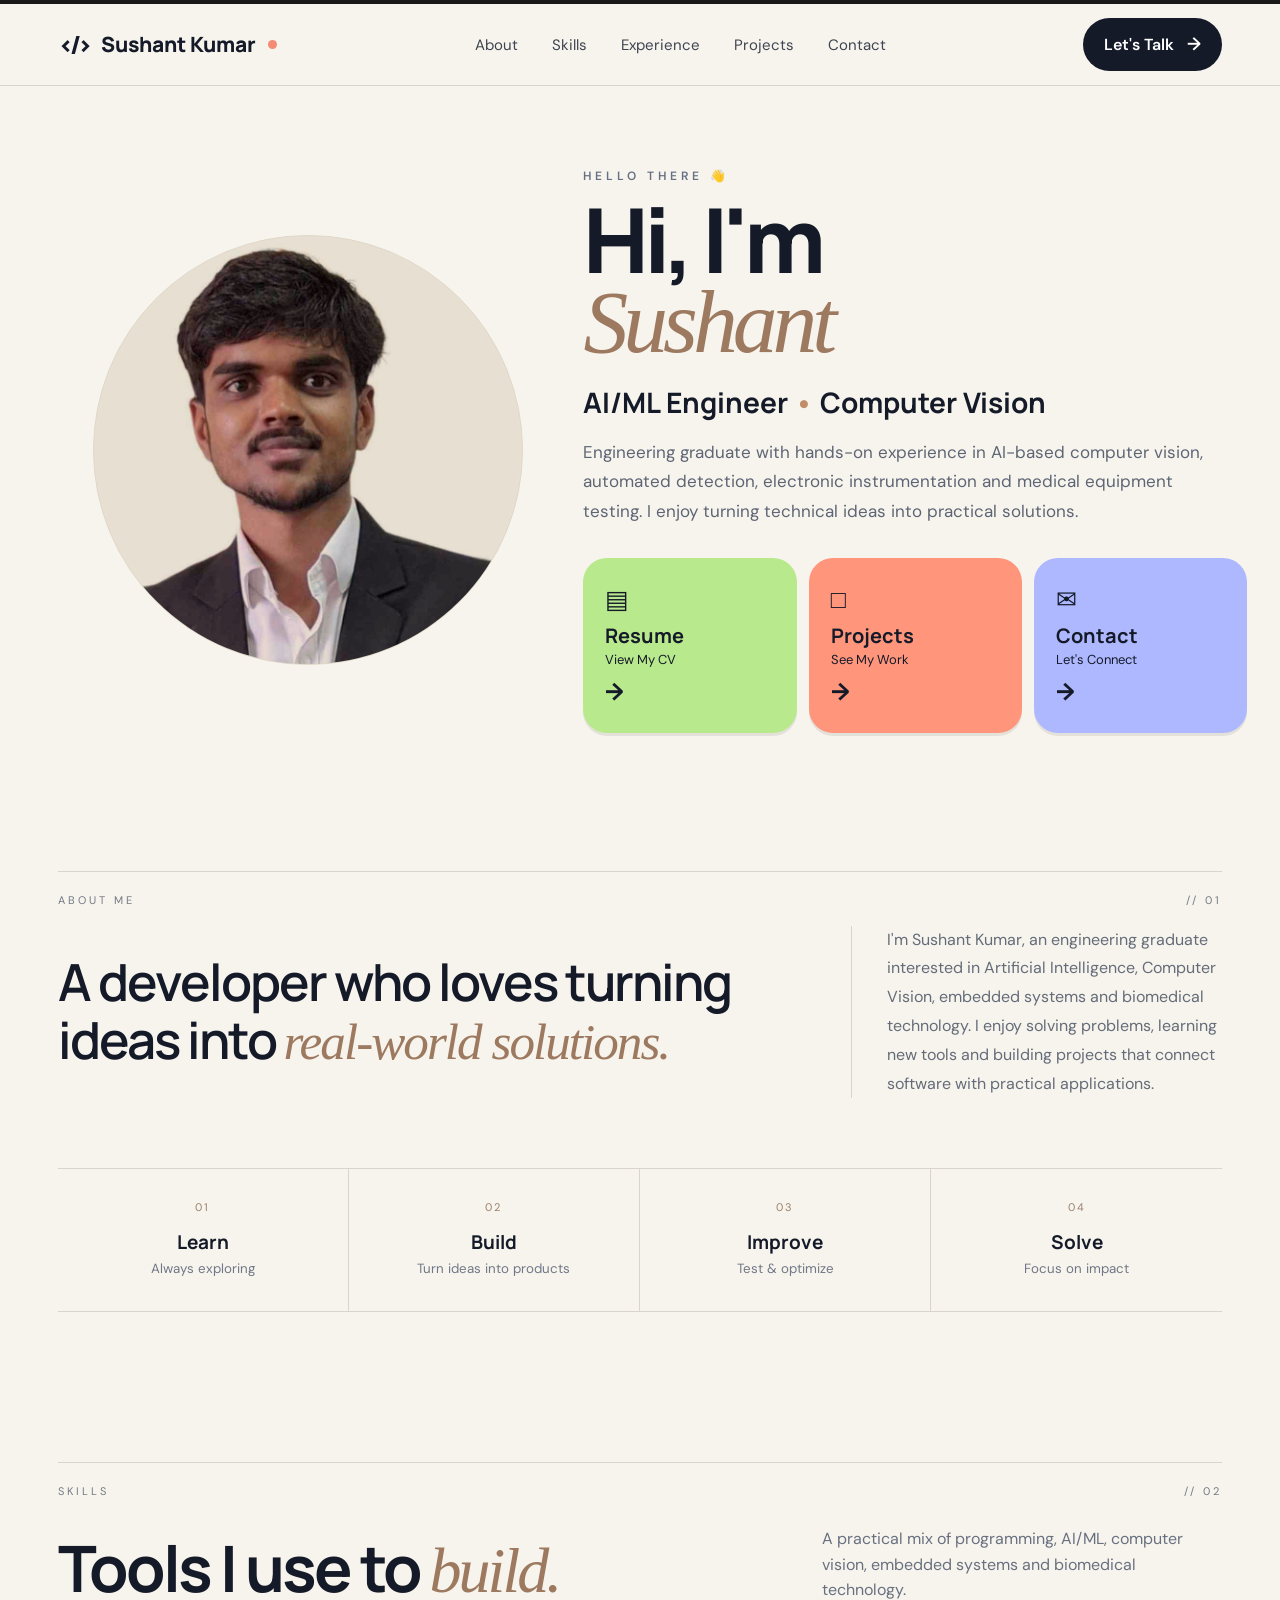
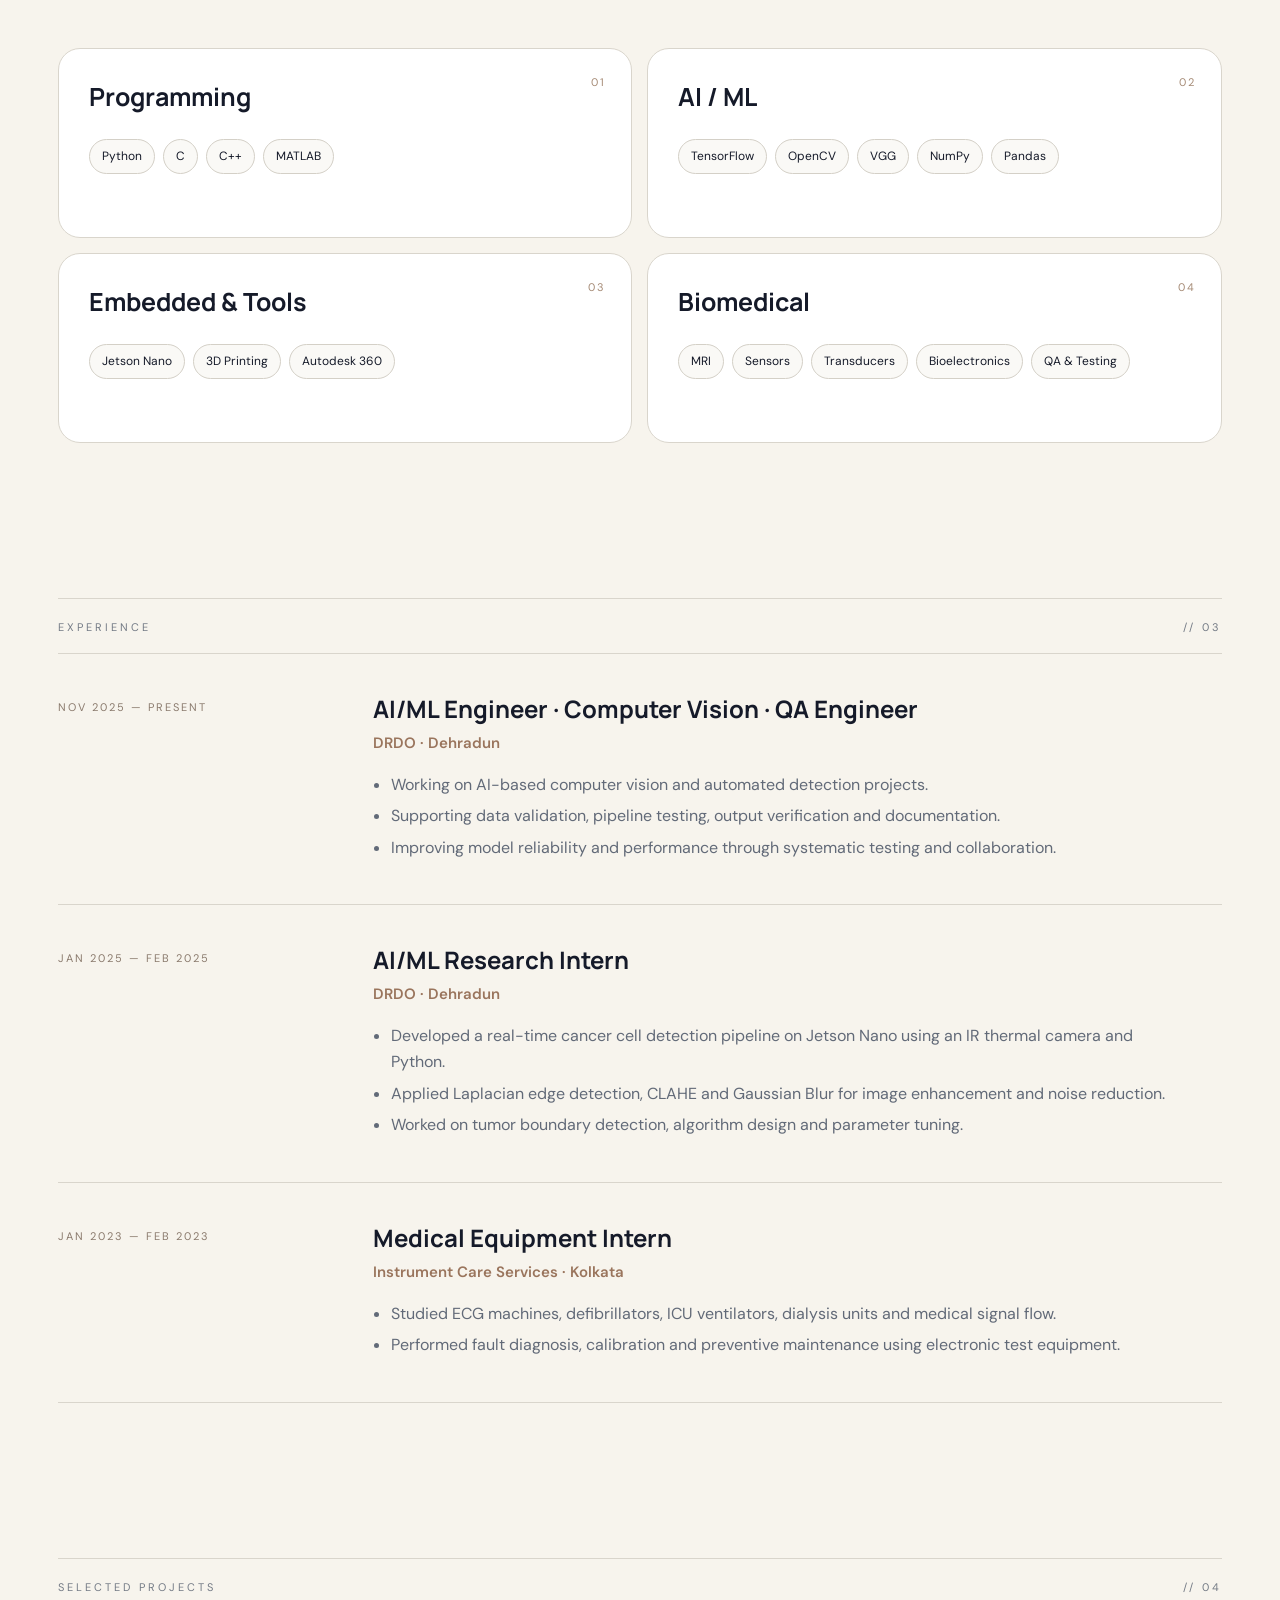
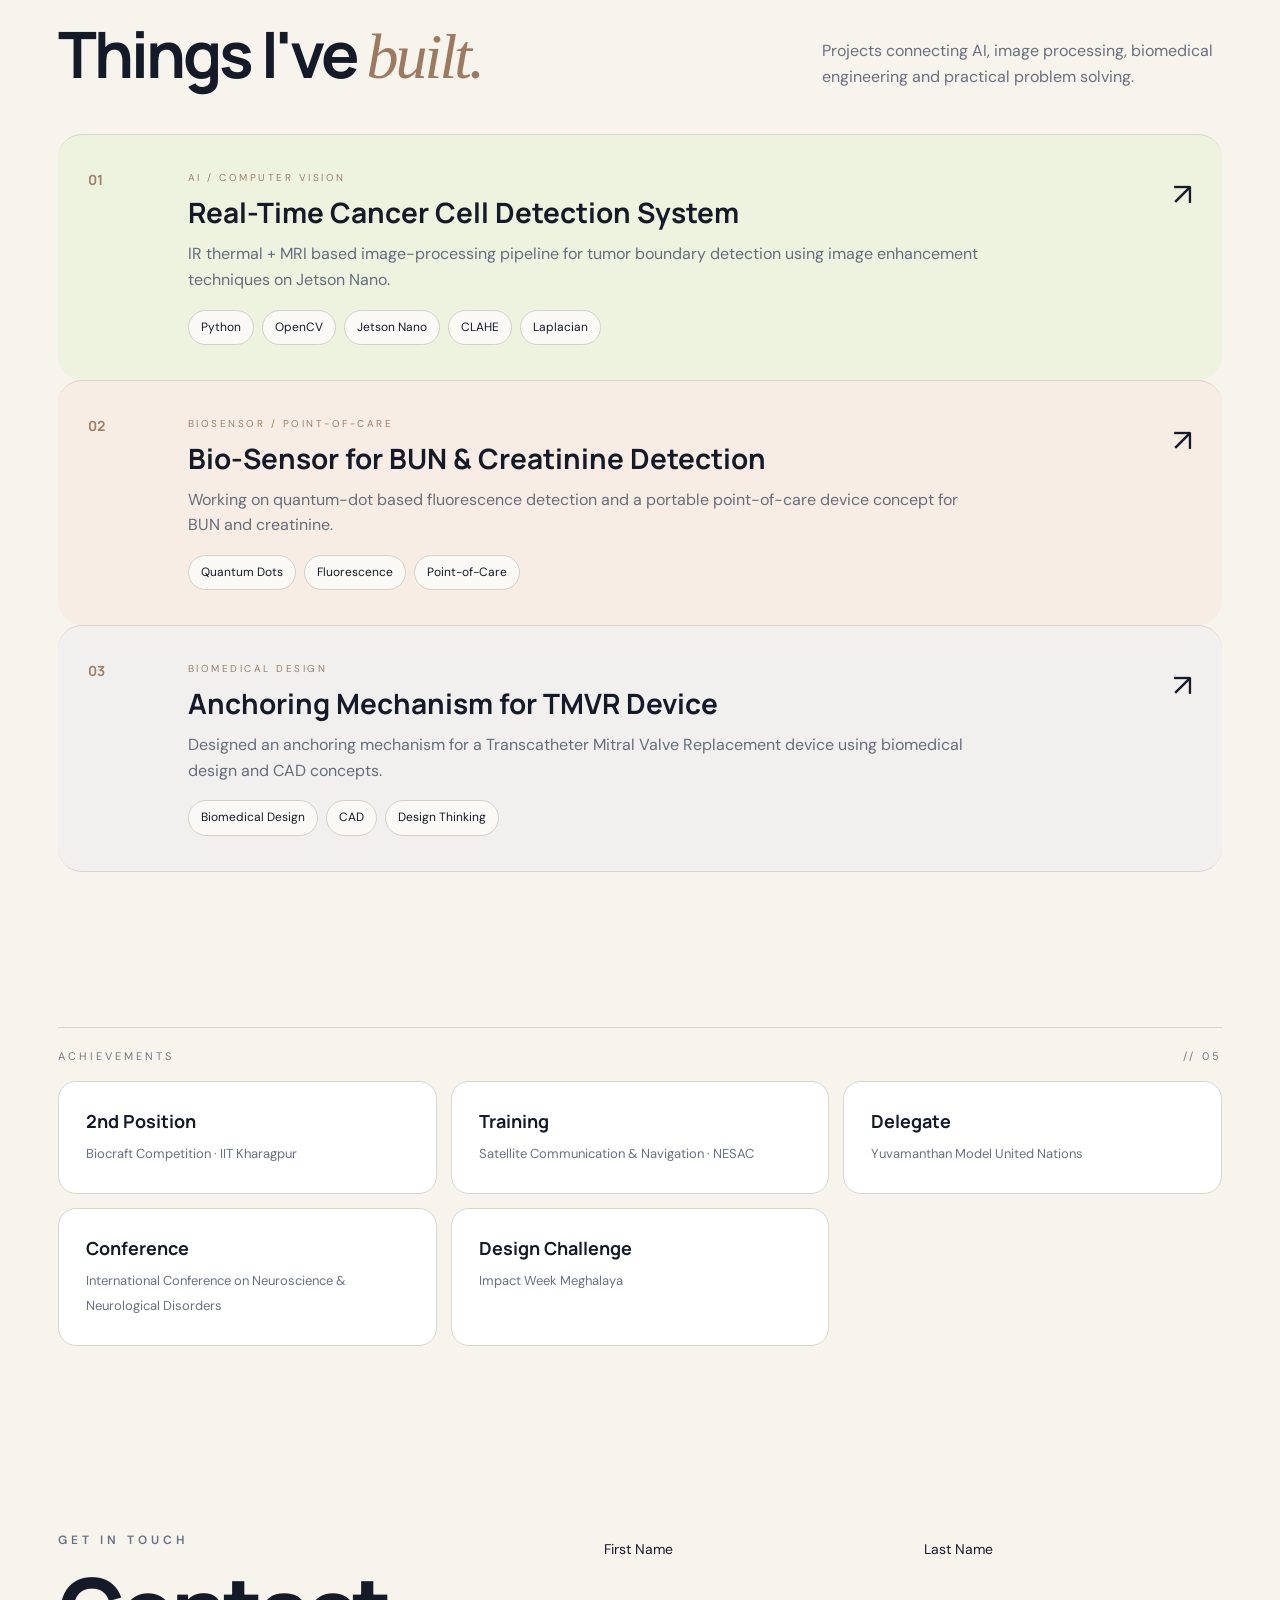
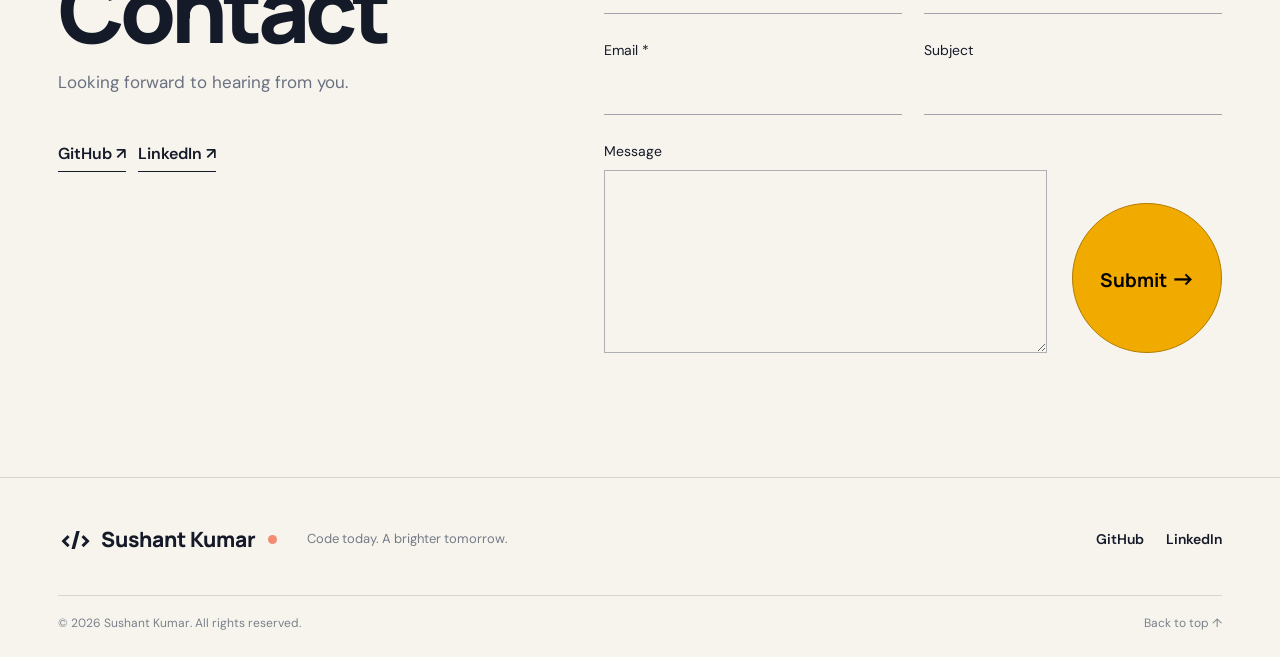
==== commit f2443058: "Remove decorative hero text" ====
--- a/index.html
+++ b/index.html
@@ -34,11 +34,9 @@
   <main>
     <section class="hero section" id="home">
       <div class="hero-photo-wrap reveal">
-        <div class="scribble scribble-left">Build<br>Learn<br>Grow</div>
         <div class="photo-circle">
           <img src="images/sushant.jpg" alt="Sushant Kumar" />
         </div>
-        <div class="orbit-note">Code<br>•<br>Create</div>
       </div>
 
       <div class="hero-content reveal">
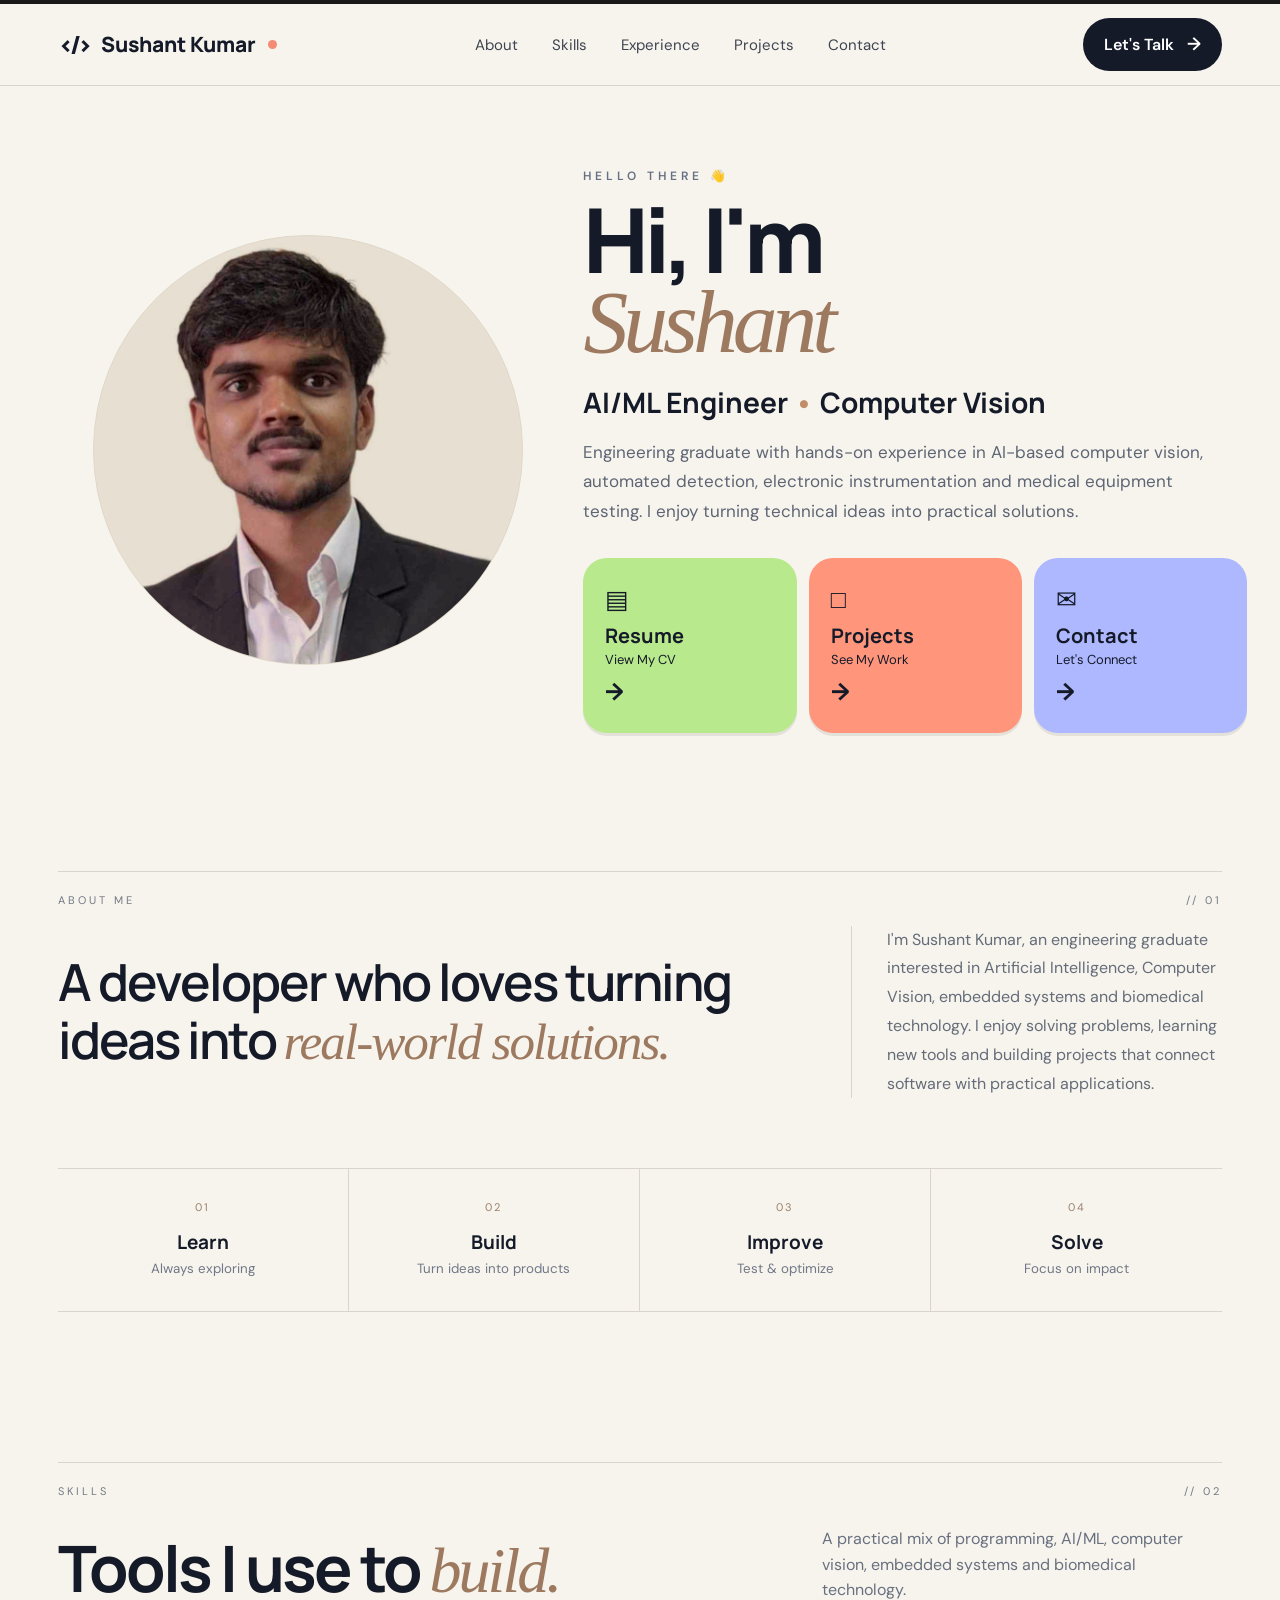
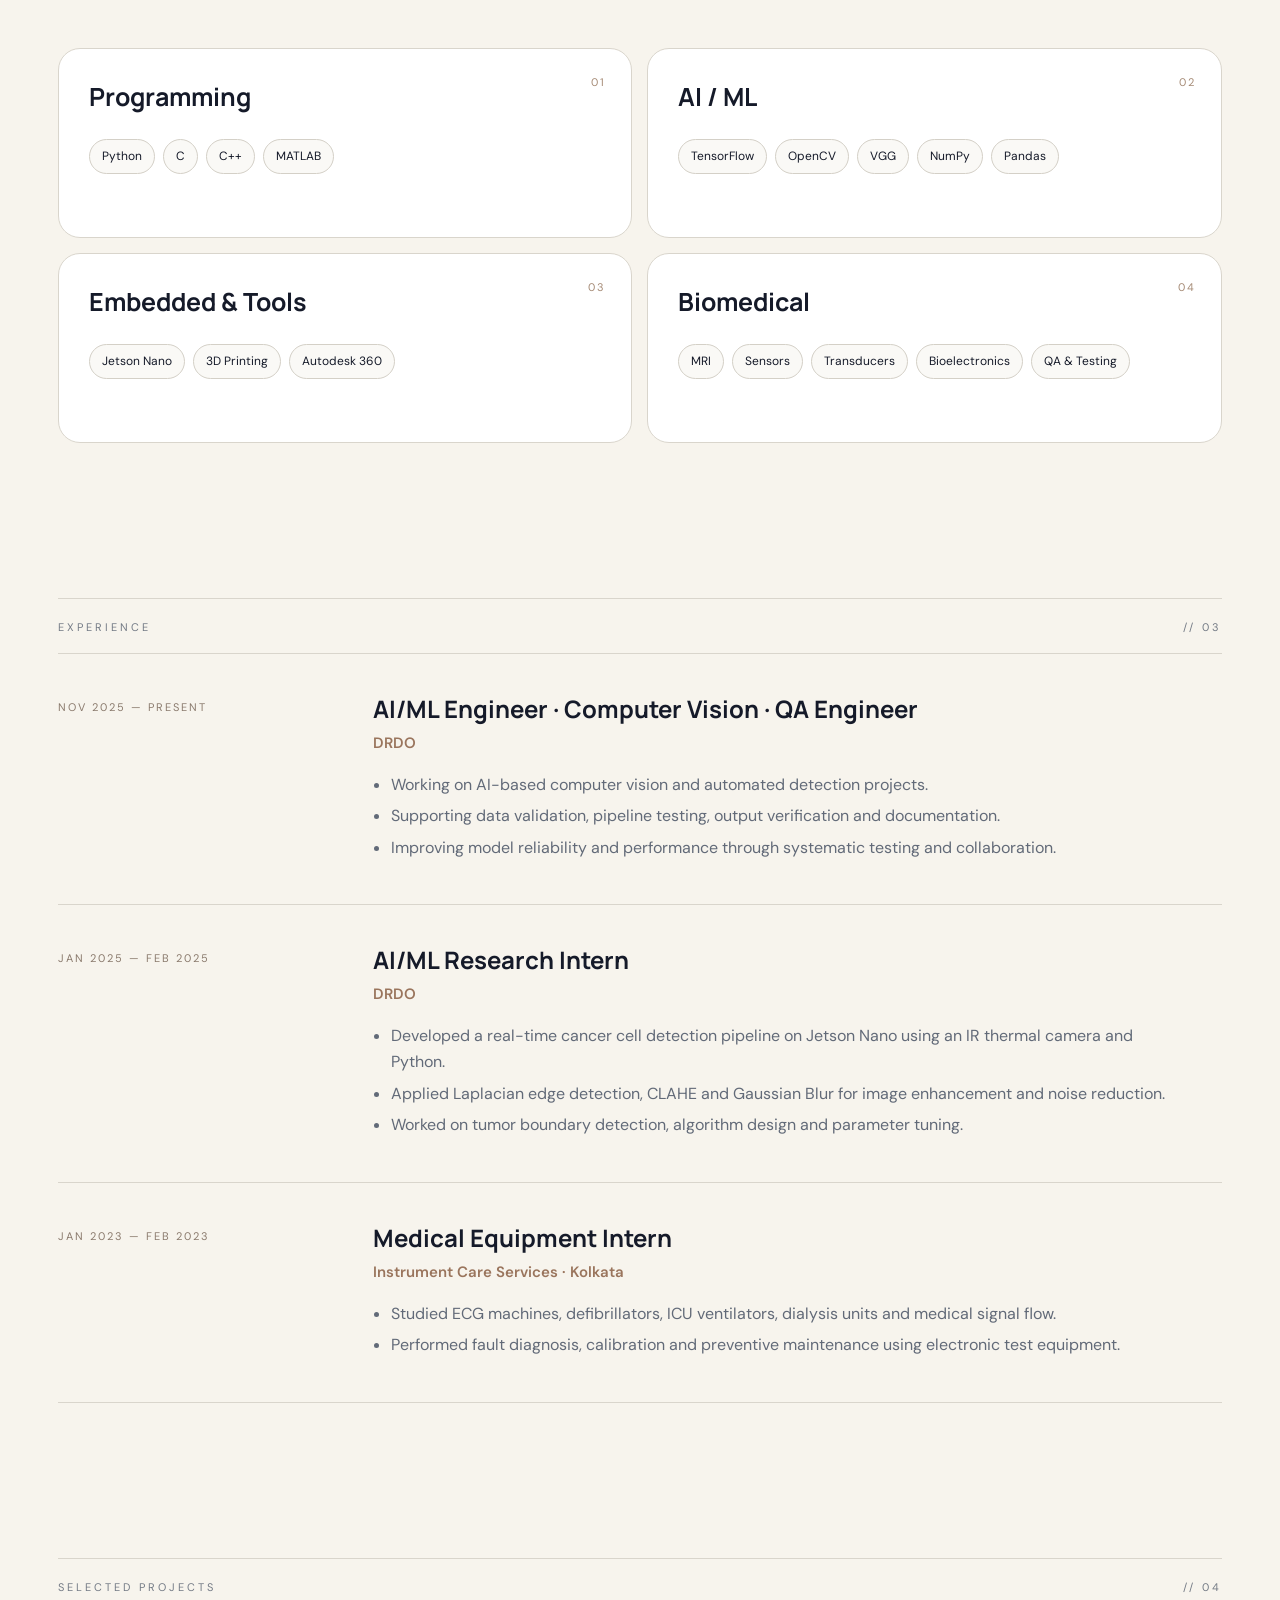
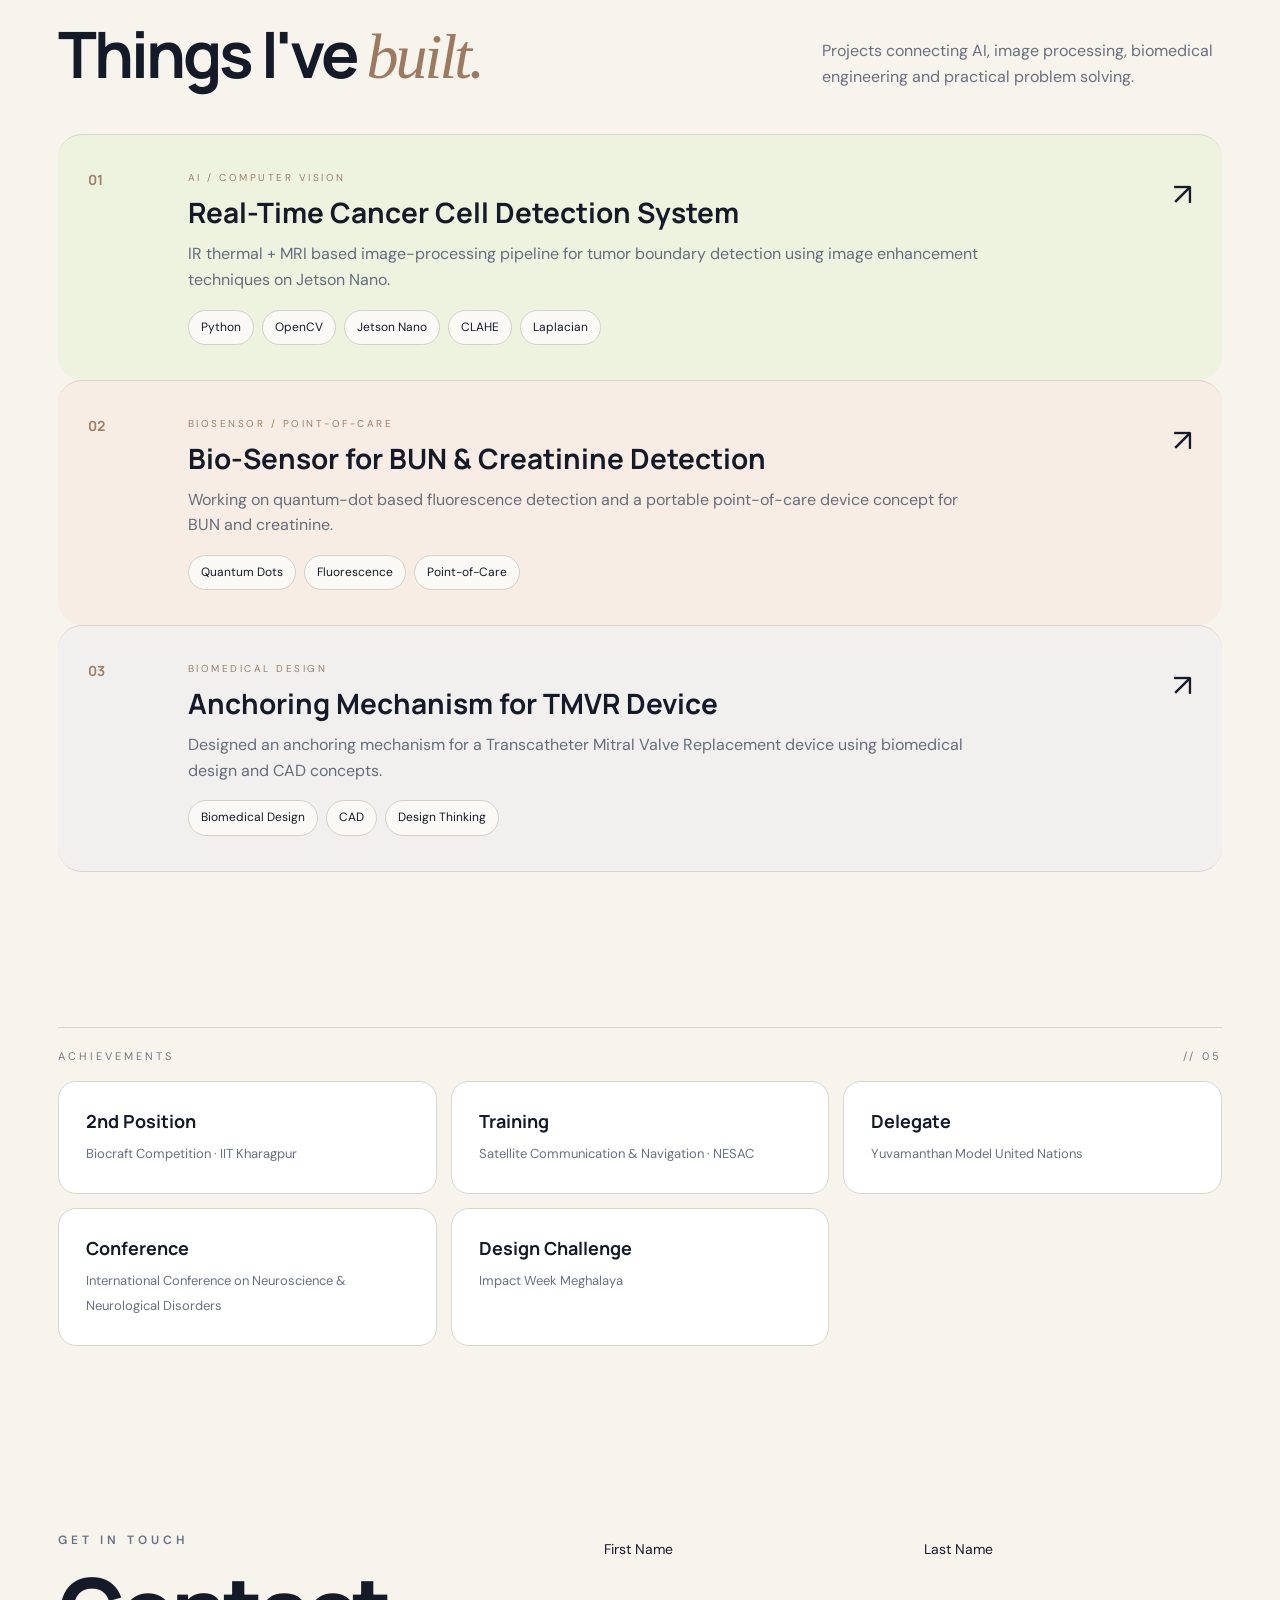
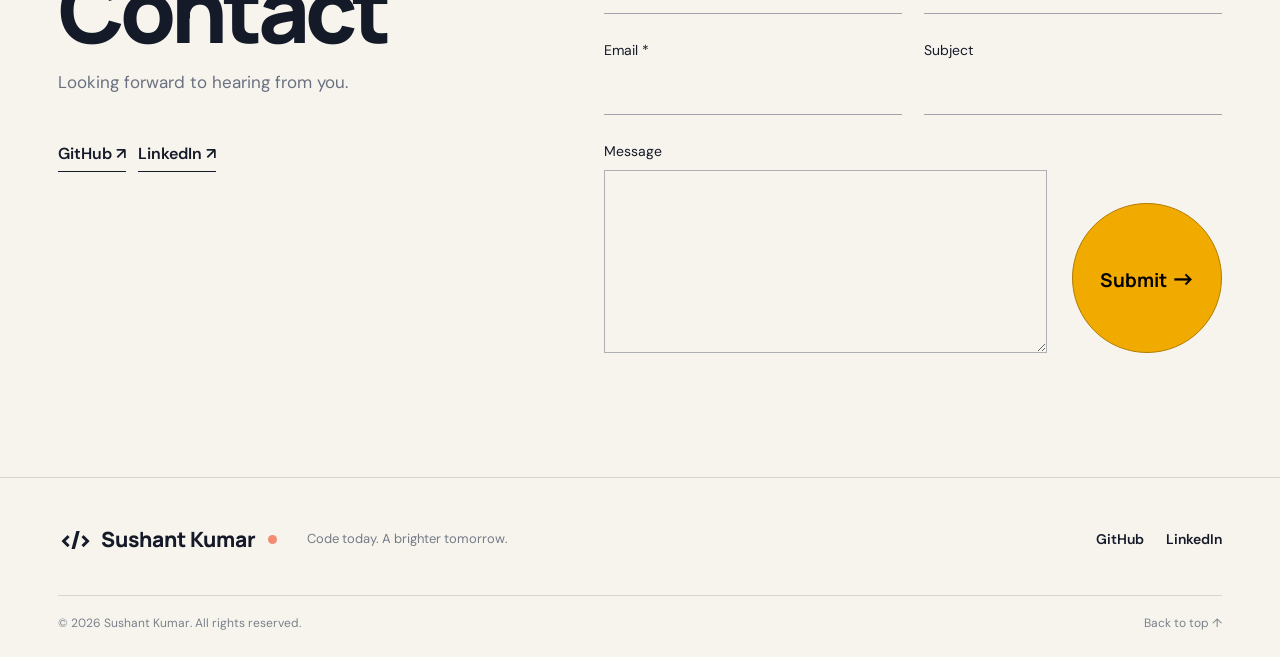
==== commit 714872bc: "Remove Dehradun from DRDO experience" ====
--- a/index.html
+++ b/index.html
@@ -8,7 +8,7 @@
   <link rel="preconnect" href="https://fonts.googleapis.com">
   <link rel="preconnect" href="https://fonts.gstatic.com" crossorigin>
   <link href="https://fonts.googleapis.com/css2?family=DM+Sans:wght@400;500;600;700&family=Manrope:wght@600;700;800&display=swap" rel="stylesheet">
-  <link rel="stylesheet" href="style.css" />
+  <link rel="stylesheet" href="style.css?v=20260910" />
 </head>
 <body>
   <div class="top-line"></div>
@@ -130,7 +130,7 @@
           <div class="date">NOV 2025 — PRESENT</div>
           <div>
             <h3>AI/ML Engineer · Computer Vision · QA Engineer</h3>
-            <h4>DRDO · Dehradun</h4>
+            <h4>DRDO</h4>
             <ul>
               <li>Working on AI-based computer vision and automated detection projects.</li>
               <li>Supporting data validation, pipeline testing, output verification and documentation.</li>
@@ -143,7 +143,7 @@
           <div class="date">JAN 2025 — FEB 2025</div>
           <div>
             <h3>AI/ML Research Intern</h3>
-            <h4>DRDO · Dehradun</h4>
+            <h4>DRDO</h4>
             <ul>
               <li>Developed a real-time cancer cell detection pipeline on Jetson Nano using an IR thermal camera and Python.</li>
               <li>Applied Laplacian edge detection, CLAHE and Gaussian Blur for image enhancement and noise reduction.</li>
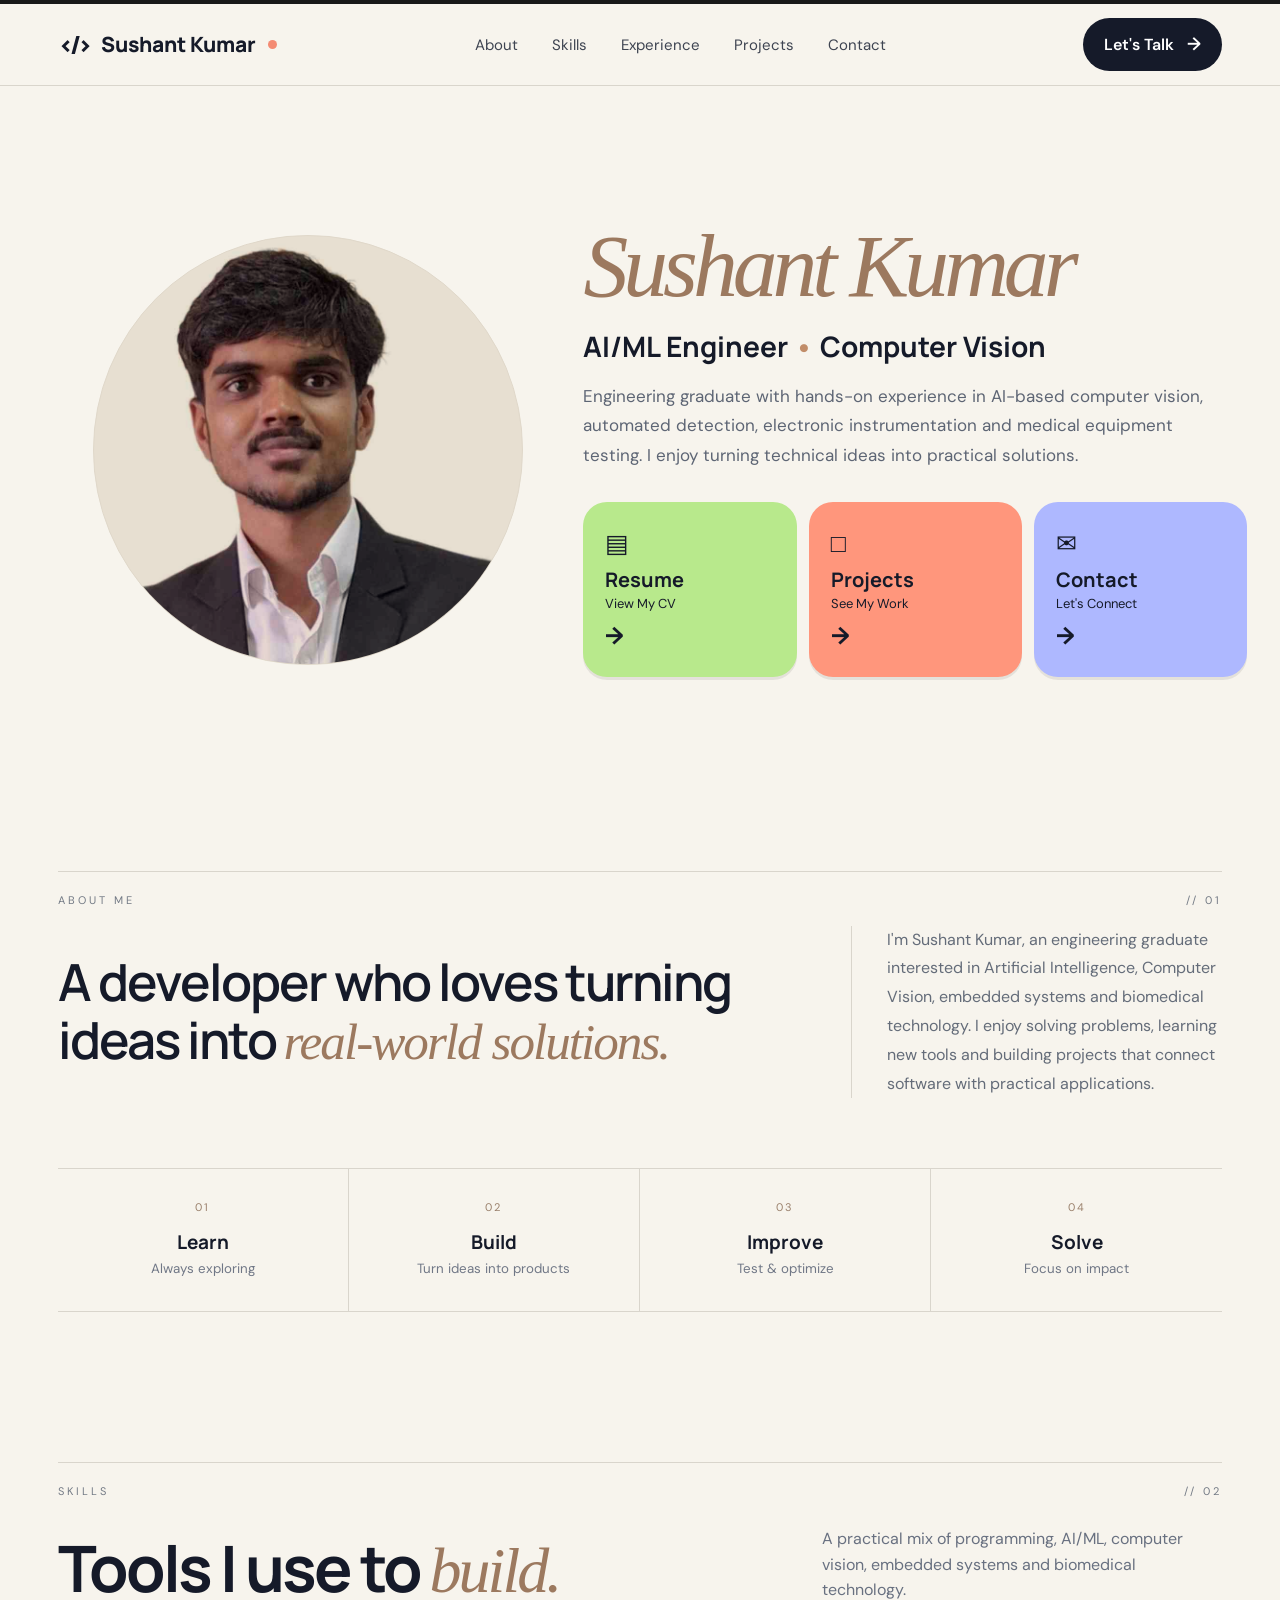
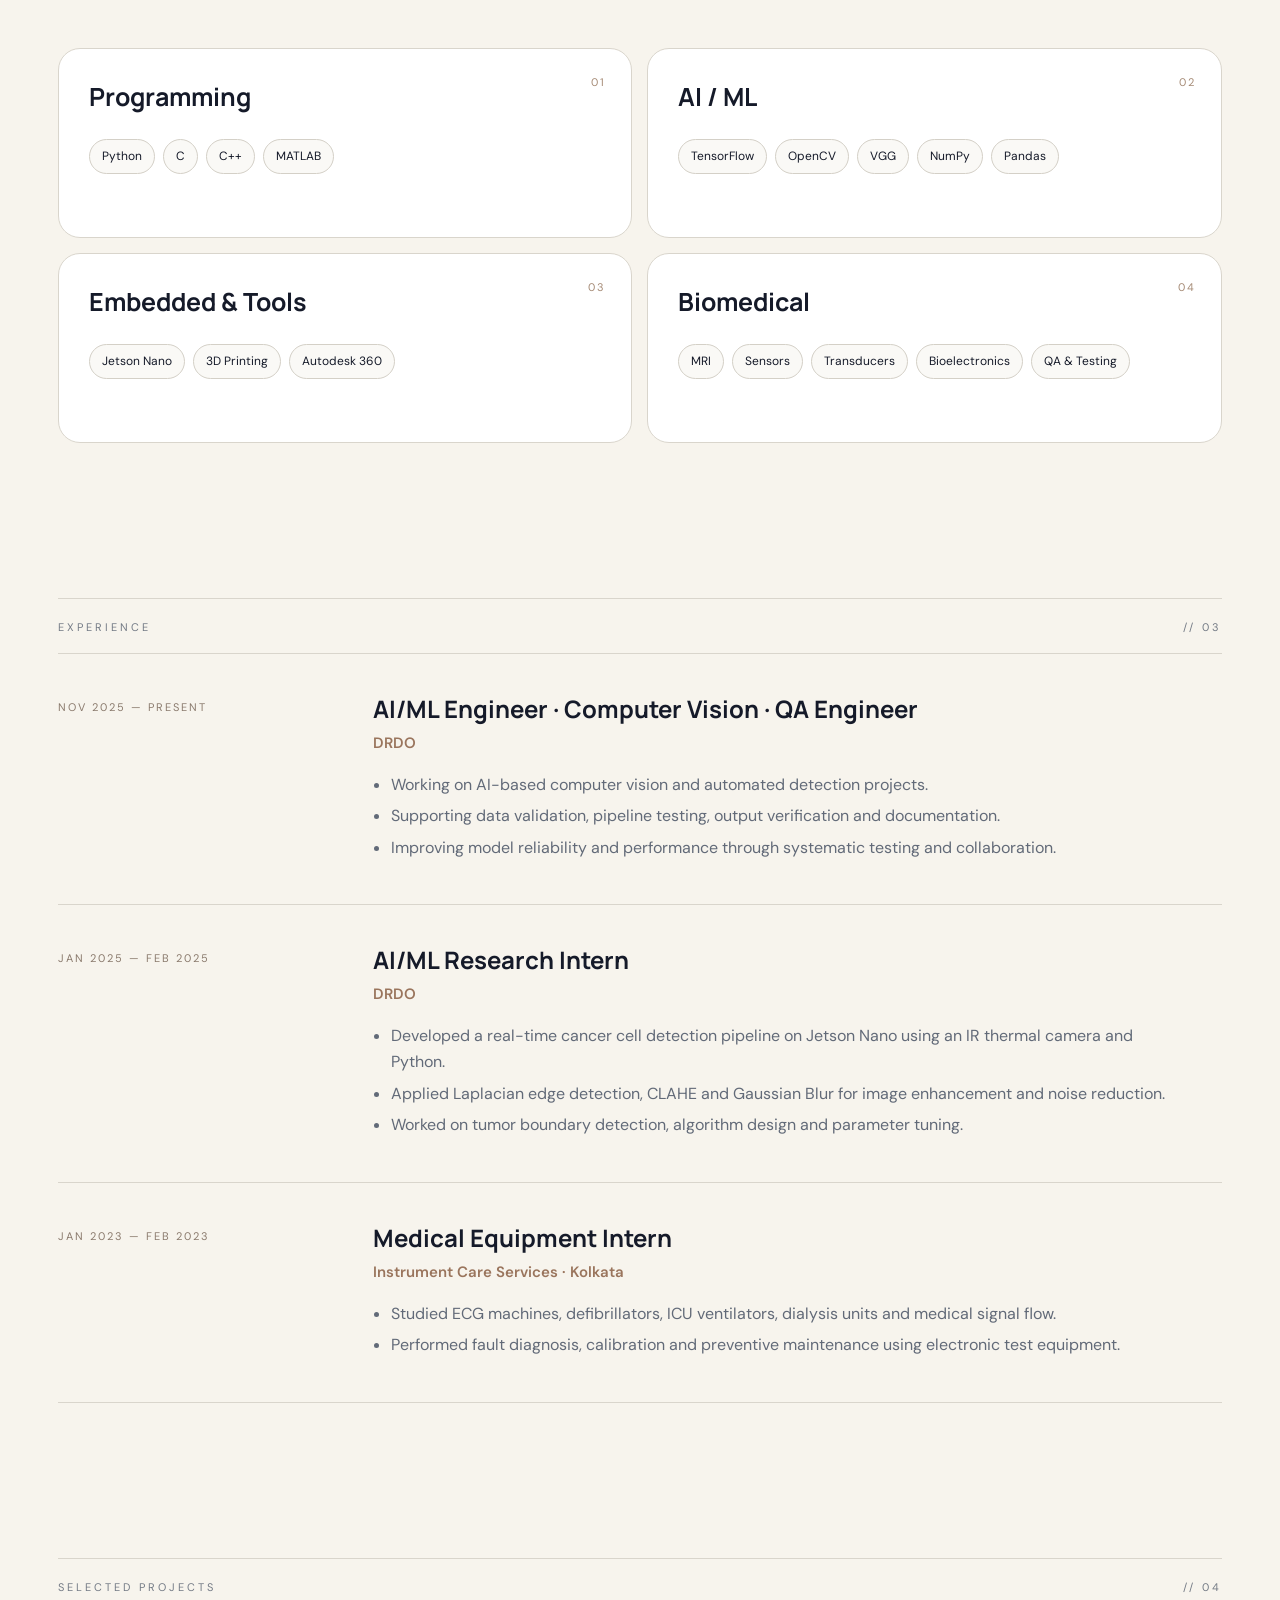
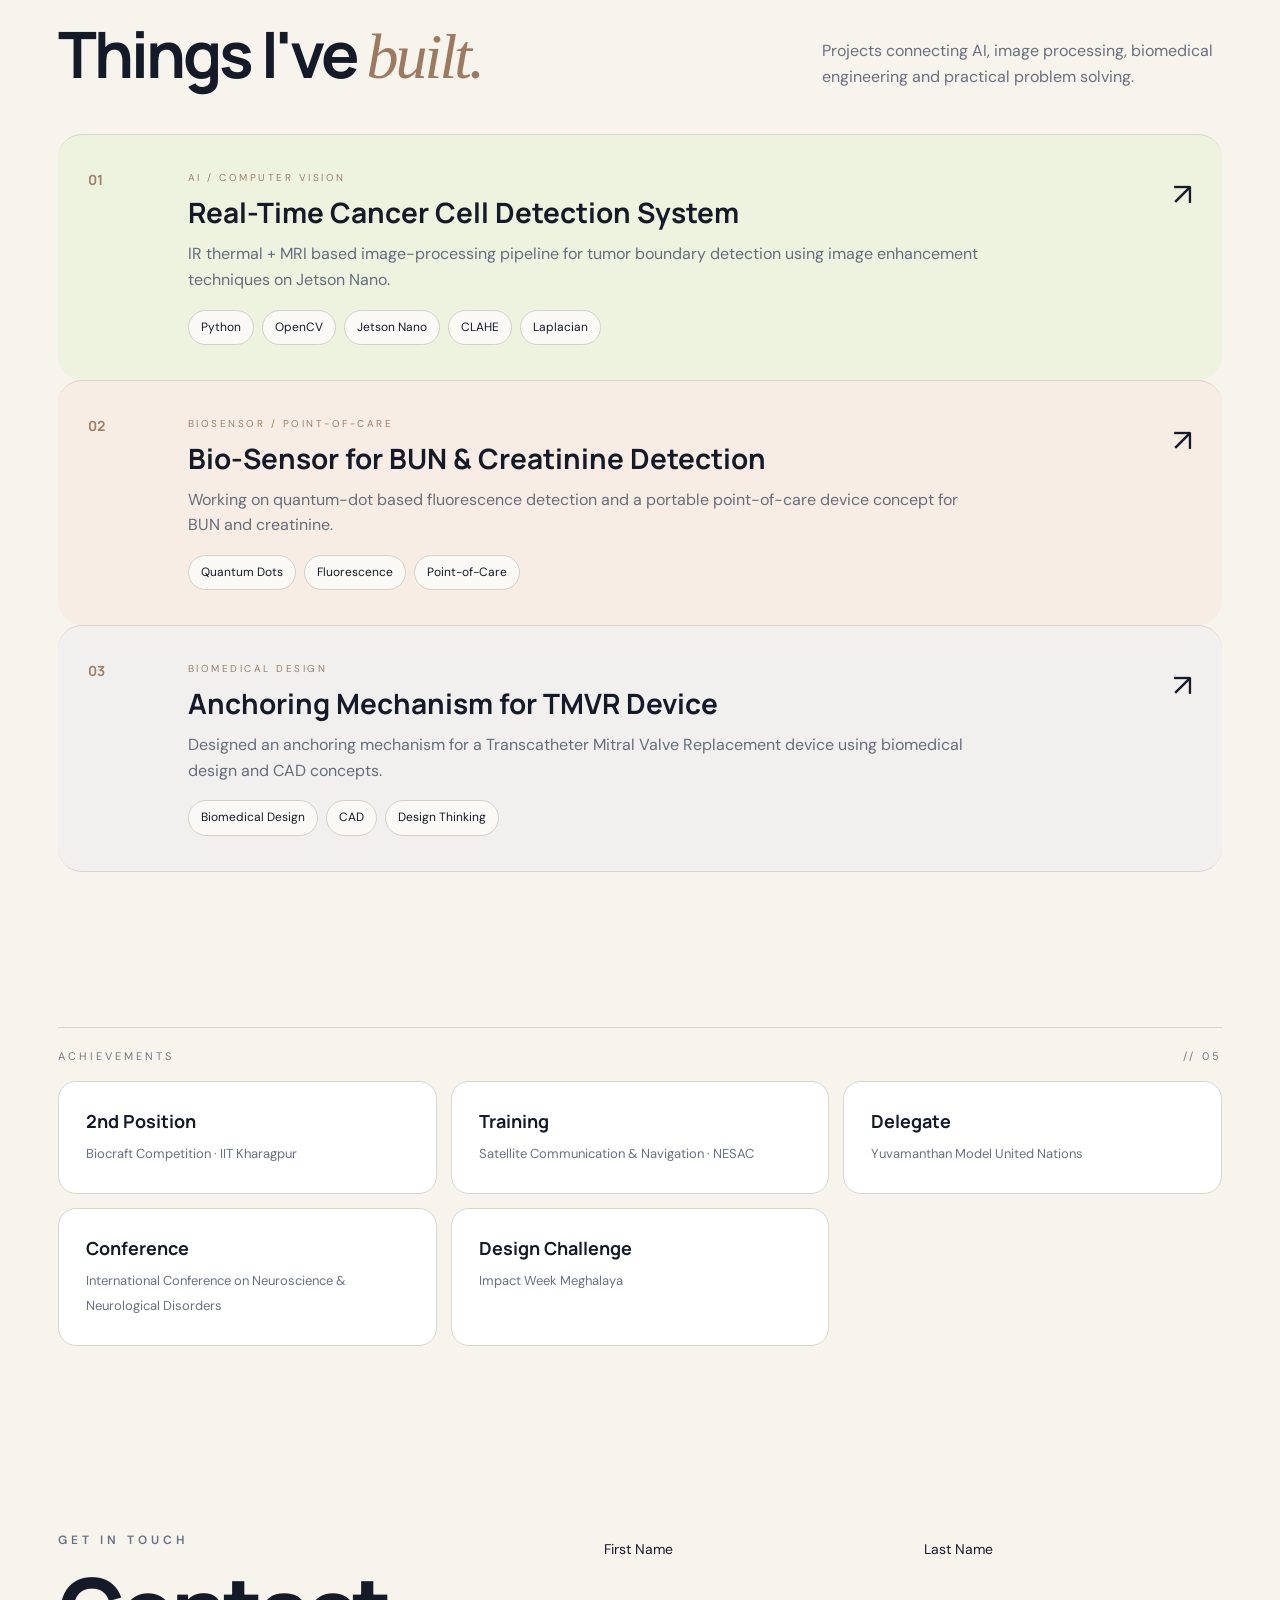
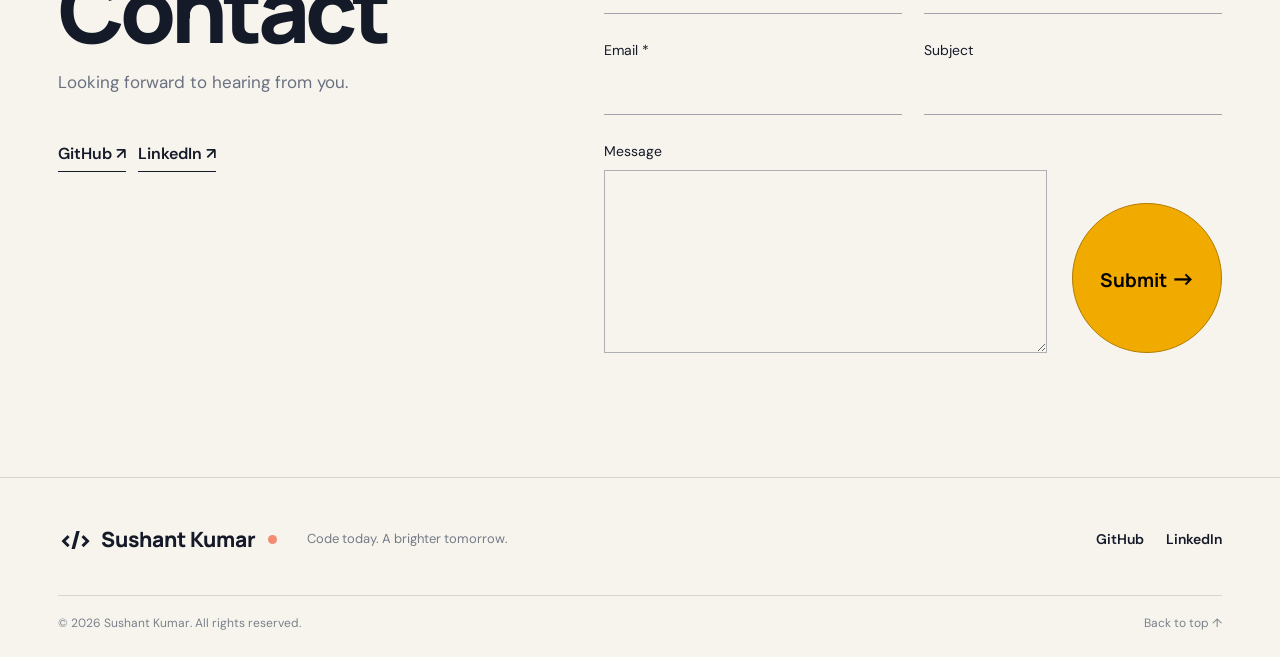
==== commit 93f5a925: "Connect contact form backend" ====
--- a/index.html
+++ b/index.html
@@ -40,8 +40,7 @@
       </div>
 
       <div class="hero-content reveal">
-        <p class="eyebrow">HELLO THERE <span>👋</span></p>
-        <h1>Hi, I'm<br><em>Sushant</em></h1>
+        <h1><em>Sushant Kumar</em></h1>
         <h2>AI/ML Engineer <span>•</span> Computer Vision</h2>
         <p class="hero-text">
           Engineering graduate with hands-on experience in AI-based computer vision,
@@ -231,7 +230,10 @@
         </div>
       </div>
 
-      <form class="contact-form" id="contactForm">
+      <form class="contact-form" id="contactForm" action="https://formsubmit.co/sushant9663@gmail.com" method="POST">
+        <input type="hidden" name="_subject" value="New portfolio contact message" />
+        <input type="hidden" name="_template" value="table" />
+        <input type="hidden" name="_captcha" value="false" />
         <div class="field-row">
           <label>First Name<input type="text" name="firstName" required /></label>
           <label>Last Name<input type="text" name="lastName" required /></label>
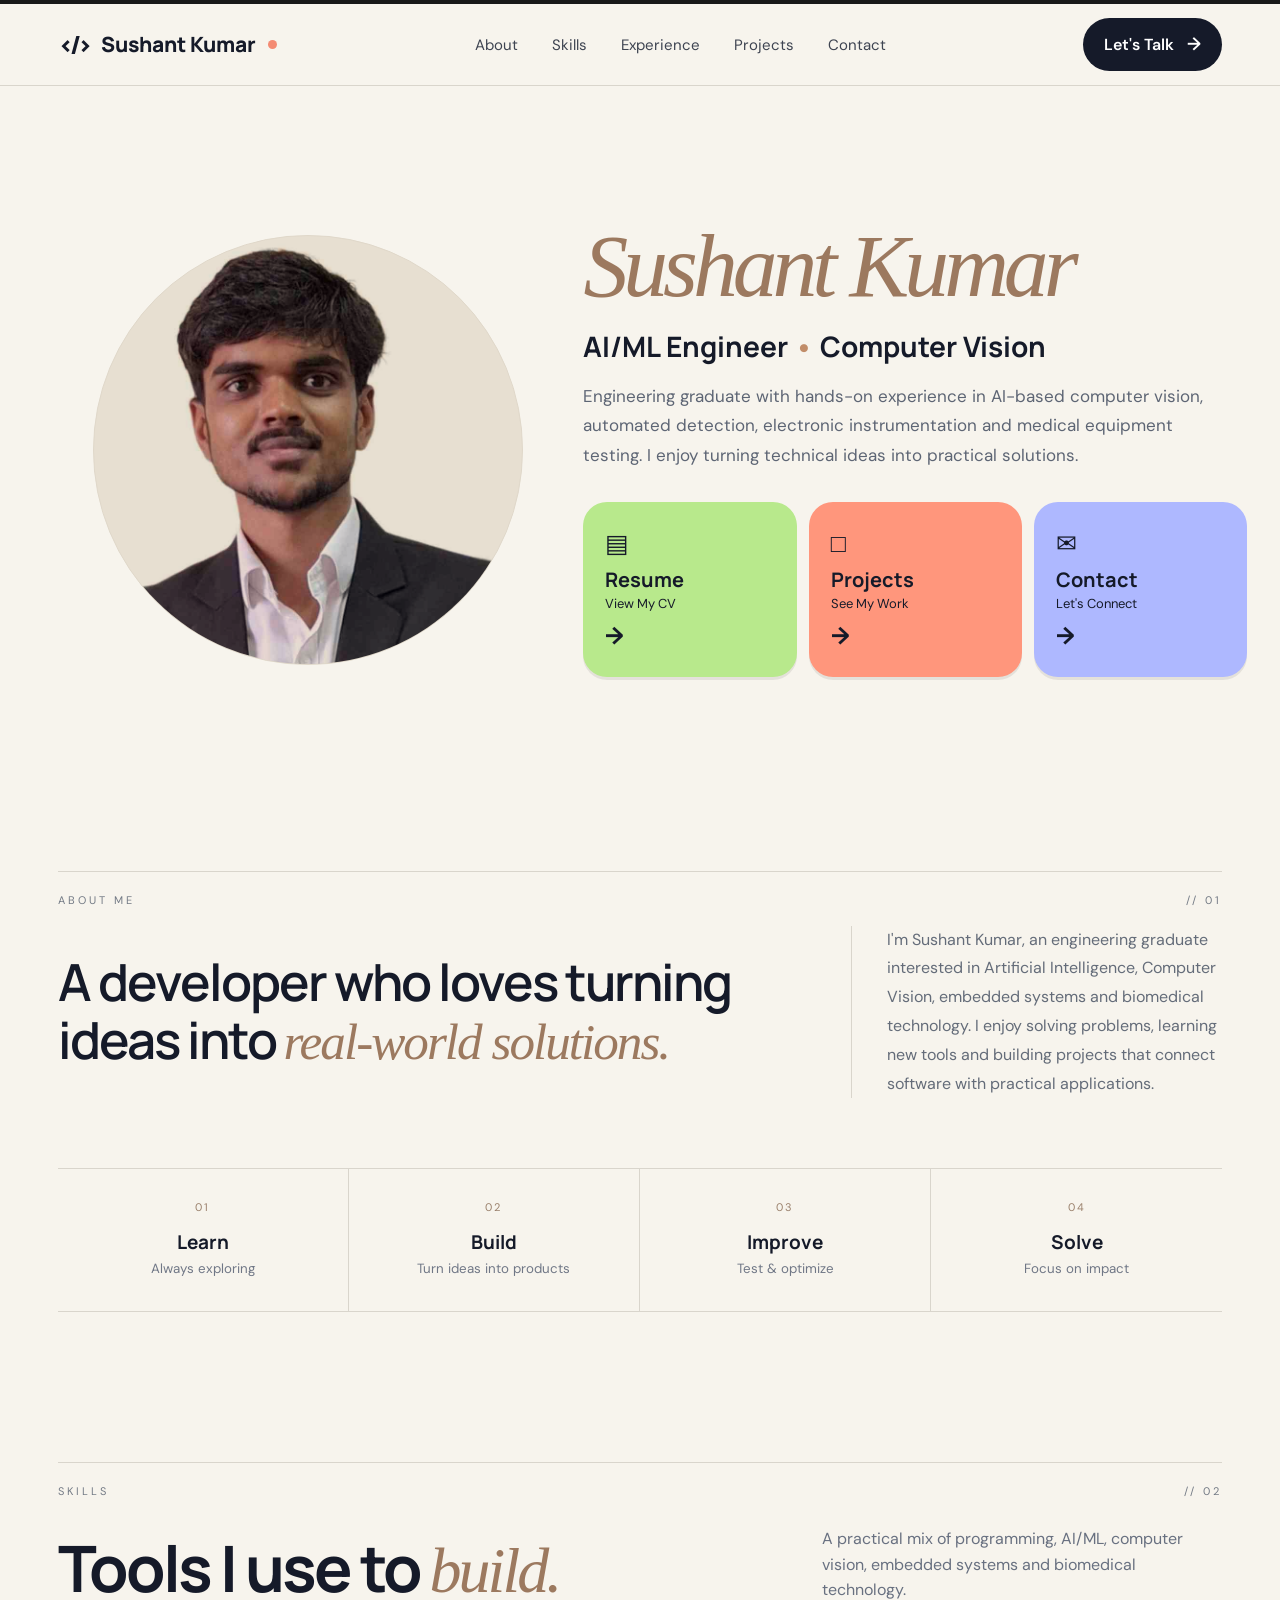
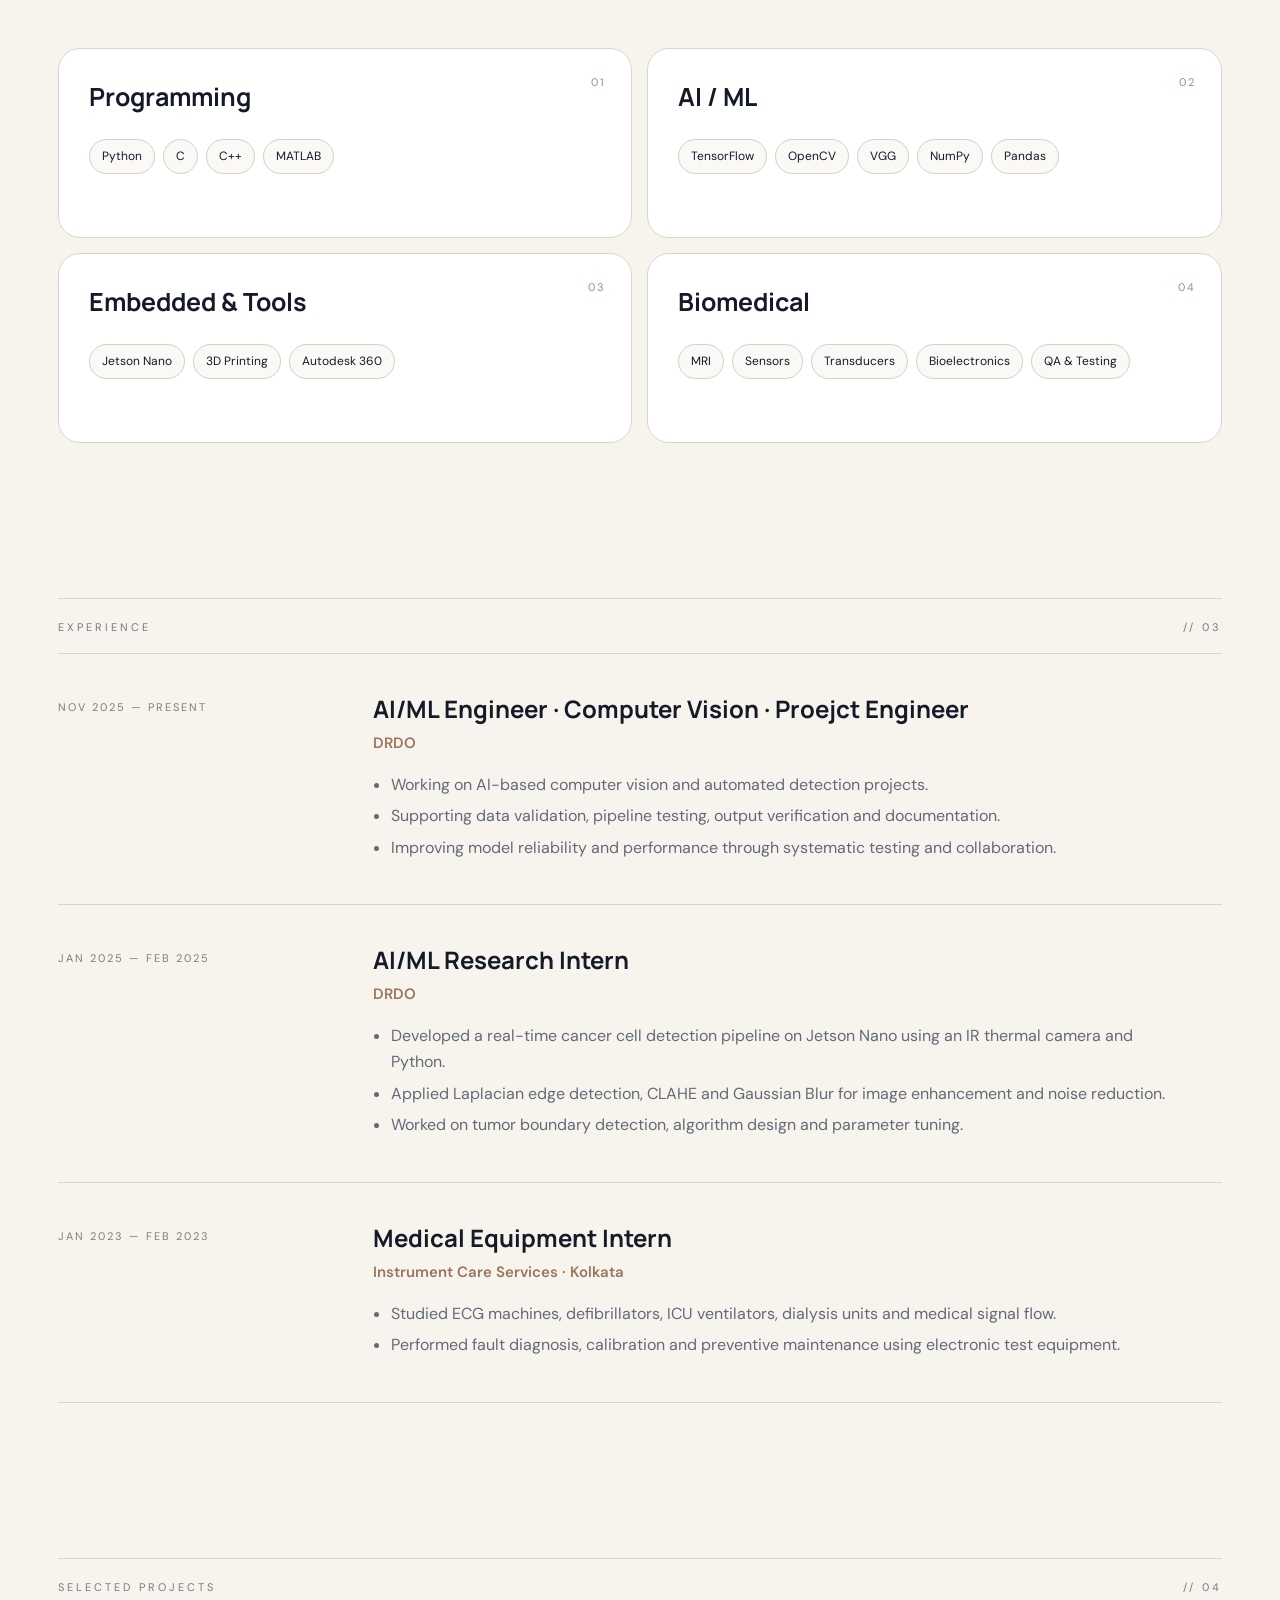
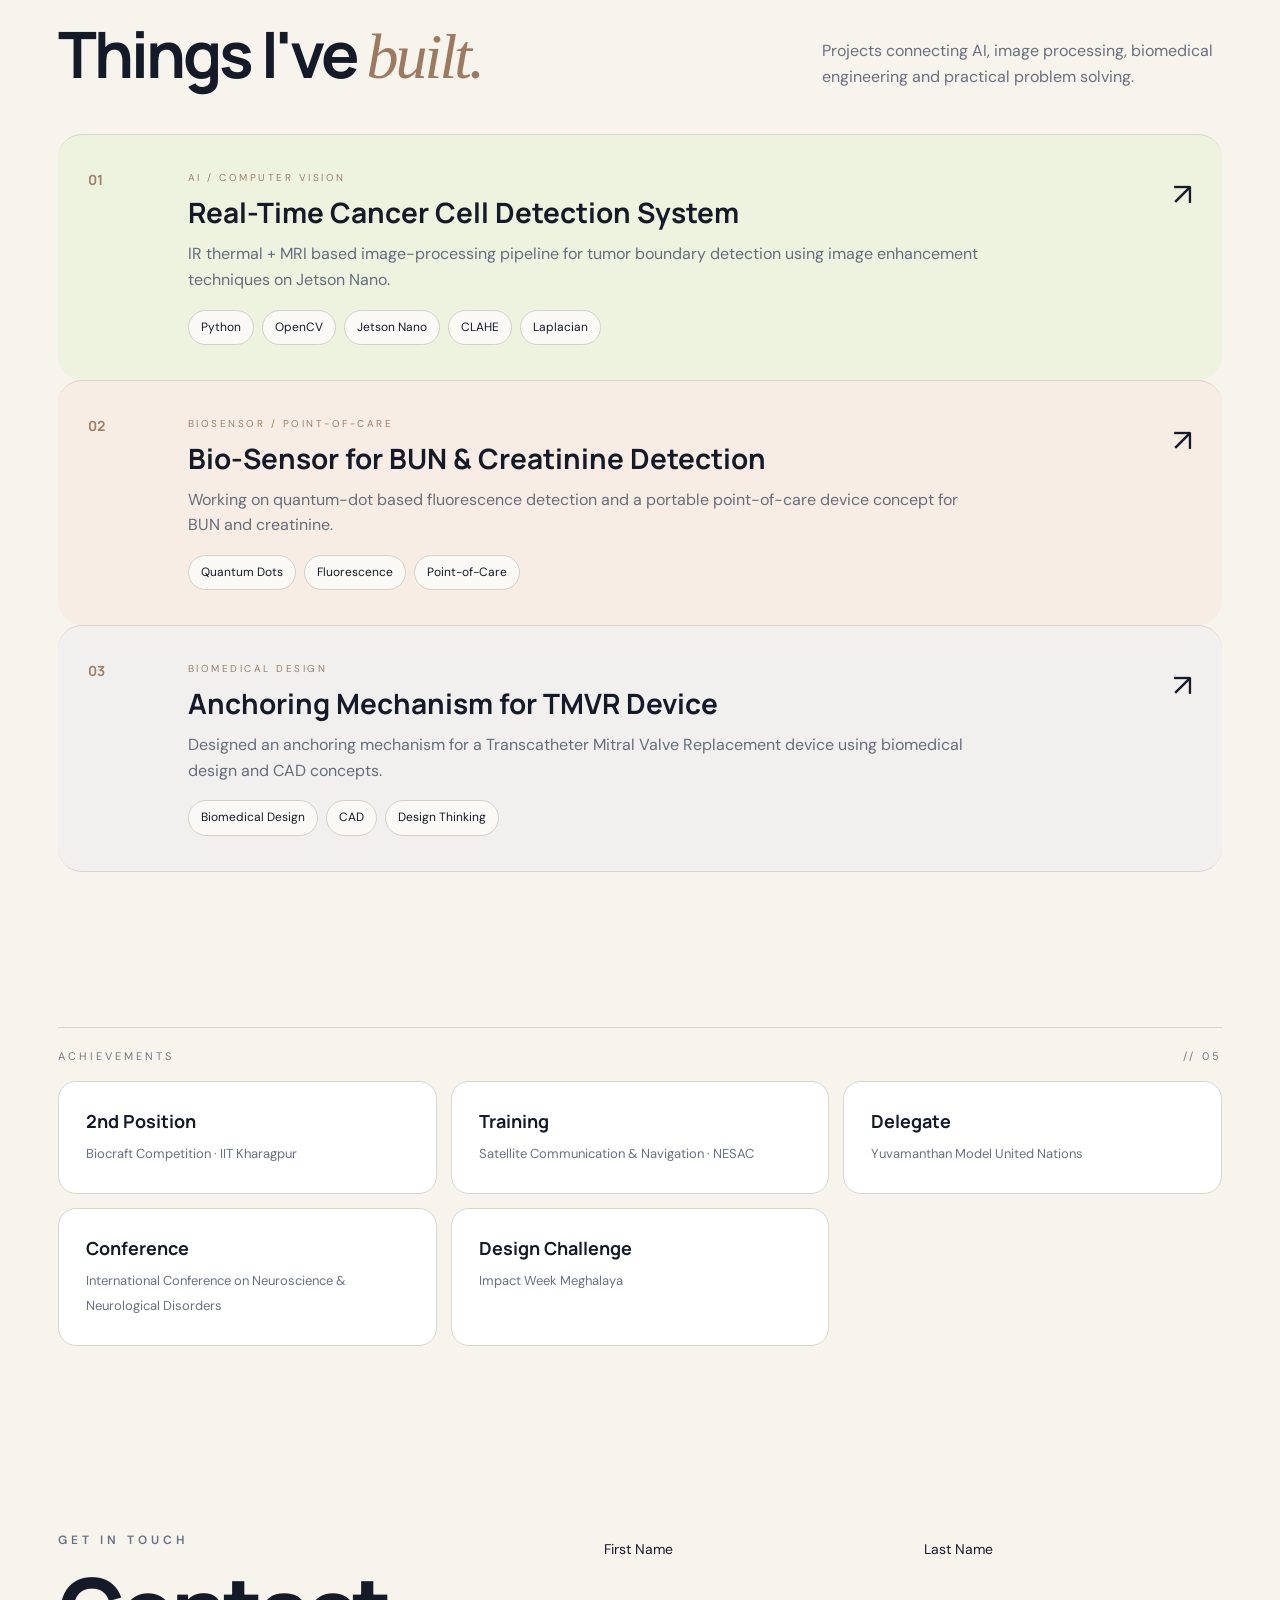
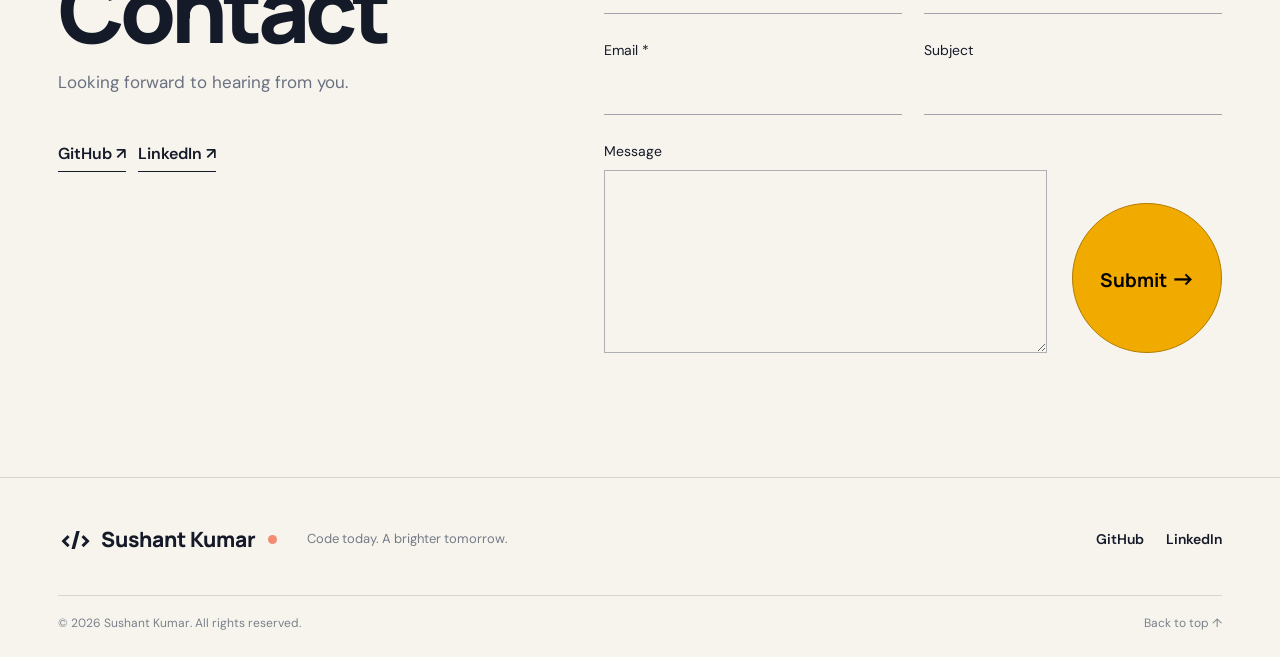
==== commit 472f1bb8: "Update index.html" ====
--- a/index.html
+++ b/index.html
@@ -128,7 +128,7 @@
         <article class="experience-item">
           <div class="date">NOV 2025 — PRESENT</div>
           <div>
-            <h3>AI/ML Engineer · Computer Vision · QA Engineer</h3>
+            <h3>AI/ML Engineer · Computer Vision · Proejct Engineer</h3>
             <h4>DRDO</h4>
             <ul>
               <li>Working on AI-based computer vision and automated detection projects.</li>
